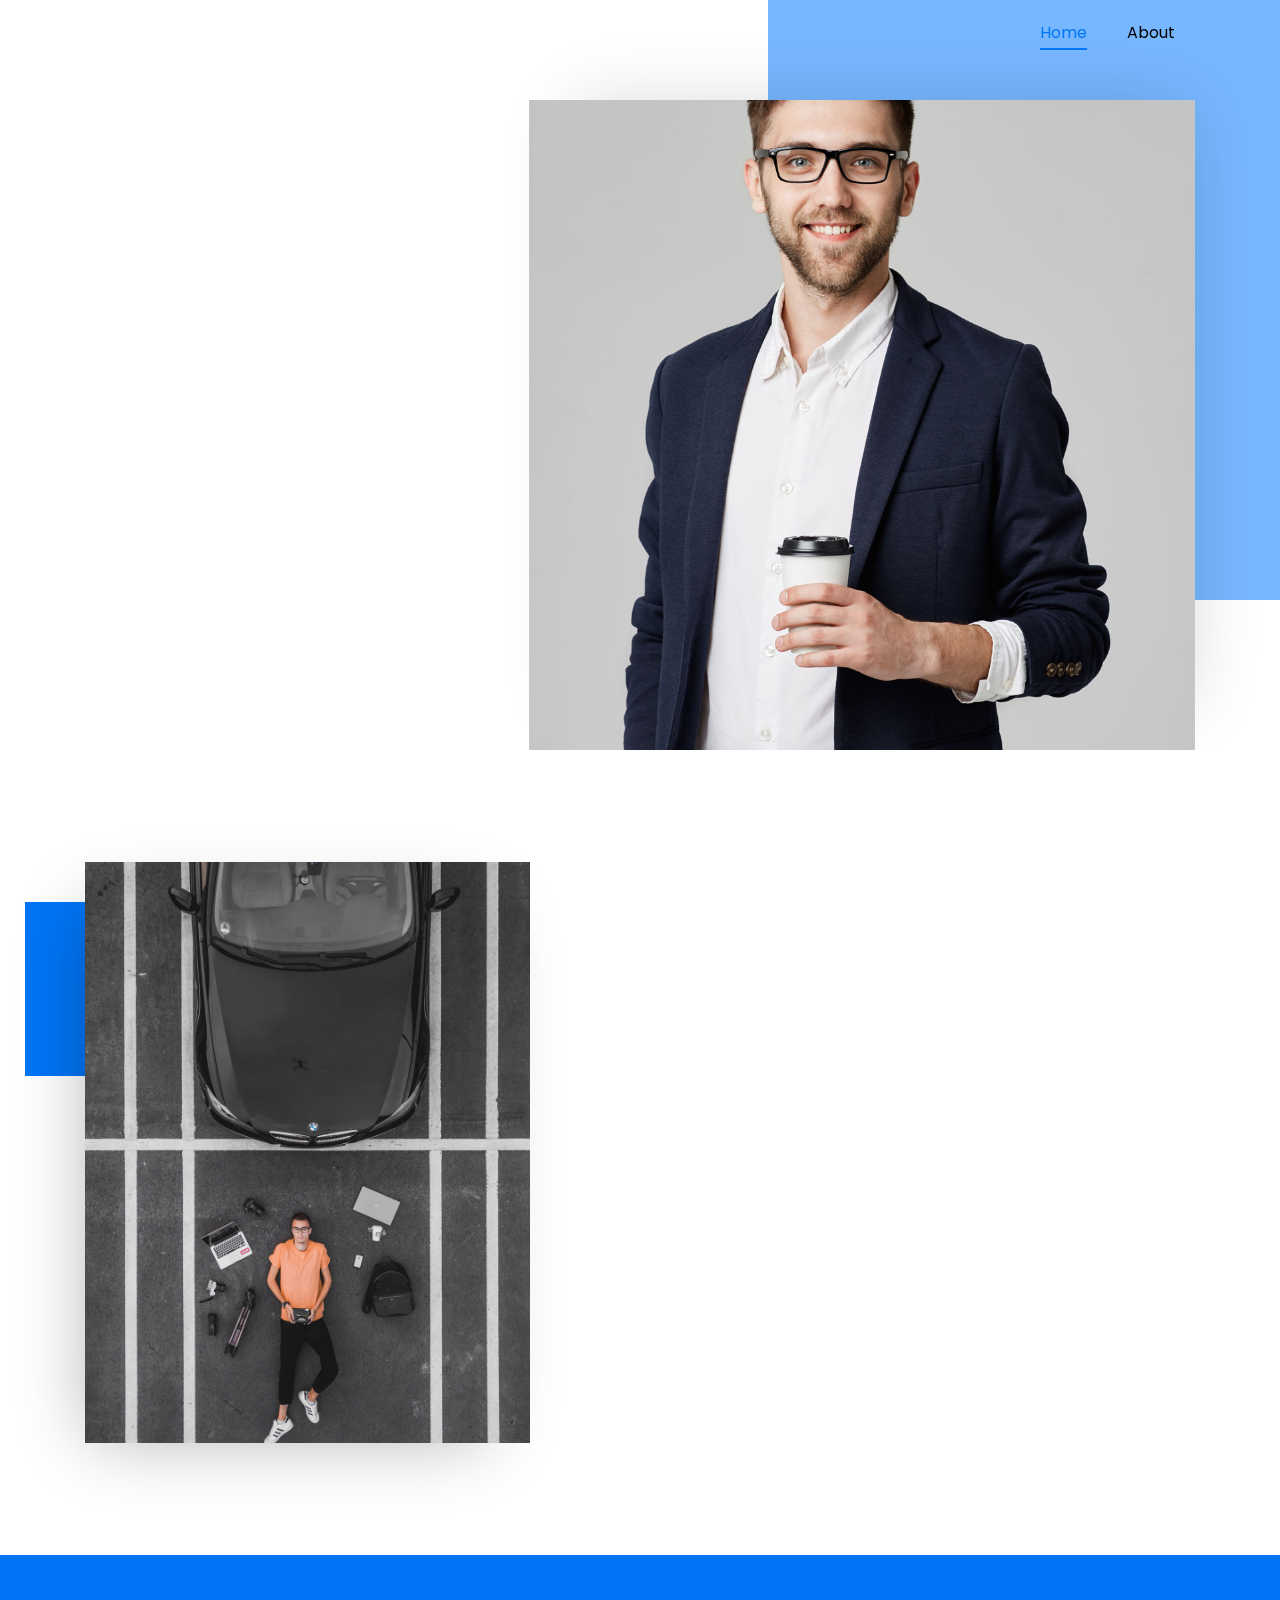
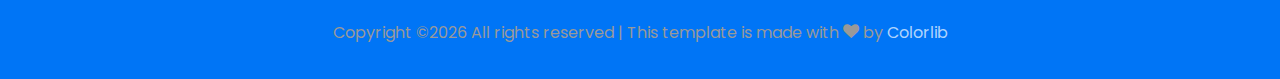
==== index.html @ 8f7bd5af "Portfolio Header and Intro" ====
<!-- <!DOCTYPE html> -->
<html lang="en">
  <head>
    <title>E-Portfolio</title>
    <meta charset="utf-8">
    <meta name="viewport" content="width=device-width, initial-scale=1, shrink-to-fit=no">
    
    <link href="https://fonts.googleapis.com/css?family=Poppins:100,200,300,400,500,600,700,800,900" rel="stylesheet">

    <link rel="stylesheet" href="css/open-iconic-bootstrap.min.css">
    <link rel="stylesheet" href="css/animate.css">
    
    <link rel="stylesheet" href="css/owl.carousel.min.css">
    <link rel="stylesheet" href="css/owl.theme.default.min.css">
    <link rel="stylesheet" href="css/magnific-popup.css">

    <link rel="stylesheet" href="css/aos.css">

    <link rel="stylesheet" href="css/ionicons.min.css">
    
    <link rel="stylesheet" href="css/flaticon.css">
    <link rel="stylesheet" href="css/icomoon.css">
    <link rel="stylesheet" href="css/style.css">
  </head>
  <body data-spy="scroll" data-target=".site-navbar-target" data-offset="300">
	  
	  
    <nav class="navbar navbar-expand-lg navbar-dark ftco_navbar bg-dark ftco-navbar-light site-navbar-target" id="ftco-navbar">
	    <div class="container">
	      <a class="navbar-brand" href="index.html"></a>
	      <button class="navbar-toggler js-fh5co-nav-toggle fh5co-nav-toggle" type="button" data-toggle="collapse" data-target="#ftco-nav" aria-controls="ftco-nav" aria-expanded="false" aria-label="Toggle navigation">
	        <span class="oi oi-menu"></span> Menu
	      </button>

	      <div class="collapse navbar-collapse" id="ftco-nav">
	        <ul class="navbar-nav nav ml-auto">
	          <li class="nav-item"><a href="#home-section" class="nav-link"><span>Home</span></a></li>
	          <li class="nav-item"><a href="#about-section" class="nav-link"><span>About</span></a></li>
	          <!-- <li class="nav-item"><a href="#skills-section" class="nav-link"><span>Skills</span></a></li>
						<li class="nav-item"><a href="#conference-section" class="nav-link"><span>Conferences</span></a></li>
						<li class="nav-item"><a href="#projects-section" class="nav-link"><span>Projects</span></a></li> -->
						
	          <!-- <li class="nav-item"><a href="#contact-section" class="nav-link"><span>Contact</span></a></li> -->
	        </ul>
	      </div>
	    </div>
	  </nav>
	  <section id="home-section" class="hero">
		  <div class="home-slider  owl-carousel">
	      <div class="slider-item ">
	      	<div class="overlay"></div>
	        <div class="container">
	          <div class="row d-md-flex no-gutters slider-text align-items-end justify-content-end" data-scrollax-parent="true"> 
							<div class="one-third order-md-last img" style="background-image:url(images/about.jpg);"> 
								
	          		<div class="overlay"></div>
	          	</div>
		          <div class="one-forth d-flex  align-items-center ftco-animate" data-scrollax=" properties: { translateY: '70%' }">

		          	<div class="text">
		          		<span class="subheading">Hi</span>
									<h1 class="mb-4 mt-3">I'm <span></span></h1>
									<h1 class="mb-4 mt-3"><span>Manvi</span></h1>
									
									<h2 class="mb-4">Undergraduate Researcher</h2>
									
									<h2 class="mb-4">Working at XXX University</h2>
									<!-- <p><a href="images/Resume.pdf"class="btn-custom"> Resume</a></p> -->
									
		            </div> 
		          </div>
	        	</div>
	        </div>
	      </div>

	    </div>
    </section> 

    <section class="ftco-about ftco-counter img ftco-section" id="about-section">
    	<div class="container">
    		<div class="row d-flex">
    			<div class="col-md-6 col-lg-5 d-flex">
    				<div class="img-about img d-flex align-items-stretch">
    					<div class="overlay"></div>
	    				<div class="img d-flex align-self-stretch align-items-center" style="background-image:url(images/about-1.jpg);">
	    				</div>
    				</div>
    			</div>
    			<div class="col-md-6 col-lg-7 pl-lg-5 py-5">
    				<div class="row justify-content-start pb-3">
		          <div class="col-md-12 heading-section ftco-animate">
		          	<!-- <span class="subheading"></span> -->
		            <h2 class="mb-4" style="font-size: 34px; text-transform: capitalize;">About Me</h2>
								<!-- <p>I am a final year student, currently pursuing my bachelors in Computer Science and Applied Mathematics at <a href = "https://www.iiitd.ac.in/">IIIT Delhi</a>.</p>
								<p>I am a part of the <a href= "http://weave.iiitd.edu.in/">Weave Lab</a>, under <a href = "http://amanparnami.com/">Dr. Aman Parnami</a> and <a href = "https://melangeresearch.com/">Melange Research Lab</a>, under <a href = "https://pushpendrasingh.org/">Dr. Pushpendra Singh</a>.</p>
								<p>I am extremely passionate about emerging technologies and fascinated by how easy computers make our lives - ranging from 
									education and sports to design and medical assistance. I strive to build interactive technologies to contribute to societal needs. </p>
								
								<p>My work primarily focuses on designing applications using the medium of Augmented and Virtual Reality for the societal good.</p> -->


									<p>I am a final year student, currently pursuing my B.Tech. at XXX University. I a part of XXX Labs, under the guidance of Dr. XXX. Currently, I am seeking research internship opportunities in the field of ML-AI.</p>
									
									<p>Over the past two years, I have been workung in the field of Data Sicnce and have done 
										various projects in the domain. I have a deep interest and am committed towards working in teh domain of Machine Learning and Computer Vision. 
										I like to work with technology and build products for others' welfare.
										
									</p>
									<p>I have published many research papers over the two years at A* conferences and have attended many conferences as well.
										I have worked on many projects, but my favourite one is that of designing a chat bot than can understand English and can respond acoording to the user's statement. 
									  </p>




								<!-- <p>I have been primarily working in the field of Virtual and Augmented Reality over the past two years and </p>
								<p>I have previously worked on developing an AR-based toolkit for smart electronic learning for children in a shared environment 
									and am currently working on a project in VR to tackle the problems of sexual harassment for women. I wish to expand my horizon to 
									new and diverse ideas that people are working on in the field of HCI, Augmented Reality and Virtual Reality.</p> -->
		          </div>
		        </div>
		        <!-- <div class="row">
		        	<div class="col-md-6">
		        		<div class="media block-6 services d-block ftco-animate">
		              <div class="icon"><span class="flaticon-analysis"></span></div>
		              <div class="media-body">
		                <h3 class="heading mb-3">Web Design</h3>
		                <p>A small river named Duden flows by their place and supplies.</p>
		              </div>
		            </div> 
		        	</div>
		        	<div class="col-md-6">
		        		<div class="media block-6 services d-block ftco-animate">
		              <div class="icon"><span class="flaticon-analysis"></span></div>
		              <div class="media-body">
		                <h3 class="heading mb-3">Web Application</h3>
		                <p>A small river named Duden flows by their place and supplies.</p>
		              </div>
		            </div> 
		        	</div>
		        </div> -->
	          <!-- <div class="counter-wrap ftco-animate d-flex mt-md-3">
              <div class="text p-4 pr-5 bg-primary"> -->
              	<!-- <p class="mb-0"> -->
	                <!-- <span class="number" data-number="200">0</span>
	                <span>Finished Projects</span> -->
                <!-- </p> -->
              <!-- </div>
	          </div> -->
	        </div>
        </div>
    	</div>
    </section>
		
		<!-- <section class="ftco-section bg-light" id="skills-section">
			<div class="container">
				<div class="row justify-content-center pb-5">
          <div class="col-md-12 heading-section text-center ftco-animate">
						<span class="subheading">Skills</span>
						<div class="row">
								<div class="col-md-6 animate-box"><h2>Interests </h2></div>
								<div class="col-md-6 animate-box"><h2>Languages</h2></div>
						</div>

						<div class="row">
								<div class="col-md-6 animate-box">
										<div class="progress-wrap ftco-animate">
											<h3>Human Computer Interaction</h3>
										</div>
									</div>
									<div class="col-md-6 animate-box">
										<div class="progress-wrap ftco-animate">
											<h3>Python</h3>
										</div>
									</div>
						</div>

						<div class="row">
								<div class="col-md-6 animate-box">
										<div class="progress-wrap ftco-animate">
											<h3>Virtual Reality</h3>
										</div>
									</div>
									<div class="col-md-6 animate-box">
										<div class="progress-wrap ftco-animate">
											<h3>Java</h3>
										</div>
									</div>
						</div>

						<div class="row">
							<div class="col-md-6 animate-box">
									<div class="progress-wrap ftco-animate">
										<h3>Augmented Reality</h3>
									</div>
								</div>
								<div class="col-md-6 animate-box">
									<div class="progress-wrap ftco-animate">
										<h3>C++/C#</h3>
										</div>
								</div>
						</div>

						<div class="row">
							<div class="col-md-6 animate-box">
									<div class="progress-wrap ftco-animate">
										<h3>Machine Learning</h3>
									</div>
								</div>
								<div class="col-md-6 animate-box">
									<div class="progress-wrap ftco-animate">
										<h3>HTML/CSS</h3>
										
									</div>
								</div>
						</div>
          </div>
				</div>
				
			</div>
		</section> -->



<!-- 
    <section class="ftco-section ftco-project" id="conference-section">
				<div class="container">
					
					<div class="row justify-content-center py-5 mt-5">
							<div class="col-md-12 heading-section text-center ftco-animate">
								
								<h2 class="mb-4">Conferences</h2><span class="subheading">Some of my recent experiences</span>
							
							</div>
						</div>
					<div class="row">
						
						
						<div class="col-md-6">
							<div class="project img ftco-animate d-flex justify-content-center align-items-center" style="background-image: url(images/ghc.jpg);">
								<div class="overlay"></div>
								<div class="text text-center p-4">
									<h3><a href="ghc.html">Grace Hopper Celebration 2019, Orlando</a></h3>
									
								</div>
							</div>
						</div>
					
						<div class="col-md-6">
							<div class="project img ftco-animate d-flex justify-content-center align-items-center" style="background-image: url(images/ghci.jpg);">
								<div class="overlay"></div>
								<div class="text text-center p-4">
									<h3><a href="ghci.html">Grace Hopper Celebration India 2019, Bangalore</a></h3>
									
								</div>
							</div>
						</div>
					</div>
				</div>
			</section>
	
 -->




<!-- 

    <section class="ftco-section ftco-project" id="projects-section">
    	<div class="container">
    		<div class="row justify-content-center pb-5">
          <div class="col-md-12 heading-section text-center ftco-animate">
          	
            <h2 class="mb-4">My Projects</h2>
            
          </div>
        </div>
    		<div class="row">
    			
    			<div class="col-md-12">
    				<div class="row">
    					<div class="col-md-12">
		    				<div class="project img ftco-animate d-flex justify-content-center align-items-center" style="background-image: url(images/project-1.jpg);">
		    					<div class="overlay"></div>
			    				<div class="text text-center p-4">
			    					<h3><a href="dio.html">Design and Evaluation of DIO Construction Toolkit for Co-making
												Shared Constructions </a></h3>
			    					
			    				</div>
		    				</div>
	    				</div>
	    	
    				</div>
    			</div>
    		
    		</div>
    	</div>
    </section> -->


    <footer class="ftco-footer ftco-section">
      <div class="container">
        <div class="row mb-5">
						<!-- <div class="col-md">
								<div class="ftco-footer-widget mb-4">
									<ul class="ftco-footer-social list-unstyled float-md-left float-lft mt-5">
										<li class="ftco-animate"><a href="https://www.linkedin.com/in/manvi-goel-3485b8142/"><span class="icon-linkedin"></span></a></li>
										<li class="ftco-animate"><a href="https://twitter.com/manvigoel97"><span class="icon-twitter"></span></a></li>
										<li class="ftco-animate"><a href="https://www.facebook.com/manvi.goel.121"><span class="icon-facebook"></span></a></li>
										<li class="ftco-animate"><a href="https://www.instagram.com/manvigoell/"><span class="icon-instagram"></span></a></li>
										<li class="ftco-animate"><a href="mailto:manvi16244@iiitd.ac.in"><span class="icon icon-envelope"></span></a></li>
									</ul>
								</div>
							</div> -->
        </div>
						<div class="col-md"> 
								<div class="ftco-footer-widget ce">
										<p><center><!-- Link back to Colorlib can't be removed. Template is licensed under CC BY 3.0. -->
											Copyright &copy;<script>document.write(new Date().getFullYear());</script> All rights reserved | This template is made with <i class="icon-heart color-danger" aria-hidden="true"></i> by <a href="https://colorlib.com" target="_blank">Colorlib</a>
											<!-- Link back to Colorlib can't be removed. Template is licensed under CC BY 3.0. --></center></p>
									
								</div>
						</div>
			
				<!-- </div> -->
        
      </div>
    </footer>
    
  

  <!-- loader -->
  <div id="ftco-loader" class="show fullscreen"><svg class="circular" width="48px" height="48px"><circle class="path-bg" cx="24" cy="24" r="22" fill="none" stroke-width="4" stroke="#eeeeee"/><circle class="path" cx="24" cy="24" r="22" fill="none" stroke-width="4" stroke-miterlimit="10" stroke="#F96D00"/></svg></div>


  <script src="js/jquery.min.js"></script>
  <script src="js/jquery-migrate-3.0.1.min.js"></script>
  <script src="js/popper.min.js"></script>
  <script src="js/bootstrap.min.js"></script>
  <script src="js/jquery.easing.1.3.js"></script>
  <script src="js/jquery.waypoints.min.js"></script>
  <script src="js/jquery.stellar.min.js"></script>
  <script src="js/owl.carousel.min.js"></script>
  <script src="js/jquery.magnific-popup.min.js"></script>
  <script src="js/aos.js"></script>
  <script src="js/jquery.animateNumber.min.js"></script>
  <script src="js/scrollax.min.js"></script>
  
  <script src="js/main.js"></script>
    
  </body>
</html>
---- css/flaticon.css ----
/*
  	Flaticon icon font: Flaticon
  	Creation date: 04/01/2019 13:45
  	*/


@font-face {
  font-family: "Flaticon";
  src: url("../fonts/flaticon/font/Flaticon.eot");
  src: url("../fonts/flaticon/font/Flaticon.eot?#iefix") format("embedded-opentype"),
       url("../fonts/flaticon/font/Flaticon.woff") format("woff"),
       url("../fonts/flaticon/font/Flaticon.ttf") format("truetype"),
       url("../fonts/flaticon/font/Flaticon.svg#Flaticon") format("svg");
  font-weight: normal;
  font-style: normal;
}

@media screen and (-webkit-min-device-pixel-ratio:0) {
  @font-face {
    font-family: "Flaticon";
    src: url("../fonts/flaticon/font/Flaticon.svg#Flaticon") format("svg");
  }
}

[class^="flaticon-"]:before, [class*=" flaticon-"]:before,
[class^="flaticon-"]:after, [class*=" flaticon-"]:after {   
  font-family: Flaticon;
  font-style: normal;
  font-weight: normal;
  font-variant: normal;
  text-transform: none;
  line-height: 1;

  /* Better Font Rendering =========== */
  -webkit-font-smoothing: antialiased;
  -moz-osx-font-smoothing: grayscale;
}

.flaticon-ideas:before { content: "\f100"; }
.flaticon-flasks:before { content: "\f101"; }
.flaticon-analysis:before { content: "\f102"; }
.flaticon-ux-design:before { content: "\f103"; }
.flaticon-web-design:before { content: "\f104"; }
.flaticon-idea:before { content: "\f105"; }
.flaticon-innovation:before { content: "\f106"; }
---- css/icomoon.css ----
@font-face {
  font-family: 'icomoon';
  src:  url('../fonts/icomoon/icomoon.eot?6tt51o');
  src:  url('../fonts/icomoon/icomoon.eot?6tt51o#iefix') format('embedded-opentype'),
    url('../fonts/icomoon/icomoon.ttf?6tt51o') format('truetype'),
    url('../fonts/icomoon/icomoon.woff?6tt51o') format('woff'),
    url('../fonts/icomoon/icomoon.svg?6tt51o#icomoon') format('svg');
  font-weight: normal;
  font-style: normal;
}

[class^="icon-"], [class*=" icon-"] {
  /* use !important to prevent issues with browser extensions that change fonts */
  font-family: 'icomoon' !important;
  speak: none;
  font-style: normal;
  font-weight: normal;
  font-variant: normal;
  text-transform: none;
  line-height: 1;

  /* Better Font Rendering =========== */
  -webkit-font-smoothing: antialiased;
  -moz-osx-font-smoothing: grayscale;
}

.icon-asterisk:before {
  content: "\f069";
}
.icon-plus:before {
  content: "\f067";
}
.icon-question:before {
  content: "\f128";
}
.icon-minus:before {
  content: "\f068";
}
.icon-glass:before {
  content: "\f000";
}
.icon-music:before {
  content: "\f001";
}
.icon-search:before {
  content: "\f002";
}
.icon-envelope-o:before {
  content: "\f003";
}
.icon-heart:before {
  content: "\f004";
}
.icon-star:before {
  content: "\f005";
}
.icon-star-o:before {
  content: "\f006";
}
.icon-user:before {
  content: "\f007";
}
.icon-film:before {
  content: "\f008";
}
.icon-th-large:before {
  content: "\f009";
}
.icon-th:before {
  content: "\f00a";
}
.icon-th-list:before {
  content: "\f00b";
}
.icon-check:before {
  content: "\f00c";
}
.icon-close:before {
  content: "\f00d";
}
.icon-remove:before {
  content: "\f00d";
}
.icon-times:before {
  content: "\f00d";
}
.icon-search-plus:before {
  content: "\f00e";
}
.icon-search-minus:before {
  content: "\f010";
}
.icon-power-off:before {
  content: "\f011";
}
.icon-signal:before {
  content: "\f012";
}
.icon-cog:before {
  content: "\f013";
}
.icon-gear:before {
  content: "\f013";
}
.icon-trash-o:before {
  content: "\f014";
}
.icon-home:before {
  content: "\f015";
}
.icon-file-o:before {
  content: "\f016";
}
.icon-clock-o:before {
  content: "\f017";
}
.icon-road:before {
  content: "\f018";
}
.icon-download:before {
  content: "\f019";
}
.icon-arrow-circle-o-down:before {
  content: "\f01a";
}
.icon-arrow-circle-o-up:before {
  content: "\f01b";
}
.icon-inbox:before {
  content: "\f01c";
}
.icon-play-circle-o:before {
  content: "\f01d";
}
.icon-repeat:before {
  content: "\f01e";
}
.icon-rotate-right:before {
  content: "\f01e";
}
.icon-refresh:before {
  content: "\f021";
}
.icon-list-alt:before {
  content: "\f022";
}
.icon-lock:before {
  content: "\f023";
}
.icon-flag:before {
  content: "\f024";
}
.icon-headphones:before {
  content: "\f025";
}
.icon-volume-off:before {
  content: "\f026";
}
.icon-volume-down:before {
  content: "\f027";
}
.icon-volume-up:before {
  content: "\f028";
}
.icon-qrcode:before {
  content: "\f029";
}
.icon-barcode:before {
  content: "\f02a";
}
.icon-tag:before {
  content: "\f02b";
}
.icon-tags:before {
  content: "\f02c";
}
.icon-book:before {
  content: "\f02d";
}
.icon-bookmark:before {
  content: "\f02e";
}
.icon-print:before {
  content: "\f02f";
}
.icon-camera:before {
  content: "\f030";
}
.icon-font:before {
  content: "\f031";
}
.icon-bold:before {
  content: "\f032";
}
.icon-italic:before {
  content: "\f033";
}
.icon-text-height:before {
  content: "\f034";
}
.icon-text-width:before {
  content: "\f035";
}
.icon-align-left:before {
  content: "\f036";
}
.icon-align-center:before {
  content: "\f037";
}
.icon-align-right:before {
  content: "\f038";
}
.icon-align-justify:before {
  content: "\f039";
}
.icon-list:before {
  content: "\f03a";
}
.icon-dedent:before {
  content: "\f03b";
}
.icon-outdent:before {
  content: "\f03b";
}
.icon-indent:before {
  content: "\f03c";
}
.icon-video-camera:before {
  content: "\f03d";
}
.icon-image:before {
  content: "\f03e";
}
.icon-photo:before {
  content: "\f03e";
}
.icon-picture-o:before {
  content: "\f03e";
}
.icon-pencil:before {
  content: "\f040";
}
.icon-map-marker:before {
  content: "\f041";
}
.icon-adjust:before {
  content: "\f042";
}
.icon-tint:before {
  content: "\f043";
}
.icon-edit:before {
  content: "\f044";
}
.icon-pencil-square-o:before {
  content: "\f044";
}
.icon-share-square-o:before {
  content: "\f045";
}
.icon-check-square-o:before {
  content: "\f046";
}
.icon-arrows:before {
  content: "\f047";
}
.icon-step-backward:before {
  content: "\f048";
}
.icon-fast-backward:before {
  content: "\f049";
}
.icon-backward:before {
  content: "\f04a";
}
.icon-play:before {
  content: "\f04b";
}
.icon-pause:before {
  content: "\f04c";
}
.icon-stop:before {
  content: "\f04d";
}
.icon-forward:before {
  content: "\f04e";
}
.icon-fast-forward:before {
  content: "\f050";
}
.icon-step-forward:before {
  content: "\f051";
}
.icon-eject:before {
  content: "\f052";
}
.icon-chevron-left:before {
  content: "\f053";
}
.icon-chevron-right:before {
  content: "\f054";
}
.icon-plus-circle:before {
  content: "\f055";
}
.icon-minus-circle:before {
  content: "\f056";
}
.icon-times-circle:before {
  content: "\f057";
}
.icon-check-circle:before {
  content: "\f058";
}
.icon-question-circle:before {
  content: "\f059";
}
.icon-info-circle:before {
  content: "\f05a";
}
.icon-crosshairs:before {
  content: "\f05b";
}
.icon-times-circle-o:before {
  content: "\f05c";
}
.icon-check-circle-o:before {
  content: "\f05d";
}
.icon-ban:before {
  content: "\f05e";
}
.icon-arrow-left:before {
  content: "\f060";
}
.icon-arrow-right:before {
  content: "\f061";
}
.icon-arrow-up:before {
  content: "\f062";
}
.icon-arrow-down:before {
  content: "\f063";
}
.icon-mail-forward:before {
  content: "\f064";
}
.icon-share:before {
  content: "\f064";
}
.icon-expand:before {
  content: "\f065";
}
.icon-compress:before {
  content: "\f066";
}
.icon-exclamation-circle:before {
  content: "\f06a";
}
.icon-gift:before {
  content: "\f06b";
}
.icon-leaf:before {
  content: "\f06c";
}
.icon-fire:before {
  content: "\f06d";
}
.icon-eye:before {
  content: "\f06e";
}
.icon-eye-slash:before {
  content: "\f070";
}
.icon-exclamation-triangle:before {
  content: "\f071";
}
.icon-warning:before {
  content: "\f071";
}
.icon-plane:before {
  content: "\f072";
}
.icon-calendar:before {
  content: "\f073";
}
.icon-random:before {
  content: "\f074";
}
.icon-comment:before {
  content: "\f075";
}
.icon-magnet:before {
  content: "\f076";
}
.icon-chevron-up:before {
  content: "\f077";
}
.icon-chevron-down:before {
  content: "\f078";
}
.icon-retweet:before {
  content: "\f079";
}
.icon-shopping-cart:before {
  content: "\f07a";
}
.icon-folder:before {
  content: "\f07b";
}
.icon-folder-open:before {
  content: "\f07c";
}
.icon-arrows-v:before {
  content: "\f07d";
}
.icon-arrows-h:before {
  content: "\f07e";
}
.icon-bar-chart:before {
  content: "\f080";
}
.icon-bar-chart-o:before {
  content: "\f080";
}
.icon-twitter-square:before {
  content: "\f081";
}
.icon-facebook-square:before {
  content: "\f082";
}
.icon-camera-retro:before {
  content: "\f083";
}
.icon-key:before {
  content: "\f084";
}
.icon-cogs:before {
  content: "\f085";
}
.icon-gears:before {
  content: "\f085";
}
.icon-comments:before {
  content: "\f086";
}
.icon-thumbs-o-up:before {
  content: "\f087";
}
.icon-thumbs-o-down:before {
  content: "\f088";
}
.icon-star-half:before {
  content: "\f089";
}
.icon-heart-o:before {
  content: "\f08a";
}
.icon-sign-out:before {
  content: "\f08b";
}
.icon-linkedin-square:before {
  content: "\f08c";
}
.icon-thumb-tack:before {
  content: "\f08d";
}
.icon-external-link:before {
  content: "\f08e";
}
.icon-sign-in:before {
  content: "\f090";
}
.icon-trophy:before {
  content: "\f091";
}
.icon-github-square:before {
  content: "\f092";
}
.icon-upload:before {
  content: "\f093";
}
.icon-lemon-o:before {
  content: "\f094";
}
.icon-phone:before {
  content: "\f095";
}
.icon-square-o:before {
  content: "\f096";
}
.icon-bookmark-o:before {
  content: "\f097";
}
.icon-phone-square:before {
  content: "\f098";
}
.icon-twitter:before {
  content: "\f099";
}
.icon-facebook:before {
  content: "\f09a";
}
.icon-facebook-f:before {
  content: "\f09a";
}
.icon-github:before {
  content: "\f09b";
}
.icon-unlock:before {
  content: "\f09c";
}
.icon-credit-card:before {
  content: "\f09d";
}
.icon-feed:before {
  content: "\f09e";
}
.icon-rss:before {
  content: "\f09e";
}
.icon-hdd-o:before {
  content: "\f0a0";
}
.icon-bullhorn:before {
  content: "\f0a1";
}
.icon-bell-o:before {
  content: "\f0a2";
}
.icon-certificate:before {
  content: "\f0a3";
}
.icon-hand-o-right:before {
  content: "\f0a4";
}
.icon-hand-o-left:before {
  content: "\f0a5";
}
.icon-hand-o-up:before {
  content: "\f0a6";
}
.icon-hand-o-down:before {
  content: "\f0a7";
}
.icon-arrow-circle-left:before {
  content: "\f0a8";
}
.icon-arrow-circle-right:before {
  content: "\f0a9";
}
.icon-arrow-circle-up:before {
  content: "\f0aa";
}
.icon-arrow-circle-down:before {
  content: "\f0ab";
}
.icon-globe:before {
  content: "\f0ac";
}
.icon-wrench:before {
  content: "\f0ad";
}
.icon-tasks:before {
  content: "\f0ae";
}
.icon-filter:before {
  content: "\f0b0";
}
.icon-briefcase:before {
  content: "\f0b1";
}
.icon-arrows-alt:before {
  content: "\f0b2";
}
.icon-group:before {
  content: "\f0c0";
}
.icon-users:before {
  content: "\f0c0";
}
.icon-chain:before {
  content: "\f0c1";
}
.icon-link:before {
  content: "\f0c1";
}
.icon-cloud:before {
  content: "\f0c2";
}
.icon-flask:before {
  content: "\f0c3";
}
.icon-cut:before {
  content: "\f0c4";
}
.icon-scissors:before {
  content: "\f0c4";
}
.icon-copy:before {
  content: "\f0c5";
}
.icon-files-o:before {
  content: "\f0c5";
}
.icon-paperclip:before {
  content: "\f0c6";
}
.icon-floppy-o:before {
  content: "\f0c7";
}
.icon-save:before {
  content: "\f0c7";
}
.icon-square:before {
  content: "\f0c8";
}
.icon-bars:before {
  content: "\f0c9";
}
.icon-navicon:before {
  content: "\f0c9";
}
.icon-reorder:before {
  content: "\f0c9";
}
.icon-list-ul:before {
  content: "\f0ca";
}
.icon-list-ol:before {
  content: "\f0cb";
}
.icon-strikethrough:before {
  content: "\f0cc";
}
.icon-underline:before {
  content: "\f0cd";
}
.icon-table:before {
  content: "\f0ce";
}
.icon-magic:before {
  content: "\f0d0";
}
.icon-truck:before {
  content: "\f0d1";
}
.icon-pinterest:before {
  content: "\f0d2";
}
.icon-pinterest-square:before {
  content: "\f0d3";
}
.icon-google-plus-square:before {
  content: "\f0d4";
}
.icon-google-plus:before {
  content: "\f0d5";
}
.icon-money:before {
  content: "\f0d6";
}
.icon-caret-down:before {
  content: "\f0d7";
}
.icon-caret-up:before {
  content: "\f0d8";
}
.icon-caret-left:before {
  content: "\f0d9";
}
.icon-caret-right:before {
  content: "\f0da";
}
.icon-columns:before {
  content: "\f0db";
}
.icon-sort:before {
  content: "\f0dc";
}
.icon-unsorted:before {
  content: "\f0dc";
}
.icon-sort-desc:before {
  content: "\f0dd";
}
.icon-sort-down:before {
  content: "\f0dd";
}
.icon-sort-asc:before {
  content: "\f0de";
}
.icon-sort-up:before {
  content: "\f0de";
}
.icon-envelope:before {
  content: "\f0e0";
}
.icon-linkedin:before {
  content: "\f0e1";
}
.icon-rotate-left:before {
  content: "\f0e2";
}
.icon-undo:before {
  content: "\f0e2";
}
.icon-gavel:before {
  content: "\f0e3";
}
.icon-legal:before {
  content: "\f0e3";
}
.icon-dashboard:before {
  content: "\f0e4";
}
.icon-tachometer:before {
  content: "\f0e4";
}
.icon-comment-o:before {
  content: "\f0e5";
}
.icon-comments-o:before {
  content: "\f0e6";
}
.icon-bolt:before {
  content: "\f0e7";
}
.icon-flash:before {
  content: "\f0e7";
}
.icon-sitemap:before {
  content: "\f0e8";
}
.icon-umbrella:before {
  content: "\f0e9";
}
.icon-clipboard:before {
  content: "\f0ea";
}
.icon-paste:before {
  content: "\f0ea";
}
.icon-lightbulb-o:before {
  content: "\f0eb";
}
.icon-exchange:before {
  content: "\f0ec";
}
.icon-cloud-download:before {
  content: "\f0ed";
}
.icon-cloud-upload:before {
  content: "\f0ee";
}
.icon-user-md:before {
  content: "\f0f0";
}
.icon-stethoscope:before {
  content: "\f0f1";
}
.icon-suitcase:before {
  content: "\f0f2";
}
.icon-bell:before {
  content: "\f0f3";
}
.icon-coffee:before {
  content: "\f0f4";
}
.icon-cutlery:before {
  content: "\f0f5";
}
.icon-file-text-o:before {
  content: "\f0f6";
}
.icon-building-o:before {
  content: "\f0f7";
}
.icon-hospital-o:before {
  content: "\f0f8";
}
.icon-ambulance:before {
  content: "\f0f9";
}
.icon-medkit:before {
  content: "\f0fa";
}
.icon-fighter-jet:before {
  content: "\f0fb";
}
.icon-beer:before {
  content: "\f0fc";
}
.icon-h-square:before {
  content: "\f0fd";
}
.icon-plus-square:before {
  content: "\f0fe";
}
.icon-angle-double-left:before {
  content: "\f100";
}
.icon-angle-double-right:before {
  content: "\f101";
}
.icon-angle-double-up:before {
  content: "\f102";
}
.icon-angle-double-down:before {
  content: "\f103";
}
.icon-angle-left:before {
  content: "\f104";
}
.icon-angle-right:before {
  content: "\f105";
}
.icon-angle-up:before {
  content: "\f106";
}
.icon-angle-down:before {
  content: "\f107";
}
.icon-desktop:before {
  content: "\f108";
}
.icon-laptop:before {
  content: "\f109";
}
.icon-tablet:before {
  content: "\f10a";
}
.icon-mobile:before {
  content: "\f10b";
}
.icon-mobile-phone:before {
  content: "\f10b";
}
.icon-circle-o:before {
  content: "\f10c";
}
.icon-quote-left:before {
  content: "\f10d";
}
.icon-quote-right:before {
  content: "\f10e";
}
.icon-spinner:before {
  content: "\f110";
}
.icon-circle:before {
  content: "\f111";
}
.icon-mail-reply:before {
  content: "\f112";
}
.icon-reply:before {
  content: "\f112";
}
.icon-github-alt:before {
  content: "\f113";
}
.icon-folder-o:before {
  content: "\f114";
}
.icon-folder-open-o:before {
  content: "\f115";
}
.icon-smile-o:before {
  content: "\f118";
}
.icon-frown-o:before {
  content: "\f119";
}
.icon-meh-o:before {
  content: "\f11a";
}
.icon-gamepad:before {
  content: "\f11b";
}
.icon-keyboard-o:before {
  content: "\f11c";
}
.icon-flag-o:before {
  content: "\f11d";
}
.icon-flag-checkered:before {
  content: "\f11e";
}
.icon-terminal:before {
  content: "\f120";
}
.icon-code:before {
  content: "\f121";
}
.icon-mail-reply-all:before {
  content: "\f122";
}
.icon-reply-all:before {
  content: "\f122";
}
.icon-star-half-empty:before {
  content: "\f123";
}
.icon-star-half-full:before {
  content: "\f123";
}
.icon-star-half-o:before {
  content: "\f123";
}
.icon-location-arrow:before {
  content: "\f124";
}
.icon-crop:before {
  content: "\f125";
}
.icon-code-fork:before {
  content: "\f126";
}
.icon-chain-broken:before {
  content: "\f127";
}
.icon-unlink:before {
  content: "\f127";
}
.icon-info:before {
  content: "\f129";
}
.icon-exclamation:before {
  content: "\f12a";
}
.icon-superscript:before {
  content: "\f12b";
}
.icon-subscript:before {
  content: "\f12c";
}
.icon-eraser:before {
  content: "\f12d";
}
.icon-puzzle-piece:before {
  content: "\f12e";
}
.icon-microphone:before {
  content: "\f130";
}
.icon-microphone-slash:before {
  content: "\f131";
}
.icon-shield:before {
  content: "\f132";
}
.icon-calendar-o:before {
  content: "\f133";
}
.icon-fire-extinguisher:before {
  content: "\f134";
}
.icon-rocket:before {
  content: "\f135";
}
.icon-maxcdn:before {
  content: "\f136";
}
.icon-chevron-circle-left:before {
  content: "\f137";
}
.icon-chevron-circle-right:before {
  content: "\f138";
}
.icon-chevron-circle-up:before {
  content: "\f139";
}
.icon-chevron-circle-down:before {
  content: "\f13a";
}
.icon-html5:before {
  content: "\f13b";
}
.icon-css3:before {
  content: "\f13c";
}
.icon-anchor:before {
  content: "\f13d";
}
.icon-unlock-alt:before {
  content: "\f13e";
}
.icon-bullseye:before {
  content: "\f140";
}
.icon-ellipsis-h:before {
  content: "\f141";
}
.icon-ellipsis-v:before {
  content: "\f142";
}
.icon-rss-square:before {
  content: "\f143";
}
.icon-play-circle:before {
  content: "\f144";
}
.icon-ticket:before {
  content: "\f145";
}
.icon-minus-square:before {
  content: "\f146";
}
.icon-minus-square-o:before {
  content: "\f147";
}
.icon-level-up:before {
  content: "\f148";
}
.icon-level-down:before {
  content: "\f149";
}
.icon-check-square:before {
  content: "\f14a";
}
.icon-pencil-square:before {
  content: "\f14b";
}
.icon-external-link-square:before {
  content: "\f14c";
}
.icon-share-square:before {
  content: "\f14d";
}
.icon-compass:before {
  content: "\f14e";
}
.icon-caret-square-o-down:before {
  content: "\f150";
}
.icon-toggle-down:before {
  content: "\f150";
}
.icon-caret-square-o-up:before {
  content: "\f151";
}
.icon-toggle-up:before {
  content: "\f151";
}
.icon-caret-square-o-right:before {
  content: "\f152";
}
.icon-toggle-right:before {
  content: "\f152";
}
.icon-eur:before {
  content: "\f153";
}
.icon-euro:before {
  content: "\f153";
}
.icon-gbp:before {
  content: "\f154";
}
.icon-dollar:before {
  content: "\f155";
}
.icon-usd:before {
  content: "\f155";
}
.icon-inr:before {
  content: "\f156";
}
.icon-rupee:before {
  content: "\f156";
}
.icon-cny:before {
  content: "\f157";
}
.icon-jpy:before {
  content: "\f157";
}
.icon-rmb:before {
  content: "\f157";
}
.icon-yen:before {
  content: "\f157";
}
.icon-rouble:before {
  content: "\f158";
}
.icon-rub:before {
  content: "\f158";
}
.icon-ruble:before {
  content: "\f158";
}
.icon-krw:before {
  content: "\f159";
}
.icon-won:before {
  content: "\f159";
}
.icon-bitcoin:before {
  content: "\f15a";
}
.icon-btc:before {
  content: "\f15a";
}
.icon-file:before {
  content: "\f15b";
}
.icon-file-text:before {
  content: "\f15c";
}
.icon-sort-alpha-asc:before {
  content: "\f15d";
}
.icon-sort-alpha-desc:before {
  content: "\f15e";
}
.icon-sort-amount-asc:before {
  content: "\f160";
}
.icon-sort-amount-desc:before {
  content: "\f161";
}
.icon-sort-numeric-asc:before {
  content: "\f162";
}
.icon-sort-numeric-desc:before {
  content: "\f163";
}
.icon-thumbs-up:before {
  content: "\f164";
}
.icon-thumbs-down:before {
  content: "\f165";
}
.icon-youtube-square:before {
  content: "\f166";
}
.icon-youtube:before {
  content: "\f167";
}
.icon-xing:before {
  content: "\f168";
}
.icon-xing-square:before {
  content: "\f169";
}
.icon-youtube-play:before {
  content: "\f16a";
}
.icon-dropbox:before {
  content: "\f16b";
}
.icon-stack-overflow:before {
  content: "\f16c";
}
.icon-instagram:before {
  content: "\f16d";
}
.icon-flickr:before {
  content: "\f16e";
}
.icon-adn:before {
  content: "\f170";
}
.icon-bitbucket:before {
  content: "\f171";
}
.icon-bitbucket-square:before {
  content: "\f172";
}
.icon-tumblr:before {
  content: "\f173";
}
.icon-tumblr-square:before {
  content: "\f174";
}
.icon-long-arrow-down:before {
  content: "\f175";
}
.icon-long-arrow-up:before {
  content: "\f176";
}
.icon-long-arrow-left:before {
  content: "\f177";
}
.icon-long-arrow-right:before {
  content: "\f178";
}
.icon-apple:before {
  content: "\f179";
}
.icon-windows:before {
  content: "\f17a";
}
.icon-android:before {
  content: "\f17b";
}
.icon-linux:before {
  content: "\f17c";
}
.icon-dribbble:before {
  content: "\f17d";
}
.icon-skype:before {
  content: "\f17e";
}
.icon-foursquare:before {
  content: "\f180";
}
.icon-trello:before {
  content: "\f181";
}
.icon-female:before {
  content: "\f182";
}
.icon-male:before {
  content: "\f183";
}
.icon-gittip:before {
  content: "\f184";
}
.icon-gratipay:before {
  content: "\f184";
}
.icon-sun-o:before {
  content: "\f185";
}
.icon-moon-o:before {
  content: "\f186";
}
.icon-archive:before {
  content: "\f187";
}
.icon-bug:before {
  content: "\f188";
}
.icon-vk:before {
  content: "\f189";
}
.icon-weibo:before {
  content: "\f18a";
}
.icon-renren:before {
  content: "\f18b";
}
.icon-pagelines:before {
  content: "\f18c";
}
.icon-stack-exchange:before {
  content: "\f18d";
}
.icon-arrow-circle-o-right:before {
  content: "\f18e";
}
.icon-arrow-circle-o-left:before {
  content: "\f190";
}
.icon-caret-square-o-left:before {
  content: "\f191";
}
.icon-toggle-left:before {
  content: "\f191";
}
.icon-dot-circle-o:before {
  content: "\f192";
}
.icon-wheelchair:before {
  content: "\f193";
}
.icon-vimeo-square:before {
  content: "\f194";
}
.icon-try:before {
  content: "\f195";
}
.icon-turkish-lira:before {
  content: "\f195";
}
.icon-plus-square-o:before {
  content: "\f196";
}
.icon-space-shuttle:before {
  content: "\f197";
}
.icon-slack:before {
  content: "\f198";
}
.icon-envelope-square:before {
  content: "\f199";
}
.icon-wordpress:before {
  content: "\f19a";
}
.icon-openid:before {
  content: "\f19b";
}
.icon-bank:before {
  content: "\f19c";
}
.icon-institution:before {
  content: "\f19c";
}
.icon-university:before {
  content: "\f19c";
}
.icon-graduation-cap:before {
  content: "\f19d";
}
.icon-mortar-board:before {
  content: "\f19d";
}
.icon-yahoo:before {
  content: "\f19e";
}
.icon-google:before {
  content: "\f1a0";
}
.icon-reddit:before {
  content: "\f1a1";
}
.icon-reddit-square:before {
  content: "\f1a2";
}
.icon-stumbleupon-circle:before {
  content: "\f1a3";
}
.icon-stumbleupon:before {
  content: "\f1a4";
}
.icon-delicious:before {
  content: "\f1a5";
}
.icon-digg:before {
  content: "\f1a6";
}
.icon-pied-piper-pp:before {
  content: "\f1a7";
}
.icon-pied-piper-alt:before {
  content: "\f1a8";
}
.icon-drupal:before {
  content: "\f1a9";
}
.icon-joomla:before {
  content: "\f1aa";
}
.icon-language:before {
  content: "\f1ab";
}
.icon-fax:before {
  content: "\f1ac";
}
.icon-building:before {
  content: "\f1ad";
}
.icon-child:before {
  content: "\f1ae";
}
.icon-paw:before {
  content: "\f1b0";
}
.icon-spoon:before {
  content: "\f1b1";
}
.icon-cube:before {
  content: "\f1b2";
}
.icon-cubes:before {
  content: "\f1b3";
}
.icon-behance:before {
  content: "\f1b4";
}
.icon-behance-square:before {
  content: "\f1b5";
}
.icon-steam:before {
  content: "\f1b6";
}
.icon-steam-square:before {
  content: "\f1b7";
}
.icon-recycle:before {
  content: "\f1b8";
}
.icon-automobile:before {
  content: "\f1b9";
}
.icon-car:before {
  content: "\f1b9";
}
.icon-cab:before {
  content: "\f1ba";
}
.icon-taxi:before {
  content: "\f1ba";
}
.icon-tree:before {
  content: "\f1bb";
}
.icon-spotify:before {
  content: "\f1bc";
}
.icon-deviantart:before {
  content: "\f1bd";
}
.icon-soundcloud:before {
  content: "\f1be";
}
.icon-database:before {
  content: "\f1c0";
}
.icon-file-pdf-o:before {
  content: "\f1c1";
}
.icon-file-word-o:before {
  content: "\f1c2";
}
.icon-file-excel-o:before {
  content: "\f1c3";
}
.icon-file-powerpoint-o:before {
  content: "\f1c4";
}
.icon-file-image-o:before {
  content: "\f1c5";
}
.icon-file-photo-o:before {
  content: "\f1c5";
}
.icon-file-picture-o:before {
  content: "\f1c5";
}
.icon-file-archive-o:before {
  content: "\f1c6";
}
.icon-file-zip-o:before {
  content: "\f1c6";
}
.icon-file-audio-o:before {
  content: "\f1c7";
}
.icon-file-sound-o:before {
  content: "\f1c7";
}
.icon-file-movie-o:before {
  content: "\f1c8";
}
.icon-file-video-o:before {
  content: "\f1c8";
}
.icon-file-code-o:before {
  content: "\f1c9";
}
.icon-vine:before {
  content: "\f1ca";
}
.icon-codepen:before {
  content: "\f1cb";
}
.icon-jsfiddle:before {
  content: "\f1cc";
}
.icon-life-bouy:before {
  content: "\f1cd";
}
.icon-life-buoy:before {
  content: "\f1cd";
}
.icon-life-ring:before {
  content: "\f1cd";
}
.icon-life-saver:before {
  content: "\f1cd";
}
.icon-support:before {
  content: "\f1cd";
}
.icon-circle-o-notch:before {
  content: "\f1ce";
}
.icon-ra:before {
  content: "\f1d0";
}
.icon-rebel:before {
  content: "\f1d0";
}
.icon-resistance:before {
  content: "\f1d0";
}
.icon-empire:before {
  content: "\f1d1";
}
.icon-ge:before {
  content: "\f1d1";
}
.icon-git-square:before {
  content: "\f1d2";
}
.icon-git:before {
  content: "\f1d3";
}
.icon-hacker-news:before {
  content: "\f1d4";
}
.icon-y-combinator-square:before {
  content: "\f1d4";
}
.icon-yc-square:before {
  content: "\f1d4";
}
.icon-tencent-weibo:before {
  content: "\f1d5";
}
.icon-qq:before {
  content: "\f1d6";
}
.icon-wechat:before {
  content: "\f1d7";
}
.icon-weixin:before {
  content: "\f1d7";
}
.icon-paper-plane:before {
  content: "\f1d8";
}
.icon-send:before {
  content: "\f1d8";
}
.icon-paper-plane-o:before {
  content: "\f1d9";
}
.icon-send-o:before {
  content: "\f1d9";
}
.icon-history:before {
  content: "\f1da";
}
.icon-circle-thin:before {
  content: "\f1db";
}
.icon-header:before {
  content: "\f1dc";
}
.icon-paragraph:before {
  content: "\f1dd";
}
.icon-sliders:before {
  content: "\f1de";
}
.icon-share-alt:before {
  content: "\f1e0";
}
.icon-share-alt-square:before {
  content: "\f1e1";
}
.icon-bomb:before {
  content: "\f1e2";
}
.icon-futbol-o:before {
  content: "\f1e3";
}
.icon-soccer-ball-o:before {
  content: "\f1e3";
}
.icon-tty:before {
  content: "\f1e4";
}
.icon-binoculars:before {
  content: "\f1e5";
}
.icon-plug:before {
  content: "\f1e6";
}
.icon-slideshare:before {
  content: "\f1e7";
}
.icon-twitch:before {
  content: "\f1e8";
}
.icon-yelp:before {
  content: "\f1e9";
}
.icon-newspaper-o:before {
  content: "\f1ea";
}
.icon-wifi:before {
  content: "\f1eb";
}
.icon-calculator:before {
  content: "\f1ec";
}
.icon-paypal:before {
  content: "\f1ed";
}
.icon-google-wallet:before {
  content: "\f1ee";
}
.icon-cc-visa:before {
  content: "\f1f0";
}
.icon-cc-mastercard:before {
  content: "\f1f1";
}
.icon-cc-discover:before {
  content: "\f1f2";
}
.icon-cc-amex:before {
  content: "\f1f3";
}
.icon-cc-paypal:before {
  content: "\f1f4";
}
.icon-cc-stripe:before {
  content: "\f1f5";
}
.icon-bell-slash:before {
  content: "\f1f6";
}
.icon-bell-slash-o:before {
  content: "\f1f7";
}
.icon-trash:before {
  content: "\f1f8";
}
.icon-copyright:before {
  content: "\f1f9";
}
.icon-at:before {
  content: "\f1fa";
}
.icon-eyedropper:before {
  content: "\f1fb";
}
.icon-paint-brush:before {
  content: "\f1fc";
}
.icon-birthday-cake:before {
  content: "\f1fd";
}
.icon-area-chart:before {
  content: "\f1fe";
}
.icon-pie-chart:before {
  content: "\f200";
}
.icon-line-chart:before {
  content: "\f201";
}
.icon-lastfm:before {
  content: "\f202";
}
.icon-lastfm-square:before {
  content: "\f203";
}
.icon-toggle-off:before {
  content: "\f204";
}
.icon-toggle-on:before {
  content: "\f205";
}
.icon-bicycle:before {
  content: "\f206";
}
.icon-bus:before {
  content: "\f207";
}
.icon-ioxhost:before {
  content: "\f208";
}
.icon-angellist:before {
  content: "\f209";
}
.icon-cc:before {
  content: "\f20a";
}
.icon-ils:before {
  content: "\f20b";
}
.icon-shekel:before {
  content: "\f20b";
}
.icon-sheqel:before {
  content: "\f20b";
}
.icon-meanpath:before {
  content: "\f20c";
}
.icon-buysellads:before {
  content: "\f20d";
}
.icon-connectdevelop:before {
  content: "\f20e";
}
.icon-dashcube:before {
  content: "\f210";
}
.icon-forumbee:before {
  content: "\f211";
}
.icon-leanpub:before {
  content: "\f212";
}
.icon-sellsy:before {
  content: "\f213";
}
.icon-shirtsinbulk:before {
  content: "\f214";
}
.icon-simplybuilt:before {
  content: "\f215";
}
.icon-skyatlas:before {
  content: "\f216";
}
.icon-cart-plus:before {
  content: "\f217";
}
.icon-cart-arrow-down:before {
  content: "\f218";
}
.icon-diamond:before {
  content: "\f219";
}
.icon-ship:before {
  content: "\f21a";
}
.icon-user-secret:before {
  content: "\f21b";
}
.icon-motorcycle:before {
  content: "\f21c";
}
.icon-street-view:before {
  content: "\f21d";
}
.icon-heartbeat:before {
  content: "\f21e";
}
.icon-venus:before {
  content: "\f221";
}
.icon-mars:before {
  content: "\f222";
}
.icon-mercury:before {
  content: "\f223";
}
.icon-intersex:before {
  content: "\f224";
}
.icon-transgender:before {
  content: "\f224";
}
.icon-transgender-alt:before {
  content: "\f225";
}
.icon-venus-double:before {
  content: "\f226";
}
.icon-mars-double:before {
  content: "\f227";
}
.icon-venus-mars:before {
  content: "\f228";
}
.icon-mars-stroke:before {
  content: "\f229";
}
.icon-mars-stroke-v:before {
  content: "\f22a";
}
.icon-mars-stroke-h:before {
  content: "\f22b";
}
.icon-neuter:before {
  content: "\f22c";
}
.icon-genderless:before {
  content: "\f22d";
}
.icon-facebook-official:before {
  content: "\f230";
}
.icon-pinterest-p:before {
  content: "\f231";
}
.icon-whatsapp:before {
  content: "\f232";
}
.icon-server:before {
  content: "\f233";
}
.icon-user-plus:before {
  content: "\f234";
}
.icon-user-times:before {
  content: "\f235";
}
.icon-bed:before {
  content: "\f236";
}
.icon-hotel:before {
  content: "\f236";
}
.icon-viacoin:before {
  content: "\f237";
}
.icon-train:before {
  content: "\f238";
}
.icon-subway:before {
  content: "\f239";
}
.icon-medium:before {
  content: "\f23a";
}
.icon-y-combinator:before {
  content: "\f23b";
}
.icon-yc:before {
  content: "\f23b";
}
.icon-optin-monster:before {
  content: "\f23c";
}
.icon-opencart:before {
  content: "\f23d";
}
.icon-expeditedssl:before {
  content: "\f23e";
}
.icon-battery:before {
  content: "\f240";
}
.icon-battery-4:before {
  content: "\f240";
}
.icon-battery-full:before {
  content: "\f240";
}
.icon-battery-3:before {
  content: "\f241";
}
.icon-battery-three-quarters:before {
  content: "\f241";
}
.icon-battery-2:before {
  content: "\f242";
}
.icon-battery-half:before {
  content: "\f242";
}
.icon-battery-1:before {
  content: "\f243";
}
.icon-battery-quarter:before {
  content: "\f243";
}
.icon-battery-0:before {
  content: "\f244";
}
.icon-battery-empty:before {
  content: "\f244";
}
.icon-mouse-pointer:before {
  content: "\f245";
}
.icon-i-cursor:before {
  content: "\f246";
}
.icon-object-group:before {
  content: "\f247";
}
.icon-object-ungroup:before {
  content: "\f248";
}
.icon-sticky-note:before {
  content: "\f249";
}
.icon-sticky-note-o:before {
  content: "\f24a";
}
.icon-cc-jcb:before {
  content: "\f24b";
}
.icon-cc-diners-club:before {
  content: "\f24c";
}
.icon-clone:before {
  content: "\f24d";
}
.icon-balance-scale:before {
  content: "\f24e";
}
.icon-hourglass-o:before {
  content: "\f250";
}
.icon-hourglass-1:before {
  content: "\f251";
}
.icon-hourglass-start:before {
  content: "\f251";
}
.icon-hourglass-2:before {
  content: "\f252";
}
.icon-hourglass-half:before {
  content: "\f252";
}
.icon-hourglass-3:before {
  content: "\f253";
}
.icon-hourglass-end:before {
  content: "\f253";
}
.icon-hourglass:before {
  content: "\f254";
}
.icon-hand-grab-o:before {
  content: "\f255";
}
.icon-hand-rock-o:before {
  content: "\f255";
}
.icon-hand-paper-o:before {
  content: "\f256";
}
.icon-hand-stop-o:before {
  content: "\f256";
}
.icon-hand-scissors-o:before {
  content: "\f257";
}
.icon-hand-lizard-o:before {
  content: "\f258";
}
.icon-hand-spock-o:before {
  content: "\f259";
}
.icon-hand-pointer-o:before {
  content: "\f25a";
}
.icon-hand-peace-o:before {
  content: "\f25b";
}
.icon-trademark:before {
  content: "\f25c";
}
.icon-registered:before {
  content: "\f25d";
}
.icon-creative-commons:before {
  content: "\f25e";
}
.icon-gg:before {
  content: "\f260";
}
.icon-gg-circle:before {
  content: "\f261";
}
.icon-tripadvisor:before {
  content: "\f262";
}
.icon-odnoklassniki:before {
  content: "\f263";
}
.icon-odnoklassniki-square:before {
  content: "\f264";
}
.icon-get-pocket:before {
  content: "\f265";
}
.icon-wikipedia-w:before {
  content: "\f266";
}
.icon-safari:before {
  content: "\f267";
}
.icon-chrome:before {
  content: "\f268";
}
.icon-firefox:before {
  content: "\f269";
}
.icon-opera:before {
  content: "\f26a";
}
.icon-internet-explorer:before {
  content: "\f26b";
}
.icon-television:before {
  content: "\f26c";
}
.icon-tv:before {
  content: "\f26c";
}
.icon-contao:before {
  content: "\f26d";
}
.icon-500px:before {
  content: "\f26e";
}
.icon-amazon:before {
  content: "\f270";
}
.icon-calendar-plus-o:before {
  content: "\f271";
}
.icon-calendar-minus-o:before {
  content: "\f272";
}
.icon-calendar-times-o:before {
  content: "\f273";
}
.icon-calendar-check-o:before {
  content: "\f274";
}
.icon-industry:before {
  content: "\f275";
}
.icon-map-pin:before {
  content: "\f276";
}
.icon-map-signs:before {
  content: "\f277";
}
.icon-map-o:before {
  content: "\f278";
}
.icon-map:before {
  content: "\f279";
}
.icon-commenting:before {
  content: "\f27a";
}
.icon-commenting-o:before {
  content: "\f27b";
}
.icon-houzz:before {
  content: "\f27c";
}
.icon-vimeo:before {
  content: "\f27d";
}
.icon-black-tie:before {
  content: "\f27e";
}
.icon-fonticons:before {
  content: "\f280";
}
.icon-reddit-alien:before {
  content: "\f281";
}
.icon-edge:before {
  content: "\f282";
}
.icon-credit-card-alt:before {
  content: "\f283";
}
.icon-codiepie:before {
  content: "\f284";
}
.icon-modx:before {
  content: "\f285";
}
.icon-fort-awesome:before {
  content: "\f286";
}
.icon-usb:before {
  content: "\f287";
}
.icon-product-hunt:before {
  content: "\f288";
}
.icon-mixcloud:before {
  content: "\f289";
}
.icon-scribd:before {
  content: "\f28a";
}
.icon-pause-circle:before {
  content: "\f28b";
}
.icon-pause-circle-o:before {
  content: "\f28c";
}
.icon-stop-circle:before {
  content: "\f28d";
}
.icon-stop-circle-o:before {
  content: "\f28e";
}
.icon-shopping-bag:before {
  content: "\f290";
}
.icon-shopping-basket:before {
  content: "\f291";
}
.icon-hashtag:before {
  content: "\f292";
}
.icon-bluetooth:before {
  content: "\f293";
}
.icon-bluetooth-b:before {
  content: "\f294";
}
.icon-percent:before {
  content: "\f295";
}
.icon-gitlab:before {
  content: "\f296";
}
.icon-wpbeginner:before {
  content: "\f297";
}
.icon-wpforms:before {
  content: "\f298";
}
.icon-envira:before {
  content: "\f299";
}
.icon-universal-access:before {
  content: "\f29a";
}
.icon-wheelchair-alt:before {
  content: "\f29b";
}
.icon-question-circle-o:before {
  content: "\f29c";
}
.icon-blind:before {
  content: "\f29d";
}
.icon-audio-description:before {
  content: "\f29e";
}
.icon-volume-control-phone:before {
  content: "\f2a0";
}
.icon-braille:before {
  content: "\f2a1";
}
.icon-assistive-listening-systems:before {
  content: "\f2a2";
}
.icon-american-sign-language-interpreting:before {
  content: "\f2a3";
}
.icon-asl-interpreting:before {
  content: "\f2a3";
}
.icon-deaf:before {
  content: "\f2a4";
}
.icon-deafness:before {
  content: "\f2a4";
}
.icon-hard-of-hearing:before {
  content: "\f2a4";
}
.icon-glide:before {
  content: "\f2a5";
}
.icon-glide-g:before {
  content: "\f2a6";
}
.icon-sign-language:before {
  content: "\f2a7";
}
.icon-signing:before {
  content: "\f2a7";
}
.icon-low-vision:before {
  content: "\f2a8";
}
.icon-viadeo:before {
  content: "\f2a9";
}
.icon-viadeo-square:before {
  content: "\f2aa";
}
.icon-snapchat:before {
  content: "\f2ab";
}
.icon-snapchat-ghost:before {
  content: "\f2ac";
}
.icon-snapchat-square:before {
  content: "\f2ad";
}
.icon-pied-piper:before {
  content: "\f2ae";
}
.icon-first-order:before {
  content: "\f2b0";
}
.icon-yoast:before {
  content: "\f2b1";
}
.icon-themeisle:before {
  content: "\f2b2";
}
.icon-google-plus-circle:before {
  content: "\f2b3";
}
.icon-google-plus-official:before {
  content: "\f2b3";
}
.icon-fa:before {
  content: "\f2b4";
}
.icon-font-awesome:before {
  content: "\f2b4";
}
.icon-handshake-o:before {
  content: "\f2b5";
}
.icon-envelope-open:before {
  content: "\f2b6";
}
.icon-envelope-open-o:before {
  content: "\f2b7";
}
.icon-linode:before {
  content: "\f2b8";
}
.icon-address-book:before {
  content: "\f2b9";
}
.icon-address-book-o:before {
  content: "\f2ba";
}
.icon-address-card:before {
  content: "\f2bb";
}
.icon-vcard:before {
  content: "\f2bb";
}
.icon-address-card-o:before {
  content: "\f2bc";
}
.icon-vcard-o:before {
  content: "\f2bc";
}
.icon-user-circle:before {
  content: "\f2bd";
}
.icon-user-circle-o:before {
  content: "\f2be";
}
.icon-user-o:before {
  content: "\f2c0";
}
.icon-id-badge:before {
  content: "\f2c1";
}
.icon-drivers-license:before {
  content: "\f2c2";
}
.icon-id-card:before {
  content: "\f2c2";
}
.icon-drivers-license-o:before {
  content: "\f2c3";
}
.icon-id-card-o:before {
  content: "\f2c3";
}
.icon-quora:before {
  content: "\f2c4";
}
.icon-free-code-camp:before {
  content: "\f2c5";
}
.icon-telegram:before {
  content: "\f2c6";
}
.icon-thermometer:before {
  content: "\f2c7";
}
.icon-thermometer-4:before {
  content: "\f2c7";
}
.icon-thermometer-full:before {
  content: "\f2c7";
}
.icon-thermometer-3:before {
  content: "\f2c8";
}
.icon-thermometer-three-quarters:before {
  content: "\f2c8";
}
.icon-thermometer-2:before {
  content: "\f2c9";
}
.icon-thermometer-half:before {
  content: "\f2c9";
}
.icon-thermometer-1:before {
  content: "\f2ca";
}
.icon-thermometer-quarter:before {
  content: "\f2ca";
}
.icon-thermometer-0:before {
  content: "\f2cb";
}
.icon-thermometer-empty:before {
  content: "\f2cb";
}
.icon-shower:before {
  content: "\f2cc";
}
.icon-bath:before {
  content: "\f2cd";
}
.icon-bathtub:before {
  content: "\f2cd";
}
.icon-s15:before {
  content: "\f2cd";
}
.icon-podcast:before {
  content: "\f2ce";
}
.icon-window-maximize:before {
  content: "\f2d0";
}
.icon-window-minimize:before {
  content: "\f2d1";
}
.icon-window-restore:before {
  content: "\f2d2";
}
.icon-times-rectangle:before {
  content: "\f2d3";
}
.icon-window-close:before {
  content: "\f2d3";
}
.icon-times-rectangle-o:before {
  content: "\f2d4";
}
.icon-window-close-o:before {
  content: "\f2d4";
}
.icon-bandcamp:before {
  content: "\f2d5";
}
.icon-grav:before {
  content: "\f2d6";
}
.icon-etsy:before {
  content: "\f2d7";
}
.icon-imdb:before {
  content: "\f2d8";
}
.icon-ravelry:before {
  content: "\f2d9";
}
.icon-eercast:before {
  content: "\f2da";
}
.icon-microchip:before {
  content: "\f2db";
}
.icon-snowflake-o:before {
  content: "\f2dc";
}
.icon-superpowers:before {
  content: "\f2dd";
}
.icon-wpexplorer:before {
  content: "\f2de";
}
.icon-meetup:before {
  content: "\f2e0";
}
.icon-3d_rotation:before {
  content: "\e84d";
}
.icon-ac_unit:before {
  content: "\eb3b";
}
.icon-alarm:before {
  content: "\e855";
}
.icon-access_alarms:before {
  content: "\e191";
}
.icon-schedule:before {
  content: "\e8b5";
}
.icon-accessibility:before {
  content: "\e84e";
}
.icon-accessible:before {
  content: "\e914";
}
.icon-account_balance:before {
  content: "\e84f";
}
.icon-account_balance_wallet:before {
  content: "\e850";
}
.icon-account_box:before {
  content: "\e851";
}
.icon-account_circle:before {
  content: "\e853";
}
.icon-adb:before {
  content: "\e60e";
}
.icon-add:before {
  content: "\e145";
}
.icon-add_a_photo:before {
  content: "\e439";
}
.icon-alarm_add:before {
  content: "\e856";
}
.icon-add_alert:before {
  content: "\e003";
}
.icon-add_box:before {
  content: "\e146";
}
.icon-add_circle:before {
  content: "\e147";
}
.icon-control_point:before {
  content: "\e3ba";
}
.icon-add_location:before {
  content: "\e567";
}
.icon-add_shopping_cart:before {
  content: "\e854";
}
.icon-queue:before {
  content: "\e03c";
}
.icon-add_to_queue:before {
  content: "\e05c";
}
.icon-adjust2:before {
  content: "\e39e";
}
.icon-airline_seat_flat:before {
  content: "\e630";
}
.icon-airline_seat_flat_angled:before {
  content: "\e631";
}
.icon-airline_seat_individual_suite:before {
  content: "\e632";
}
.icon-airline_seat_legroom_extra:before {
  content: "\e633";
}
.icon-airline_seat_legroom_normal:before {
  content: "\e634";
}
.icon-airline_seat_legroom_reduced:before {
  content: "\e635";
}
.icon-airline_seat_recline_extra:before {
  content: "\e636";
}
.icon-airline_seat_recline_normal:before {
  content: "\e637";
}
.icon-flight:before {
  content: "\e539";
}
.icon-airplanemode_inactive:before {
  content: "\e194";
}
.icon-airplay:before {
  content: "\e055";
}
.icon-airport_shuttle:before {
  content: "\eb3c";
}
.icon-alarm_off:before {
  content: "\e857";
}
.icon-alarm_on:before {
  content: "\e858";
}
.icon-album:before {
  content: "\e019";
}
.icon-all_inclusive:before {
  content: "\eb3d";
}
.icon-all_out:before {
  content: "\e90b";
}
.icon-android2:before {
  content: "\e859";
}
.icon-announcement:before {
  content: "\e85a";
}
.icon-apps:before {
  content: "\e5c3";
}
.icon-archive2:before {
  content: "\e149";
}
.icon-arrow_back:before {
  content: "\e5c4";
}
.icon-arrow_downward:before {
  content: "\e5db";
}
.icon-arrow_drop_down:before {
  content: "\e5c5";
}
.icon-arrow_drop_down_circle:before {
  content: "\e5c6";
}
.icon-arrow_drop_up:before {
  content: "\e5c7";
}
.icon-arrow_forward:before {
  content: "\e5c8";
}
.icon-arrow_upward:before {
  content: "\e5d8";
}
.icon-art_track:before {
  content: "\e060";
}
.icon-aspect_ratio:before {
  content: "\e85b";
}
.icon-poll:before {
  content: "\e801";
}
.icon-assignment:before {
  content: "\e85d";
}
.icon-assignment_ind:before {
  content: "\e85e";
}
.icon-assignment_late:before {
  content: "\e85f";
}
.icon-assignment_return:before {
  content: "\e860";
}
.icon-assignment_returned:before {
  content: "\e861";
}
.icon-assignment_turned_in:before {
  content: "\e862";
}
.icon-assistant:before {
  content: "\e39f";
}
.icon-flag2:before {
  content: "\e153";
}
.icon-attach_file:before {
  content: "\e226";
}
.icon-attach_money:before {
  content: "\e227";
}
.icon-attachment:before {
  content: "\e2bc";
}
.icon-audiotrack:before {
  content: "\e3a1";
}
.icon-autorenew:before {
  content: "\e863";
}
.icon-av_timer:before {
  content: "\e01b";
}
.icon-backspace:before {
  content: "\e14a";
}
.icon-cloud_upload:before {
  content: "\e2c3";
}
.icon-battery_alert:before {
  content: "\e19c";
}
.icon-battery_charging_full:before {
  content: "\e1a3";
}
.icon-battery_std:before {
  content: "\e1a5";
}
.icon-battery_unknown:before {
  content: "\e1a6";
}
.icon-beach_access:before {
  content: "\eb3e";
}
.icon-beenhere:before {
  content: "\e52d";
}
.icon-block:before {
  content: "\e14b";
}
.icon-bluetooth2:before {
  content: "\e1a7";
}
.icon-bluetooth_searching:before {
  content: "\e1aa";
}
.icon-bluetooth_connected:before {
  content: "\e1a8";
}
.icon-bluetooth_disabled:before {
  content: "\e1a9";
}
.icon-blur_circular:before {
  content: "\e3a2";
}
.icon-blur_linear:before {
  content: "\e3a3";
}
.icon-blur_off:before {
  content: "\e3a4";
}
.icon-blur_on:before {
  content: "\e3a5";
}
.icon-class:before {
  content: "\e86e";
}
.icon-turned_in:before {
  content: "\e8e6";
}
.icon-turned_in_not:before {
  content: "\e8e7";
}
.icon-border_all:before {
  content: "\e228";
}
.icon-border_bottom:before {
  content: "\e229";
}
.icon-border_clear:before {
  content: "\e22a";
}
.icon-border_color:before {
  content: "\e22b";
}
.icon-border_horizontal:before {
  content: "\e22c";
}
.icon-border_inner:before {
  content: "\e22d";
}
.icon-border_left:before {
  content: "\e22e";
}
.icon-border_outer:before {
  content: "\e22f";
}
.icon-border_right:before {
  content: "\e230";
}
.icon-border_style:before {
  content: "\e231";
}
.icon-border_top:before {
  content: "\e232";
}
.icon-border_vertical:before {
  content: "\e233";
}
.icon-branding_watermark:before {
  content: "\e06b";
}
.icon-brightness_1:before {
  content: "\e3a6";
}
.icon-brightness_2:before {
  content: "\e3a7";
}
.icon-brightness_3:before {
  content: "\e3a8";
}
.icon-brightness_4:before {
  content: "\e3a9";
}
.icon-brightness_low:before {
  content: "\e1ad";
}
.icon-brightness_medium:before {
  content: "\e1ae";
}
.icon-brightness_high:before {
  content: "\e1ac";
}
.icon-brightness_auto:before {
  content: "\e1ab";
}
.icon-broken_image:before {
  content: "\e3ad";
}
.icon-brush:before {
  content: "\e3ae";
}
.icon-bubble_chart:before {
  content: "\e6dd";
}
.icon-bug_report:before {
  content: "\e868";
}
.icon-build:before {
  content: "\e869";
}
.icon-burst_mode:before {
  content: "\e43c";
}
.icon-domain:before {
  content: "\e7ee";
}
.icon-business_center:before {
  content: "\eb3f";
}
.icon-cached:before {
  content: "\e86a";
}
.icon-cake:before {
  content: "\e7e9";
}
.icon-phone2:before {
  content: "\e0cd";
}
.icon-call_end:before {
  content: "\e0b1";
}
.icon-call_made:before {
  content: "\e0b2";
}
.icon-merge_type:before {
  content: "\e252";
}
.icon-call_missed:before {
  content: "\e0b4";
}
.icon-call_missed_outgoing:before {
  content: "\e0e4";
}
.icon-call_received:before {
  content: "\e0b5";
}
.icon-call_split:before {
  content: "\e0b6";
}
.icon-call_to_action:before {
  content: "\e06c";
}
.icon-camera2:before {
  content: "\e3af";
}
.icon-photo_camera:before {
  content: "\e412";
}
.icon-camera_enhance:before {
  content: "\e8fc";
}
.icon-camera_front:before {
  content: "\e3b1";
}
.icon-camera_rear:before {
  content: "\e3b2";
}
.icon-camera_roll:before {
  content: "\e3b3";
}
.icon-cancel:before {
  content: "\e5c9";
}
.icon-redeem:before {
  content: "\e8b1";
}
.icon-card_membership:before {
  content: "\e8f7";
}
.icon-card_travel:before {
  content: "\e8f8";
}
.icon-casino:before {
  content: "\eb40";
}
.icon-cast:before {
  content: "\e307";
}
.icon-cast_connected:before {
  content: "\e308";
}
.icon-center_focus_strong:before {
  content: "\e3b4";
}
.icon-center_focus_weak:before {
  content: "\e3b5";
}
.icon-change_history:before {
  content: "\e86b";
}
.icon-chat:before {
  content: "\e0b7";
}
.icon-chat_bubble:before {
  content: "\e0ca";
}
.icon-chat_bubble_outline:before {
  content: "\e0cb";
}
.icon-check2:before {
  content: "\e5ca";
}
.icon-check_box:before {
  content: "\e834";
}
.icon-check_box_outline_blank:before {
  content: "\e835";
}
.icon-check_circle:before {
  content: "\e86c";
}
.icon-navigate_before:before {
  content: "\e408";
}
.icon-navigate_next:before {
  content: "\e409";
}
.icon-child_care:before {
  content: "\eb41";
}
.icon-child_friendly:before {
  content: "\eb42";
}
.icon-chrome_reader_mode:before {
  content: "\e86d";
}
.icon-close2:before {
  content: "\e5cd";
}
.icon-clear_all:before {
  content: "\e0b8";
}
.icon-closed_caption:before {
  content: "\e01c";
}
.icon-wb_cloudy:before {
  content: "\e42d";
}
.icon-cloud_circle:before {
  content: "\e2be";
}
.icon-cloud_done:before {
  content: "\e2bf";
}
.icon-cloud_download:before {
  content: "\e2c0";
}
.icon-cloud_off:before {
  content: "\e2c1";
}
.icon-cloud_queue:before {
  content: "\e2c2";
}
.icon-code2:before {
  content: "\e86f";
}
.icon-photo_library:before {
  content: "\e413";
}
.icon-collections_bookmark:before {
  content: "\e431";
}
.icon-palette:before {
  content: "\e40a";
}
.icon-colorize:before {
  content: "\e3b8";
}
.icon-comment2:before {
  content: "\e0b9";
}
.icon-compare:before {
  content: "\e3b9";
}
.icon-compare_arrows:before {
  content: "\e915";
}
.icon-laptop2:before {
  content: "\e31e";
}
.icon-confirmation_number:before {
  content: "\e638";
}
.icon-contact_mail:before {
  content: "\e0d0";
}
.icon-contact_phone:before {
  content: "\e0cf";
}
.icon-contacts:before {
  content: "\e0ba";
}
.icon-content_copy:before {
  content: "\e14d";
}
.icon-content_cut:before {
  content: "\e14e";
}
.icon-content_paste:before {
  content: "\e14f";
}
.icon-control_point_duplicate:before {
  content: "\e3bb";
}
.icon-copyright2:before {
  content: "\e90c";
}
.icon-mode_edit:before {
  content: "\e254";
}
.icon-create_new_folder:before {
  content: "\e2cc";
}
.icon-payment:before {
  content: "\e8a1";
}
.icon-crop2:before {
  content: "\e3be";
}
.icon-crop_16_9:before {
  content: "\e3bc";
}
.icon-crop_3_2:before {
  content: "\e3bd";
}
.icon-crop_landscape:before {
  content: "\e3c3";
}
.icon-crop_7_5:before {
  content: "\e3c0";
}
.icon-crop_din:before {
  content: "\e3c1";
}
.icon-crop_free:before {
  content: "\e3c2";
}
.icon-crop_original:before {
  content: "\e3c4";
}
.icon-crop_portrait:before {
  content: "\e3c5";
}
.icon-crop_rotate:before {
  content: "\e437";
}
.icon-crop_square:before {
  content: "\e3c6";
}
.icon-dashboard2:before {
  content: "\e871";
}
.icon-data_usage:before {
  content: "\e1af";
}
.icon-date_range:before {
  content: "\e916";
}
.icon-dehaze:before {
  content: "\e3c7";
}
.icon-delete:before {
  content: "\e872";
}
.icon-delete_forever:before {
  content: "\e92b";
}
.icon-delete_sweep:before {
  content: "\e16c";
}
.icon-description:before {
  content: "\e873";
}
.icon-desktop_mac:before {
  content: "\e30b";
}
.icon-desktop_windows:before {
  content: "\e30c";
}
.icon-details:before {
  content: "\e3c8";
}
.icon-developer_board:before {
  content: "\e30d";
}
.icon-developer_mode:before {
  content: "\e1b0";
}
.icon-device_hub:before {
  content: "\e335";
}
.icon-phonelink:before {
  content: "\e326";
}
.icon-devices_other:before {
  content: "\e337";
}
.icon-dialer_sip:before {
  content: "\e0bb";
}
.icon-dialpad:before {
  content: "\e0bc";
}
.icon-directions:before {
  content: "\e52e";
}
.icon-directions_bike:before {
  content: "\e52f";
}
.icon-directions_boat:before {
  content: "\e532";
}
.icon-directions_bus:before {
  content: "\e530";
}
.icon-directions_car:before {
  content: "\e531";
}
.icon-directions_railway:before {
  content: "\e534";
}
.icon-directions_run:before {
  content: "\e566";
}
.icon-directions_transit:before {
  content: "\e535";
}
.icon-directions_walk:before {
  content: "\e536";
}
.icon-disc_full:before {
  content: "\e610";
}
.icon-dns:before {
  content: "\e875";
}
.icon-not_interested:before {
  content: "\e033";
}
.icon-do_not_disturb_alt:before {
  content: "\e611";
}
.icon-do_not_disturb_off:before {
  content: "\e643";
}
.icon-remove_circle:before {
  content: "\e15c";
}
.icon-dock:before {
  content: "\e30e";
}
.icon-done:before {
  content: "\e876";
}
.icon-done_all:before {
  content: "\e877";
}
.icon-donut_large:before {
  content: "\e917";
}
.icon-donut_small:before {
  content: "\e918";
}
.icon-drafts:before {
  content: "\e151";
}
.icon-drag_handle:before {
  content: "\e25d";
}
.icon-time_to_leave:before {
  content: "\e62c";
}
.icon-dvr:before {
  content: "\e1b2";
}
.icon-edit_location:before {
  content: "\e568";
}
.icon-eject2:before {
  content: "\e8fb";
}
.icon-markunread:before {
  content: "\e159";
}
.icon-enhanced_encryption:before {
  content: "\e63f";
}
.icon-equalizer:before {
  content: "\e01d";
}
.icon-error:before {
  content: "\e000";
}
.icon-error_outline:before {
  content: "\e001";
}
.icon-euro_symbol:before {
  content: "\e926";
}
.icon-ev_station:before {
  content: "\e56d";
}
.icon-insert_invitation:before {
  content: "\e24f";
}
.icon-event_available:before {
  content: "\e614";
}
.icon-event_busy:before {
  content: "\e615";
}
.icon-event_note:before {
  content: "\e616";
}
.icon-event_seat:before {
  content: "\e903";
}
.icon-exit_to_app:before {
  content: "\e879";
}
.icon-expand_less:before {
  content: "\e5ce";
}
.icon-expand_more:before {
  content: "\e5cf";
}
.icon-explicit:before {
  content: "\e01e";
}
.icon-explore:before {
  content: "\e87a";
}
.icon-exposure:before {
  content: "\e3ca";
}
.icon-exposure_neg_1:before {
  content: "\e3cb";
}
.icon-exposure_neg_2:before {
  content: "\e3cc";
}
.icon-exposure_plus_1:before {
  content: "\e3cd";
}
.icon-exposure_plus_2:before {
  content: "\e3ce";
}
.icon-exposure_zero:before {
  content: "\e3cf";
}
.icon-extension:before {
  content: "\e87b";
}
.icon-face:before {
  content: "\e87c";
}
.icon-fast_forward:before {
  content: "\e01f";
}
.icon-fast_rewind:before {
  content: "\e020";
}
.icon-favorite:before {
  content: "\e87d";
}
.icon-favorite_border:before {
  content: "\e87e";
}
.icon-featured_play_list:before {
  content: "\e06d";
}
.icon-featured_video:before {
  content: "\e06e";
}
.icon-sms_failed:before {
  content: "\e626";
}
.icon-fiber_dvr:before {
  content: "\e05d";
}
.icon-fiber_manual_record:before {
  content: "\e061";
}
.icon-fiber_new:before {
  content: "\e05e";
}
.icon-fiber_pin:before {
  content: "\e06a";
}
.icon-fiber_smart_record:before {
  content: "\e062";
}
.icon-get_app:before {
  content: "\e884";
}
.icon-file_upload:before {
  content: "\e2c6";
}
.icon-filter2:before {
  content: "\e3d3";
}
.icon-filter_1:before {
  content: "\e3d0";
}
.icon-filter_2:before {
  content: "\e3d1";
}
.icon-filter_3:before {
  content: "\e3d2";
}
.icon-filter_4:before {
  content: "\e3d4";
}
.icon-filter_5:before {
  content: "\e3d5";
}
.icon-filter_6:before {
  content: "\e3d6";
}
.icon-filter_7:before {
  content: "\e3d7";
}
.icon-filter_8:before {
  content: "\e3d8";
}
.icon-filter_9:before {
  content: "\e3d9";
}
.icon-filter_9_plus:before {
  content: "\e3da";
}
.icon-filter_b_and_w:before {
  content: "\e3db";
}
.icon-filter_center_focus:before {
  content: "\e3dc";
}
.icon-filter_drama:before {
  content: "\e3dd";
}
.icon-filter_frames:before {
  content: "\e3de";
}
.icon-terrain:before {
  content: "\e564";
}
.icon-filter_list:before {
  content: "\e152";
}
.icon-filter_none:before {
  content: "\e3e0";
}
.icon-filter_tilt_shift:before {
  content: "\e3e2";
}
.icon-filter_vintage:before {
  content: "\e3e3";
}
.icon-find_in_page:before {
  content: "\e880";
}
.icon-find_replace:before {
  content: "\e881";
}
.icon-fingerprint:before {
  content: "\e90d";
}
.icon-first_page:before {
  content: "\e5dc";
}
.icon-fitness_center:before {
  content: "\eb43";
}
.icon-flare:before {
  content: "\e3e4";
}
.icon-flash_auto:before {
  content: "\e3e5";
}
.icon-flash_off:before {
  content: "\e3e6";
}
.icon-flash_on:before {
  content: "\e3e7";
}
.icon-flight_land:before {
  content: "\e904";
}
.icon-flight_takeoff:before {
  content: "\e905";
}
.icon-flip:before {
  content: "\e3e8";
}
.icon-flip_to_back:before {
  content: "\e882";
}
.icon-flip_to_front:before {
  content: "\e883";
}
.icon-folder2:before {
  content: "\e2c7";
}
.icon-folder_open:before {
  content: "\e2c8";
}
.icon-folder_shared:before {
  content: "\e2c9";
}
.icon-folder_special:before {
  content: "\e617";
}
.icon-font_download:before {
  content: "\e167";
}
.icon-format_align_center:before {
  content: "\e234";
}
.icon-format_align_justify:before {
  content: "\e235";
}
.icon-format_align_left:before {
  content: "\e236";
}
.icon-format_align_right:before {
  content: "\e237";
}
.icon-format_bold:before {
  content: "\e238";
}
.icon-format_clear:before {
  content: "\e239";
}
.icon-format_color_fill:before {
  content: "\e23a";
}
.icon-format_color_reset:before {
  content: "\e23b";
}
.icon-format_color_text:before {
  content: "\e23c";
}
.icon-format_indent_decrease:before {
  content: "\e23d";
}
.icon-format_indent_increase:before {
  content: "\e23e";
}
.icon-format_italic:before {
  content: "\e23f";
}
.icon-format_line_spacing:before {
  content: "\e240";
}
.icon-format_list_bulleted:before {
  content: "\e241";
}
.icon-format_list_numbered:before {
  content: "\e242";
}
.icon-format_paint:before {
  content: "\e243";
}
.icon-format_quote:before {
  content: "\e244";
}
.icon-format_shapes:before {
  content: "\e25e";
}
.icon-format_size:before {
  content: "\e245";
}
.icon-format_strikethrough:before {
  content: "\e246";
}
.icon-format_textdirection_l_to_r:before {
  content: "\e247";
}
.icon-format_textdirection_r_to_l:before {
  content: "\e248";
}
.icon-format_underlined:before {
  content: "\e249";
}
.icon-question_answer:before {
  content: "\e8af";
}
.icon-forward2:before {
  content: "\e154";
}
.icon-forward_10:before {
  content: "\e056";
}
.icon-forward_30:before {
  content: "\e057";
}
.icon-forward_5:before {
  content: "\e058";
}
.icon-free_breakfast:before {
  content: "\eb44";
}
.icon-fullscreen:before {
  content: "\e5d0";
}
.icon-fullscreen_exit:before {
  content: "\e5d1";
}
.icon-functions:before {
  content: "\e24a";
}
.icon-g_translate:before {
  content: "\e927";
}
.icon-games:before {
  content: "\e021";
}
.icon-gavel2:before {
  content: "\e90e";
}
.icon-gesture:before {
  content: "\e155";
}
.icon-gif:before {
  content: "\e908";
}
.icon-goat:before {
  content: "\e900";
}
.icon-golf_course:before {
  content: "\eb45";
}
.icon-my_location:before {
  content: "\e55c";
}
.icon-location_searching:before {
  content: "\e1b7";
}
.icon-location_disabled:before {
  content: "\e1b6";
}
.icon-star2:before {
  content: "\e838";
}
.icon-gradient:before {
  content: "\e3e9";
}
.icon-grain:before {
  content: "\e3ea";
}
.icon-graphic_eq:before {
  content: "\e1b8";
}
.icon-grid_off:before {
  content: "\e3eb";
}
.icon-grid_on:before {
  content: "\e3ec";
}
.icon-people:before {
  content: "\e7fb";
}
.icon-group_add:before {
  content: "\e7f0";
}
.icon-group_work:before {
  content: "\e886";
}
.icon-hd:before {
  content: "\e052";
}
.icon-hdr_off:before {
  content: "\e3ed";
}
.icon-hdr_on:before {
  content: "\e3ee";
}
.icon-hdr_strong:before {
  content: "\e3f1";
}
.icon-hdr_weak:before {
  content: "\e3f2";
}
.icon-headset:before {
  content: "\e310";
}
.icon-headset_mic:before {
  content: "\e311";
}
.icon-healing:before {
  content: "\e3f3";
}
.icon-hearing:before {
  content: "\e023";
}
.icon-help:before {
  content: "\e887";
}
.icon-help_outline:before {
  content: "\e8fd";
}
.icon-high_quality:before {
  content: "\e024";
}
.icon-highlight:before {
  content: "\e25f";
}
.icon-highlight_off:before {
  content: "\e888";
}
.icon-restore:before {
  content: "\e8b3";
}
.icon-home2:before {
  content: "\e88a";
}
.icon-hot_tub:before {
  content: "\eb46";
}
.icon-local_hotel:before {
  content: "\e549";
}
.icon-hourglass_empty:before {
  content: "\e88b";
}
.icon-hourglass_full:before {
  content: "\e88c";
}
.icon-http:before {
  content: "\e902";
}
.icon-lock2:before {
  content: "\e897";
}
.icon-photo2:before {
  content: "\e410";
}
.icon-image_aspect_ratio:before {
  content: "\e3f5";
}
.icon-import_contacts:before {
  content: "\e0e0";
}
.icon-import_export:before {
  content: "\e0c3";
}
.icon-important_devices:before {
  content: "\e912";
}
.icon-inbox2:before {
  content: "\e156";
}
.icon-indeterminate_check_box:before {
  content: "\e909";
}
.icon-info2:before {
  content: "\e88e";
}
.icon-info_outline:before {
  content: "\e88f";
}
.icon-input:before {
  content: "\e890";
}
.icon-insert_comment:before {
  content: "\e24c";
}
.icon-insert_drive_file:before {
  content: "\e24d";
}
.icon-tag_faces:before {
  content: "\e420";
}
.icon-link2:before {
  content: "\e157";
}
.icon-invert_colors:before {
  content: "\e891";
}
.icon-invert_colors_off:before {
  content: "\e0c4";
}
.icon-iso:before {
  content: "\e3f6";
}
.icon-keyboard:before {
  content: "\e312";
}
.icon-keyboard_arrow_down:before {
  content: "\e313";
}
.icon-keyboard_arrow_left:before {
  content: "\e314";
}
.icon-keyboard_arrow_right:before {
  content: "\e315";
}
.icon-keyboard_arrow_up:before {
  content: "\e316";
}
.icon-keyboard_backspace:before {
  content: "\e317";
}
.icon-keyboard_capslock:before {
  content: "\e318";
}
.icon-keyboard_hide:before {
  content: "\e31a";
}
.icon-keyboard_return:before {
  content: "\e31b";
}
.icon-keyboard_tab:before {
  content: "\e31c";
}
.icon-keyboard_voice:before {
  content: "\e31d";
}
.icon-kitchen:before {
  content: "\eb47";
}
.icon-label:before {
  content: "\e892";
}
.icon-label_outline:before {
  content: "\e893";
}
.icon-language2:before {
  content: "\e894";
}
.icon-laptop_chromebook:before {
  content: "\e31f";
}
.icon-laptop_mac:before {
  content: "\e320";
}
.icon-laptop_windows:before {
  content: "\e321";
}
.icon-last_page:before {
  content: "\e5dd";
}
.icon-open_in_new:before {
  content: "\e89e";
}
.icon-layers:before {
  content: "\e53b";
}
.icon-layers_clear:before {
  content: "\e53c";
}
.icon-leak_add:before {
  content: "\e3f8";
}
.icon-leak_remove:before {
  content: "\e3f9";
}
.icon-lens:before {
  content: "\e3fa";
}
.icon-library_books:before {
  content: "\e02f";
}
.icon-library_music:before {
  content: "\e030";
}
.icon-lightbulb_outline:before {
  content: "\e90f";
}
.icon-line_style:before {
  content: "\e919";
}
.icon-line_weight:before {
  content: "\e91a";
}
.icon-linear_scale:before {
  content: "\e260";
}
.icon-linked_camera:before {
  content: "\e438";
}
.icon-list2:before {
  content: "\e896";
}
.icon-live_help:before {
  content: "\e0c6";
}
.icon-live_tv:before {
  content: "\e639";
}
.icon-local_play:before {
  content: "\e553";
}
.icon-local_airport:before {
  content: "\e53d";
}
.icon-local_atm:before {
  content: "\e53e";
}
.icon-local_bar:before {
  content: "\e540";
}
.icon-local_cafe:before {
  content: "\e541";
}
.icon-local_car_wash:before {
  content: "\e542";
}
.icon-local_convenience_store:before {
  content: "\e543";
}
.icon-restaurant_menu:before {
  content: "\e561";
}
.icon-local_drink:before {
  content: "\e544";
}
.icon-local_florist:before {
  content: "\e545";
}
.icon-local_gas_station:before {
  content: "\e546";
}
.icon-shopping_cart:before {
  content: "\e8cc";
}
.icon-local_hospital:before {
  content: "\e548";
}
.icon-local_laundry_service:before {
  content: "\e54a";
}
.icon-local_library:before {
  content: "\e54b";
}
.icon-local_mall:before {
  content: "\e54c";
}
.icon-theaters:before {
  content: "\e8da";
}
.icon-local_offer:before {
  content: "\e54e";
}
.icon-local_parking:before {
  content: "\e54f";
}
.icon-local_pharmacy:before {
  content: "\e550";
}
.icon-local_pizza:before {
  content: "\e552";
}
.icon-print2:before {
  content: "\e8ad";
}
.icon-local_shipping:before {
  content: "\e558";
}
.icon-local_taxi:before {
  content: "\e559";
}
.icon-location_city:before {
  content: "\e7f1";
}
.icon-location_off:before {
  content: "\e0c7";
}
.icon-room:before {
  content: "\e8b4";
}
.icon-lock_open:before {
  content: "\e898";
}
.icon-lock_outline:before {
  content: "\e899";
}
.icon-looks:before {
  content: "\e3fc";
}
.icon-looks_3:before {
  content: "\e3fb";
}
.icon-looks_4:before {
  content: "\e3fd";
}
.icon-looks_5:before {
  content: "\e3fe";
}
.icon-looks_6:before {
  content: "\e3ff";
}
.icon-looks_one:before {
  content: "\e400";
}
.icon-looks_two:before {
  content: "\e401";
}
.icon-sync:before {
  content: "\e627";
}
.icon-loupe:before {
  content: "\e402";
}
.icon-low_priority:before {
  content: "\e16d";
}
.icon-loyalty:before {
  content: "\e89a";
}
.icon-mail_outline:before {
  content: "\e0e1";
}
.icon-map2:before {
  content: "\e55b";
}
.icon-markunread_mailbox:before {
  content: "\e89b";
}
.icon-memory:before {
  content: "\e322";
}
.icon-menu:before {
  content: "\e5d2";
}
.icon-message:before {
  content: "\e0c9";
}
.icon-mic:before {
  content: "\e029";
}
.icon-mic_none:before {
  content: "\e02a";
}
.icon-mic_off:before {
  content: "\e02b";
}
.icon-mms:before {
  content: "\e618";
}
.icon-mode_comment:before {
  content: "\e253";
}
.icon-monetization_on:before {
  content: "\e263";
}
.icon-money_off:before {
  content: "\e25c";
}
.icon-monochrome_photos:before {
  content: "\e403";
}
.icon-mood_bad:before {
  content: "\e7f3";
}
.icon-more:before {
  content: "\e619";
}
.icon-more_horiz:before {
  content: "\e5d3";
}
.icon-more_vert:before {
  content: "\e5d4";
}
.icon-motorcycle2:before {
  content: "\e91b";
}
.icon-mouse:before {
  content: "\e323";
}
.icon-move_to_inbox:before {
  content: "\e168";
}
.icon-movie_creation:before {
  content: "\e404";
}
.icon-movie_filter:before {
  content: "\e43a";
}
.icon-multiline_chart:before {
  content: "\e6df";
}
.icon-music_note:before {
  content: "\e405";
}
.icon-music_video:before {
  content: "\e063";
}
.icon-nature:before {
  content: "\e406";
}
.icon-nature_people:before {
  content: "\e407";
}
.icon-navigation:before {
  content: "\e55d";
}
.icon-near_me:before {
  content: "\e569";
}
.icon-network_cell:before {
  content: "\e1b9";
}
.icon-network_check:before {
  content: "\e640";
}
.icon-network_locked:before {
  content: "\e61a";
}
.icon-network_wifi:before {
  content: "\e1ba";
}
.icon-new_releases:before {
  content: "\e031";
}
.icon-next_week:before {
  content: "\e16a";
}
.icon-nfc:before {
  content: "\e1bb";
}
.icon-no_encryption:before {
  content: "\e641";
}
.icon-signal_cellular_no_sim:before {
  content: "\e1ce";
}
.icon-note:before {
  content: "\e06f";
}
.icon-note_add:before {
  content: "\e89c";
}
.icon-notifications:before {
  content: "\e7f4";
}
.icon-notifications_active:before {
  content: "\e7f7";
}
.icon-notifications_none:before {
  content: "\e7f5";
}
.icon-notifications_off:before {
  content: "\e7f6";
}
.icon-notifications_paused:before {
  content: "\e7f8";
}
.icon-offline_pin:before {
  content: "\e90a";
}
.icon-ondemand_video:before {
  content: "\e63a";
}
.icon-opacity:before {
  content: "\e91c";
}
.icon-open_in_browser:before {
  content: "\e89d";
}
.icon-open_with:before {
  content: "\e89f";
}
.icon-pages:before {
  content: "\e7f9";
}
.icon-pageview:before {
  content: "\e8a0";
}
.icon-pan_tool:before {
  content: "\e925";
}
.icon-panorama:before {
  content: "\e40b";
}
.icon-radio_button_unchecked:before {
  content: "\e836";
}
.icon-panorama_horizontal:before {
  content: "\e40d";
}
.icon-panorama_vertical:before {
  content: "\e40e";
}
.icon-panorama_wide_angle:before {
  content: "\e40f";
}
.icon-party_mode:before {
  content: "\e7fa";
}
.icon-pause2:before {
  content: "\e034";
}
.icon-pause_circle_filled:before {
  content: "\e035";
}
.icon-pause_circle_outline:before {
  content: "\e036";
}
.icon-people_outline:before {
  content: "\e7fc";
}
.icon-perm_camera_mic:before {
  content: "\e8a2";
}
.icon-perm_contact_calendar:before {
  content: "\e8a3";
}
.icon-perm_data_setting:before {
  content: "\e8a4";
}
.icon-perm_device_information:before {
  content: "\e8a5";
}
.icon-person_outline:before {
  content: "\e7ff";
}
.icon-perm_media:before {
  content: "\e8a7";
}
.icon-perm_phone_msg:before {
  content: "\e8a8";
}
.icon-perm_scan_wifi:before {
  content: "\e8a9";
}
.icon-person:before {
  content: "\e7fd";
}
.icon-person_add:before {
  content: "\e7fe";
}
.icon-person_pin:before {
  content: "\e55a";
}
.icon-person_pin_circle:before {
  content: "\e56a";
}
.icon-personal_video:before {
  content: "\e63b";
}
.icon-pets:before {
  content: "\e91d";
}
.icon-phone_android:before {
  content: "\e324";
}
.icon-phone_bluetooth_speaker:before {
  content: "\e61b";
}
.icon-phone_forwarded:before {
  content: "\e61c";
}
.icon-phone_in_talk:before {
  content: "\e61d";
}
.icon-phone_iphone:before {
  content: "\e325";
}
.icon-phone_locked:before {
  content: "\e61e";
}
.icon-phone_missed:before {
  content: "\e61f";
}
.icon-phone_paused:before {
  content: "\e620";
}
.icon-phonelink_erase:before {
  content: "\e0db";
}
.icon-phonelink_lock:before {
  content: "\e0dc";
}
.icon-phonelink_off:before {
  content: "\e327";
}
.icon-phonelink_ring:before {
  content: "\e0dd";
}
.icon-phonelink_setup:before {
  content: "\e0de";
}
.icon-photo_album:before {
  content: "\e411";
}
.icon-photo_filter:before {
  content: "\e43b";
}
.icon-photo_size_select_actual:before {
  content: "\e432";
}
.icon-photo_size_select_large:before {
  content: "\e433";
}
.icon-photo_size_select_small:before {
  content: "\e434";
}
.icon-picture_as_pdf:before {
  content: "\e415";
}
.icon-picture_in_picture:before {
  content: "\e8aa";
}
.icon-picture_in_picture_alt:before {
  content: "\e911";
}
.icon-pie_chart:before {
  content: "\e6c4";
}
.icon-pie_chart_outlined:before {
  content: "\e6c5";
}
.icon-pin_drop:before {
  content: "\e55e";
}
.icon-play_arrow:before {
  content: "\e037";
}
.icon-play_circle_filled:before {
  content: "\e038";
}
.icon-play_circle_outline:before {
  content: "\e039";
}
.icon-play_for_work:before {
  content: "\e906";
}
.icon-playlist_add:before {
  content: "\e03b";
}
.icon-playlist_add_check:before {
  content: "\e065";
}
.icon-playlist_play:before {
  content: "\e05f";
}
.icon-plus_one:before {
  content: "\e800";
}
.icon-polymer:before {
  content: "\e8ab";
}
.icon-pool:before {
  content: "\eb48";
}
.icon-portable_wifi_off:before {
  content: "\e0ce";
}
.icon-portrait:before {
  content: "\e416";
}
.icon-power:before {
  content: "\e63c";
}
.icon-power_input:before {
  content: "\e336";
}
.icon-power_settings_new:before {
  content: "\e8ac";
}
.icon-pregnant_woman:before {
  content: "\e91e";
}
.icon-present_to_all:before {
  content: "\e0df";
}
.icon-priority_high:before {
  content: "\e645";
}
.icon-public:before {
  content: "\e80b";
}
.icon-publish:before {
  content: "\e255";
}
.icon-queue_music:before {
  content: "\e03d";
}
.icon-queue_play_next:before {
  content: "\e066";
}
.icon-radio:before {
  content: "\e03e";
}
.icon-radio_button_checked:before {
  content: "\e837";
}
.icon-rate_review:before {
  content: "\e560";
}
.icon-receipt:before {
  content: "\e8b0";
}
.icon-recent_actors:before {
  content: "\e03f";
}
.icon-record_voice_over:before {
  content: "\e91f";
}
.icon-redo:before {
  content: "\e15a";
}
.icon-refresh2:before {
  content: "\e5d5";
}
.icon-remove2:before {
  content: "\e15b";
}
.icon-remove_circle_outline:before {
  content: "\e15d";
}
.icon-remove_from_queue:before {
  content: "\e067";
}
.icon-visibility:before {
  content: "\e8f4";
}
.icon-remove_shopping_cart:before {
  content: "\e928";
}
.icon-reorder2:before {
  content: "\e8fe";
}
.icon-repeat2:before {
  content: "\e040";
}
.icon-repeat_one:before {
  content: "\e041";
}
.icon-replay:before {
  content: "\e042";
}
.icon-replay_10:before {
  content: "\e059";
}
.icon-replay_30:before {
  content: "\e05a";
}
.icon-replay_5:before {
  content: "\e05b";
}
.icon-reply2:before {
  content: "\e15e";
}
.icon-reply_all:before {
  content: "\e15f";
}
.icon-report:before {
  content: "\e160";
}
.icon-warning2:before {
  content: "\e002";
}
.icon-restaurant:before {
  content: "\e56c";
}
.icon-restore_page:before {
  content: "\e929";
}
.icon-ring_volume:before {
  content: "\e0d1";
}
.icon-room_service:before {
  content: "\eb49";
}
.icon-rotate_90_degrees_ccw:before {
  content: "\e418";
}
.icon-rotate_left:before {
  content: "\e419";
}
.icon-rotate_right:before {
  content: "\e41a";
}
.icon-rounded_corner:before {
  content: "\e920";
}
.icon-router:before {
  content: "\e328";
}
.icon-rowing:before {
  content: "\e921";
}
.icon-rss_feed:before {
  content: "\e0e5";
}
.icon-rv_hookup:before {
  content: "\e642";
}
.icon-satellite:before {
  content: "\e562";
}
.icon-save2:before {
  content: "\e161";
}
.icon-scanner:before {
  content: "\e329";
}
.icon-school:before {
  content: "\e80c";
}
.icon-screen_lock_landscape:before {
  content: "\e1be";
}
.icon-screen_lock_portrait:before {
  content: "\e1bf";
}
.icon-screen_lock_rotation:before {
  content: "\e1c0";
}
.icon-screen_rotation:before {
  content: "\e1c1";
}
.icon-screen_share:before {
  content: "\e0e2";
}
.icon-sd_storage:before {
  content: "\e1c2";
}
.icon-search2:before {
  content: "\e8b6";
}
.icon-security:before {
  content: "\e32a";
}
.icon-select_all:before {
  content: "\e162";
}
.icon-send2:before {
  content: "\e163";
}
.icon-sentiment_dissatisfied:before {
  content: "\e811";
}
.icon-sentiment_neutral:before {
  content: "\e812";
}
.icon-sentiment_satisfied:before {
  content: "\e813";
}
.icon-sentiment_very_dissatisfied:before {
  content: "\e814";
}
.icon-sentiment_very_satisfied:before {
  content: "\e815";
}
.icon-settings:before {
  content: "\e8b8";
}
.icon-settings_applications:before {
  content: "\e8b9";
}
.icon-settings_backup_restore:before {
  content: "\e8ba";
}
.icon-settings_bluetooth:before {
  content: "\e8bb";
}
.icon-settings_brightness:before {
  content: "\e8bd";
}
.icon-settings_cell:before {
  content: "\e8bc";
}
.icon-settings_ethernet:before {
  content: "\e8be";
}
.icon-settings_input_antenna:before {
  content: "\e8bf";
}
.icon-settings_input_composite:before {
  content: "\e8c1";
}
.icon-settings_input_hdmi:before {
  content: "\e8c2";
}
.icon-settings_input_svideo:before {
  content: "\e8c3";
}
.icon-settings_overscan:before {
  content: "\e8c4";
}
.icon-settings_phone:before {
  content: "\e8c5";
}
.icon-settings_power:before {
  content: "\e8c6";
}
.icon-settings_remote:before {
  content: "\e8c7";
}
.icon-settings_system_daydream:before {
  content: "\e1c3";
}
.icon-settings_voice:before {
  content: "\e8c8";
}
.icon-share2:before {
  content: "\e80d";
}
.icon-shop:before {
  content: "\e8c9";
}
.icon-shop_two:before {
  content: "\e8ca";
}
.icon-shopping_basket:before {
  content: "\e8cb";
}
.icon-short_text:before {
  content: "\e261";
}
.icon-show_chart:before {
  content: "\e6e1";
}
.icon-shuffle:before {
  content: "\e043";
}
.icon-signal_cellular_4_bar:before {
  content: "\e1c8";
}
.icon-signal_cellular_connected_no_internet_4_bar:before {
  content: "\e1cd";
}
.icon-signal_cellular_null:before {
  content: "\e1cf";
}
.icon-signal_cellular_off:before {
  content: "\e1d0";
}
.icon-signal_wifi_4_bar:before {
  content: "\e1d8";
}
.icon-signal_wifi_4_bar_lock:before {
  content: "\e1d9";
}
.icon-signal_wifi_off:before {
  content: "\e1da";
}
.icon-sim_card:before {
  content: "\e32b";
}
.icon-sim_card_alert:before {
  content: "\e624";
}
.icon-skip_next:before {
  content: "\e044";
}
.icon-skip_previous:before {
  content: "\e045";
}
.icon-slideshow:before {
  content: "\e41b";
}
.icon-slow_motion_video:before {
  content: "\e068";
}
.icon-stay_primary_portrait:before {
  content: "\e0d6";
}
.icon-smoke_free:before {
  content: "\eb4a";
}
.icon-smoking_rooms:before {
  content: "\eb4b";
}
.icon-textsms:before {
  content: "\e0d8";
}
.icon-snooze:before {
  content: "\e046";
}
.icon-sort2:before {
  content: "\e164";
}
.icon-sort_by_alpha:before {
  content: "\e053";
}
.icon-spa:before {
  content: "\eb4c";
}
.icon-space_bar:before {
  content: "\e256";
}
.icon-speaker:before {
  content: "\e32d";
}
.icon-speaker_group:before {
  content: "\e32e";
}
.icon-speaker_notes:before {
  content: "\e8cd";
}
.icon-speaker_notes_off:before {
  content: "\e92a";
}
.icon-speaker_phone:before {
  content: "\e0d2";
}
.icon-spellcheck:before {
  content: "\e8ce";
}
.icon-star_border:before {
  content: "\e83a";
}
.icon-star_half:before {
  content: "\e839";
}
.icon-stars:before {
  content: "\e8d0";
}
.icon-stay_primary_landscape:before {
  content: "\e0d5";
}
.icon-stop2:before {
  content: "\e047";
}
.icon-stop_screen_share:before {
  content: "\e0e3";
}
.icon-storage:before {
  content: "\e1db";
}
.icon-store_mall_directory:before {
  content: "\e563";
}
.icon-straighten:before {
  content: "\e41c";
}
.icon-streetview:before {
  content: "\e56e";
}
.icon-strikethrough_s:before {
  content: "\e257";
}
.icon-style:before {
  content: "\e41d";
}
.icon-subdirectory_arrow_left:before {
  content: "\e5d9";
}
.icon-subdirectory_arrow_right:before {
  content: "\e5da";
}
.icon-subject:before {
  content: "\e8d2";
}
.icon-subscriptions:before {
  content: "\e064";
}
.icon-subtitles:before {
  content: "\e048";
}
.icon-subway2:before {
  content: "\e56f";
}
.icon-supervisor_account:before {
  content: "\e8d3";
}
.icon-surround_sound:before {
  content: "\e049";
}
.icon-swap_calls:before {
  content: "\e0d7";
}
.icon-swap_horiz:before {
  content: "\e8d4";
}
.icon-swap_vert:before {
  content: "\e8d5";
}
.icon-swap_vertical_circle:before {
  content: "\e8d6";
}
.icon-switch_camera:before {
  content: "\e41e";
}
.icon-switch_video:before {
  content: "\e41f";
}
.icon-sync_disabled:before {
  content: "\e628";
}
.icon-sync_problem:before {
  content: "\e629";
}
.icon-system_update:before {
  content: "\e62a";
}
.icon-system_update_alt:before {
  content: "\e8d7";
}
.icon-tab:before {
  content: "\e8d8";
}
.icon-tab_unselected:before {
  content: "\e8d9";
}
.icon-tablet2:before {
  content: "\e32f";
}
.icon-tablet_android:before {
  content: "\e330";
}
.icon-tablet_mac:before {
  content: "\e331";
}
.icon-tap_and_play:before {
  content: "\e62b";
}
.icon-text_fields:before {
  content: "\e262";
}
.icon-text_format:before {
  content: "\e165";
}
.icon-texture:before {
  content: "\e421";
}
.icon-thumb_down:before {
  content: "\e8db";
}
.icon-thumb_up:before {
  content: "\e8dc";
}
.icon-thumbs_up_down:before {
  content: "\e8dd";
}
.icon-timelapse:before {
  content: "\e422";
}
.icon-timeline:before {
  content: "\e922";
}
.icon-timer:before {
  content: "\e425";
}
.icon-timer_10:before {
  content: "\e423";
}
.icon-timer_3:before {
  content: "\e424";
}
.icon-timer_off:before {
  content: "\e426";
}
.icon-title:before {
  content: "\e264";
}
.icon-toc:before {
  content: "\e8de";
}
.icon-today:before {
  content: "\e8df";
}
.icon-toll:before {
  content: "\e8e0";
}
.icon-tonality:before {
  content: "\e427";
}
.icon-touch_app:before {
  content: "\e913";
}
.icon-toys:before {
  content: "\e332";
}
.icon-track_changes:before {
  content: "\e8e1";
}
.icon-traffic:before {
  content: "\e565";
}
.icon-train2:before {
  content: "\e570";
}
.icon-tram:before {
  content: "\e571";
}
.icon-transfer_within_a_station:before {
  content: "\e572";
}
.icon-transform:before {
  content: "\e428";
}
.icon-translate:before {
  content: "\e8e2";
}
.icon-trending_down:before {
  content: "\e8e3";
}
.icon-trending_flat:before {
  content: "\e8e4";
}
.icon-trending_up:before {
  content: "\e8e5";
}
.icon-tune:before {
  content: "\e429";
}
.icon-tv2:before {
  content: "\e333";
}
.icon-unarchive:before {
  content: "\e169";
}
.icon-undo2:before {
  content: "\e166";
}
.icon-unfold_less:before {
  content: "\e5d6";
}
.icon-unfold_more:before {
  content: "\e5d7";
}
.icon-update:before {
  content: "\e923";
}
.icon-usb2:before {
  content: "\e1e0";
}
.icon-verified_user:before {
  content: "\e8e8";
}
.icon-vertical_align_bottom:before {
  content: "\e258";
}
.icon-vertical_align_center:before {
  content: "\e259";
}
.icon-vertical_align_top:before {
  content: "\e25a";
}
.icon-vibration:before {
  content: "\e62d";
}
.icon-video_call:before {
  content: "\e070";
}
.icon-video_label:before {
  content: "\e071";
}
.icon-video_library:before {
  content: "\e04a";
}
.icon-videocam:before {
  content: "\e04b";
}
.icon-videocam_off:before {
  content: "\e04c";
}
.icon-videogame_asset:before {
  content: "\e338";
}
.icon-view_agenda:before {
  content: "\e8e9";
}
.icon-view_array:before {
  content: "\e8ea";
}
.icon-view_carousel:before {
  content: "\e8eb";
}
.icon-view_column:before {
  content: "\e8ec";
}
.icon-view_comfy:before {
  content: "\e42a";
}
.icon-view_compact:before {
  content: "\e42b";
}
.icon-view_day:before {
  content: "\e8ed";
}
.icon-view_headline:before {
  content: "\e8ee";
}
.icon-view_list:before {
  content: "\e8ef";
}
.icon-view_module:before {
  content: "\e8f0";
}
.icon-view_quilt:before {
  content: "\e8f1";
}
.icon-view_stream:before {
  content: "\e8f2";
}
.icon-view_week:before {
  content: "\e8f3";
}
.icon-vignette:before {
  content: "\e435";
}
.icon-visibility_off:before {
  content: "\e8f5";
}
.icon-voice_chat:before {
  content: "\e62e";
}
.icon-voicemail:before {
  content: "\e0d9";
}
.icon-volume_down:before {
  content: "\e04d";
}
.icon-volume_mute:before {
  content: "\e04e";
}
.icon-volume_off:before {
  content: "\e04f";
}
.icon-volume_up:before {
  content: "\e050";
}
.icon-vpn_key:before {
  content: "\e0da";
}
.icon-vpn_lock:before {
  content: "\e62f";
}
.icon-wallpaper:before {
  content: "\e1bc";
}
.icon-watch:before {
  content: "\e334";
}
.icon-watch_later:before {
  content: "\e924";
}
.icon-wb_auto:before {
  content: "\e42c";
}
.icon-wb_incandescent:before {
  content: "\e42e";
}
.icon-wb_iridescent:before {
  content: "\e436";
}
.icon-wb_sunny:before {
  content: "\e430";
}
.icon-wc:before {
  content: "\e63d";
}
.icon-web:before {
  content: "\e051";
}
.icon-web_asset:before {
  content: "\e069";
}
.icon-weekend:before {
  content: "\e16b";
}
.icon-whatshot:before {
  content: "\e80e";
}
.icon-widgets:before {
  content: "\e1bd";
}
.icon-wifi2:before {
  content: "\e63e";
}
.icon-wifi_lock:before {
  content: "\e1e1";
}
.icon-wifi_tethering:before {
  content: "\e1e2";
}
.icon-work:before {
  content: "\e8f9";
}
.icon-wrap_text:before {
  content: "\e25b";
}
.icon-youtube_searched_for:before {
  content: "\e8fa";
}
.icon-zoom_in:before {
  content: "\e8ff";
}
.icon-zoom_out:before {
  content: "\e901";
}
.icon-zoom_out_map:before {
  content: "\e56b";
}
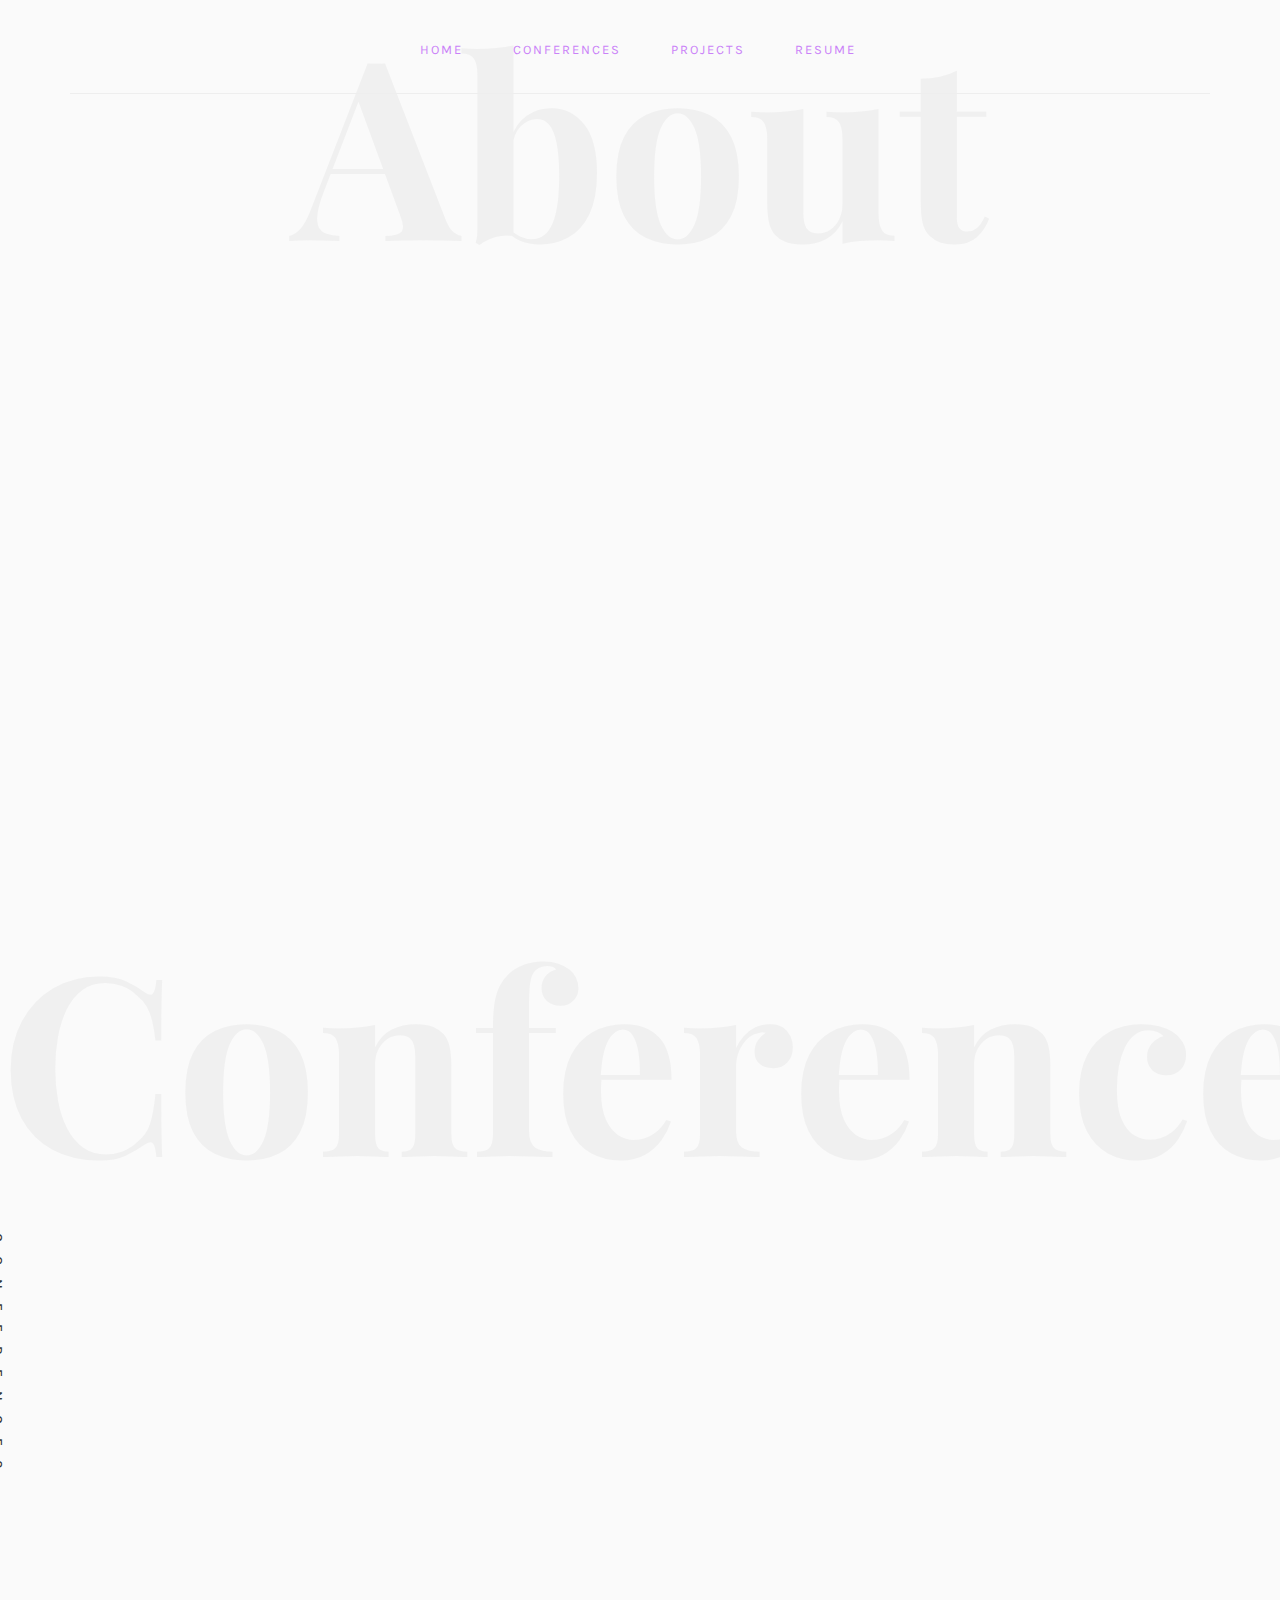
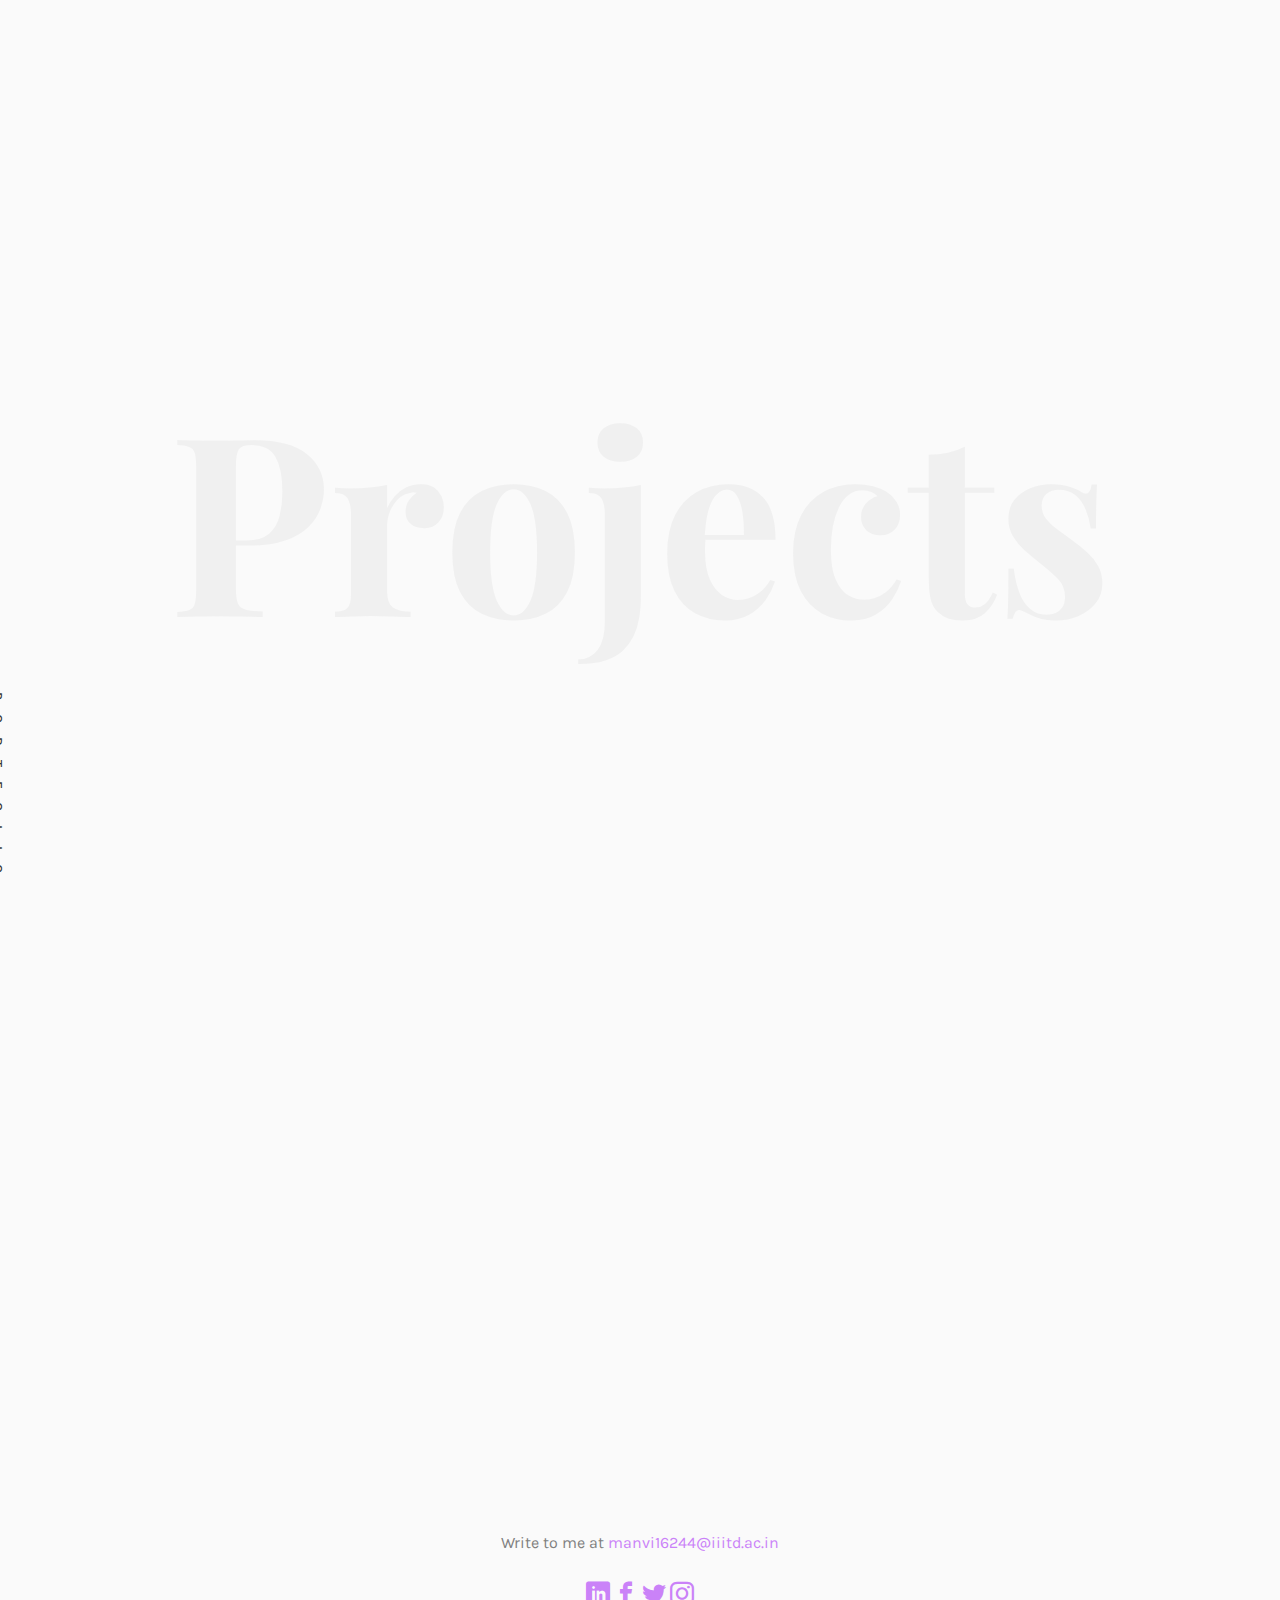
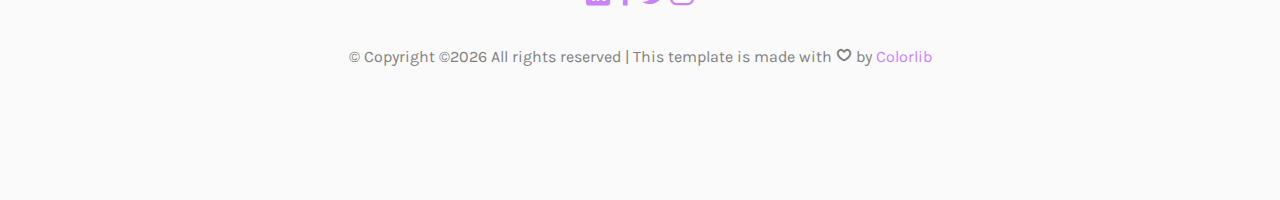
==== commit f2a1a7f1: "Website new" ====
--- a/index.html
+++ b/index.html
@@ -1,352 +1,287 @@
-<!-- <!DOCTYPE html> -->
-<html lang="en">
-  <head>
-    <title>E-Portfolio</title>
-    <meta charset="utf-8">
-    <meta name="viewport" content="width=device-width, initial-scale=1, shrink-to-fit=no">
-    
-    <link href="https://fonts.googleapis.com/css?family=Poppins:100,200,300,400,500,600,700,800,900" rel="stylesheet">
-
-    <link rel="stylesheet" href="css/open-iconic-bootstrap.min.css">
-    <link rel="stylesheet" href="css/animate.css">
-    
-    <link rel="stylesheet" href="css/owl.carousel.min.css">
-    <link rel="stylesheet" href="css/owl.theme.default.min.css">
-    <link rel="stylesheet" href="css/magnific-popup.css">
-
-    <link rel="stylesheet" href="css/aos.css">
-
-    <link rel="stylesheet" href="css/ionicons.min.css">
-    
-    <link rel="stylesheet" href="css/flaticon.css">
-    <link rel="stylesheet" href="css/icomoon.css">
-    <link rel="stylesheet" href="css/style.css">
-  </head>
-  <body data-spy="scroll" data-target=".site-navbar-target" data-offset="300">
-	  
-	  
-    <nav class="navbar navbar-expand-lg navbar-dark ftco_navbar bg-dark ftco-navbar-light site-navbar-target" id="ftco-navbar">
-	    <div class="container">
-	      <a class="navbar-brand" href="index.html"></a>
-	      <button class="navbar-toggler js-fh5co-nav-toggle fh5co-nav-toggle" type="button" data-toggle="collapse" data-target="#ftco-nav" aria-controls="ftco-nav" aria-expanded="false" aria-label="Toggle navigation">
-	        <span class="oi oi-menu"></span> Menu
-	      </button>
-
-	      <div class="collapse navbar-collapse" id="ftco-nav">
-	        <ul class="navbar-nav nav ml-auto">
-	          <li class="nav-item"><a href="#home-section" class="nav-link"><span>Home</span></a></li>
-	          <li class="nav-item"><a href="#about-section" class="nav-link"><span>About</span></a></li>
-	          <!-- <li class="nav-item"><a href="#skills-section" class="nav-link"><span>Skills</span></a></li>
-						<li class="nav-item"><a href="#conference-section" class="nav-link"><span>Conferences</span></a></li>
-						<li class="nav-item"><a href="#projects-section" class="nav-link"><span>Projects</span></a></li> -->
-						
-	          <!-- <li class="nav-item"><a href="#contact-section" class="nav-link"><span>Contact</span></a></li> -->
-	        </ul>
-	      </div>
-	    </div>
-	  </nav>
-	  <section id="home-section" class="hero">
-		  <div class="home-slider  owl-carousel">
-	      <div class="slider-item ">
-	      	<div class="overlay"></div>
-	        <div class="container">
-	          <div class="row d-md-flex no-gutters slider-text align-items-end justify-content-end" data-scrollax-parent="true"> 
-							<div class="one-third order-md-last img" style="background-image:url(images/about.jpg);"> 
-								
-	          		<div class="overlay"></div>
-	          	</div>
-		          <div class="one-forth d-flex  align-items-center ftco-animate" data-scrollax=" properties: { translateY: '70%' }">
-
-		          	<div class="text">
-		          		<span class="subheading">Hi</span>
-									<h1 class="mb-4 mt-3">I'm <span></span></h1>
-									<h1 class="mb-4 mt-3"><span>Manvi</span></h1>
+<!DOCTYPE HTML>
+<html>
+	<head>
+	<meta charset="utf-8">
+	<meta http-equiv="X-UA-Compatible" content="IE=edge">
+	<title>Manvi Goel</title>
+	<meta name="viewport" content="width=device-width, initial-scale=1">
+	<meta name="description" content="" />
+	<meta name="keywords" content="" />
+	<meta name="author" content="" />
+
+  <!-- Facebook and Twitter integration -->
+	<meta property="og:title" content=""/>
+	<meta property="og:image" content=""/>
+	<meta property="og:url" content=""/>
+	<meta property="og:site_name" content=""/>
+	<meta property="og:description" content=""/>
+	<meta name="twitter:title" content="" />
+	<meta name="twitter:image" content="" />
+	<meta name="twitter:url" content="" />
+	<meta name="twitter:card" content="" />
+
+	<!-- Place favicon.ico and apple-touch-icon.png in the root directory -->
+	<link rel="shortcut icon" href="favicon.ico">
+
+	<link href="https://fonts.googleapis.com/css?family=Karla:400,700" rel="stylesheet">
+	<link href="https://fonts.googleapis.com/css?family=Playfair+Display:400,400i,700" rel="stylesheet">
+	
+	<!-- Animate.css -->
+	<link rel="stylesheet" href="css/animate.css">
+	<!-- Icomoon Icon Fonts-->
+	<link rel="stylesheet" href="css/icomoon.css">
+	<!-- Bootstrap  -->
+	<link rel="stylesheet" href="css/bootstrap.css">
+	<!-- Owl Carousel -->
+	<!-- <link rel="stylesheet" href="css/owl.carousel.min.css"> -->
+	<!-- <link rel="stylesheet" href="css/owl.theme.default.min.css"> -->
+	<!-- Magnific Popup -->
+	<link rel="stylesheet" href="css/magnific-popup.css">
+
+	<link rel="stylesheet" href="css/style.css">
+
+
+	<!-- Modernizr JS -->
+	<script src="js/modernizr-2.6.2.min.js"></script>
+	<!-- FOR IE9 below -->
+	<!--[if lt IE 9]>
+	<script src="js/respond.min.js"></script>
+	<![endif]-->
+
+	</head>
+	<body>
+
+
+
+
+
+
+
+	<div id="home">
+		<header>
+			<div class="container">
+				<div class="row text-center">
+					<div class="col-md-12">
+						<div class="fixed">
+							
+							<a href="#home" class="btn">Home</a>
+							<a href="#conferences"class="btn">Conferences</a>
+							<a href="#projects"class="btn">Projects</a>
+							<a href="Resume.pdf"class="btn">Resume</a>
+							
+							<hr>
+						</div>
+							
+							</div>
+				</div>
+			</div>
+		</header>
+		<div id="about">
+			<div class="container">
+				<div class="row text-center">
+					<h2 class="bold">About</h2>
+				</div>
+				<div class="row">
+					<div class="col-md-5 animate-box">
+						<br>
+						<br>
+							<br>
+								<img class="img-responsive about-img" src="images/avatar.jpg" alt="html5 bootstrap template by colorlib.com">
+							<!-- </div> -->
+						
+					</div>
+					<div class="col-md-6 col-md-push-1 animate-box">
+						<div class="about-desc">
+							
+								<div class="item">
+									<h2><span>Manvi Goel</span></h2>
+								</div>
+								
+							
+							<div class="desc">
+								<div class="rotate">
+									<h2 class="heading">About</h2>
+								</div>
+								<p>I am a final year student, currently pursuing my bachelors in Computer Science and Applied Mathematics at <a href = "https://www.iiitd.ac.in/">IIIT Delhi</a>.</p>
+								
+								<p>I am passionate about emerging technologies and fascinated by how easy computers make our lives - ranging from 
+									education and sports to design and medical assistance. My work primarily focuses on designing applications using the medium of Augmented and Virtual Reality for the societal good.
+									I wish to expand my horizon to new and diverse ideas that people are working on. </p>
+								
+								
+								<p>I am a part of the <a href= "http://weave.iiitd.edu.in/">Weave Lab</a>, under <a href = "http://amanparnami.com/">Dr. Aman Parnami</a> and <a href = "https://melangeresearch.com/">Melange Research Lab</a>, under <a href = "https://pushpendrasingh.org/">Dr. Pushpendra Singh</a>.</p>
+								
+									<!-- <p> I love talking to people and believe in spreading smiles :)</p> -->
+
+								
+								<p><a href="Resume.pdf" class="btn btn-primary btn-outline">Resume</a></p>
+							</div>
+						</div>
+					</div>
+				</div>
+			</div>
+		</div>
+	
+		<div id="conferences">
+			<div class="container">
+				<div class="row text-center">
+					<h2 class="bold">Conferences</h2>
+				</div>
+				<div class="row">
+					<div class="col-md-12 col-md-offset-0 text-center animate-box intro-heading">
+
+						<h2>Some of my recent experiences</h2>
+					</div>
+				</div>
+				<div class="row">
+					<div class="col-md-12">
+						<div class="rotate">
+							<h2 class="heading">Conferences</h2>
+						</div>
+					</div>
+				</div>
+				<div class="projects-entry animate-box">
+					
+						<div class="item">
+							<div class="col-md-6">
+								<div class="article">
+									<a href="ghc.html" class="conferences-img">
+										<img class="img-responsive" src="images/ghc.jpg" alt="">
+										<div class="overlay"></div>
+										<div class="link">
+											<span class="read">Read more</h2>
+										</div>
+									</a>
+									<div class="desc">
+										
+										<h4><center><a href="https://ghc.anitab.org/">Grace Hopper Celebration 2019, Orlando</a></h4></center>
+										<p><center>1-4 Oct, 2019</p></center>
+									</div>
+								</div>
+							</div>
+						</div>
+						<div class="col-md-6">
+							<div class="article">
+								<a href="ghci.html" class="conferences-img">
+									<img class="img-responsive" src="images/ghci.png" alt="" height = 50px>
+									<div class="overlay"></div>
+									<div class="link">
+										<span class="read">Read more</h2>
+									</div>
+								</a>
+								<div class="desc">
 									
-									<h2 class="mb-4">Undergraduate Researcher</h2>
+									<h4><center><a href="https://ghcindia.anitab.org/">Grace Hopper Celebration India 2019, Bangalore</a></h4></center>
+									<p><center>6-8 Nov, 2019</p></center>
+								</div>
+							</div>
+						</div>
+						
+					
+				</div>
+			</div>
+		</div>
+
+
+		<div id="projects">
+			<div class="container">
+				<div class="row text-center">
+					<h2 class="bold">Projects</h2>
+				</div>
+				<div class="row">
+					<div class="col-md-12 col-md-offset-0 text-center animate-box intro-heading">
+						<h2>Projects</h2>
+					</div>
+				</div>
+				<div class="row">
+					<div class="col-md-12">
+						<div class="rotate">
+							<h2 class="heading">Portfolio</h2>
+						</div>
+					</div>
+				</div>
+				<div class="row">
+					<div class="col-md-12">
+						<div class="projects-entry animate-box">
+							<a href="dio.html" class="projects-img" style="background-image: url(images/project-1.jpg);" height = 100px>
+								
+							</a>
+							<div class="col-md-4 col-md-offset-4">
+								<div class="desc">
+									<p>Design and Evaluation of DIO Construction Toolkit for Co-making
+										Shared Constructions</p>
+									<p class="read"><a href="dio.html">View details</a></p>
+								</div>
+							</div>
+						</div>
+					</div>
+				
+					
+				</div>
+			</div>
+		</div>
+
+		
+
+		<footer>
+			<div id="footer">
+				<div class="container">
+					<div class="row">
+						
+							<div class="row">
+								<div class="col-md-12 text-center">
 									
-									<h2 class="mb-4">Working at XXX University</h2>
-									<!-- <p><a href="images/Resume.pdf"class="btn-custom"> Resume</a></p> -->
 									
-		            </div> 
-		          </div>
-	        	</div>
-	        </div>
-	      </div>
-
-	    </div>
-    </section> 
-
-    <section class="ftco-about ftco-counter img ftco-section" id="about-section">
-    	<div class="container">
-    		<div class="row d-flex">
-    			<div class="col-md-6 col-lg-5 d-flex">
-    				<div class="img-about img d-flex align-items-stretch">
-    					<div class="overlay"></div>
-	    				<div class="img d-flex align-self-stretch align-items-center" style="background-image:url(images/about-1.jpg);">
-	    				</div>
-    				</div>
-    			</div>
-    			<div class="col-md-6 col-lg-7 pl-lg-5 py-5">
-    				<div class="row justify-content-start pb-3">
-		          <div class="col-md-12 heading-section ftco-animate">
-		          	<!-- <span class="subheading"></span> -->
-		            <h2 class="mb-4" style="font-size: 34px; text-transform: capitalize;">About Me</h2>
-								<!-- <p>I am a final year student, currently pursuing my bachelors in Computer Science and Applied Mathematics at <a href = "https://www.iiitd.ac.in/">IIIT Delhi</a>.</p>
-								<p>I am a part of the <a href= "http://weave.iiitd.edu.in/">Weave Lab</a>, under <a href = "http://amanparnami.com/">Dr. Aman Parnami</a> and <a href = "https://melangeresearch.com/">Melange Research Lab</a>, under <a href = "https://pushpendrasingh.org/">Dr. Pushpendra Singh</a>.</p>
-								<p>I am extremely passionate about emerging technologies and fascinated by how easy computers make our lives - ranging from 
-									education and sports to design and medical assistance. I strive to build interactive technologies to contribute to societal needs. </p>
-								
-								<p>My work primarily focuses on designing applications using the medium of Augmented and Virtual Reality for the societal good.</p> -->
-
-
-									<p>I am a final year student, currently pursuing my B.Tech. at XXX University. I a part of XXX Labs, under the guidance of Dr. XXX. Currently, I am seeking research internship opportunities in the field of ML-AI.</p>
-									
-									<p>Over the past two years, I have been workung in the field of Data Sicnce and have done 
-										various projects in the domain. I have a deep interest and am committed towards working in teh domain of Machine Learning and Computer Vision. 
-										I like to work with technology and build products for others' welfare.
+									<p>Write to me at <a href="#">manvi16244@iiitd.ac.in</a></p>
+									<p class="social-icons">
+											<a href="https://www.linkedin.com/in/manvi-goel-3485b8142/"><i class="icon-linkedin"></i></a>
+										<a href="https://www.facebook.com/manvi.goel.121"><i class="icon-facebook"></i></a>
+										<a href="https://twitter.com/manvigoel97"><i class="icon-twitter"></i></a>
+										<a href="https://www.instagram.com/manvigoell/"><i class="icon-instagram"></i></a>
+										
+										<!-- <a href="mailto:manvi16244@iiitd.ac.in"><i class="icon-envelope"></i></a> -->
+										<br><br>
 										
 									</p>
-									<p>I have published many research papers over the two years at A* conferences and have attended many conferences as well.
-										I have worked on many projects, but my favourite one is that of designing a chat bot than can understand English and can respond acoording to the user's statement. 
-									  </p>
-
-
-
-
-								<!-- <p>I have been primarily working in the field of Virtual and Augmented Reality over the past two years and </p>
-								<p>I have previously worked on developing an AR-based toolkit for smart electronic learning for children in a shared environment 
-									and am currently working on a project in VR to tackle the problems of sexual harassment for women. I wish to expand my horizon to 
-									new and diverse ideas that people are working on in the field of HCI, Augmented Reality and Virtual Reality.</p> -->
-		          </div>
-		        </div>
-		        <!-- <div class="row">
-		        	<div class="col-md-6">
-		        		<div class="media block-6 services d-block ftco-animate">
-		              <div class="icon"><span class="flaticon-analysis"></span></div>
-		              <div class="media-body">
-		                <h3 class="heading mb-3">Web Design</h3>
-		                <p>A small river named Duden flows by their place and supplies.</p>
-		              </div>
-		            </div> 
-		        	</div>
-		        	<div class="col-md-6">
-		        		<div class="media block-6 services d-block ftco-animate">
-		              <div class="icon"><span class="flaticon-analysis"></span></div>
-		              <div class="media-body">
-		                <h3 class="heading mb-3">Web Application</h3>
-		                <p>A small river named Duden flows by their place and supplies.</p>
-		              </div>
-		            </div> 
-		        	</div>
-		        </div> -->
-	          <!-- <div class="counter-wrap ftco-animate d-flex mt-md-3">
-              <div class="text p-4 pr-5 bg-primary"> -->
-              	<!-- <p class="mb-0"> -->
-	                <!-- <span class="number" data-number="200">0</span>
-	                <span>Finished Projects</span> -->
-                <!-- </p> -->
-              <!-- </div>
-	          </div> -->
-	        </div>
-        </div>
-    	</div>
-    </section>
-		
-		<!-- <section class="ftco-section bg-light" id="skills-section">
-			<div class="container">
-				<div class="row justify-content-center pb-5">
-          <div class="col-md-12 heading-section text-center ftco-animate">
-						<span class="subheading">Skills</span>
-						<div class="row">
-								<div class="col-md-6 animate-box"><h2>Interests </h2></div>
-								<div class="col-md-6 animate-box"><h2>Languages</h2></div>
-						</div>
-
-						<div class="row">
-								<div class="col-md-6 animate-box">
-										<div class="progress-wrap ftco-animate">
-											<h3>Human Computer Interaction</h3>
-										</div>
-									</div>
-									<div class="col-md-6 animate-box">
-										<div class="progress-wrap ftco-animate">
-											<h3>Python</h3>
-										</div>
-									</div>
-						</div>
-
-						<div class="row">
-								<div class="col-md-6 animate-box">
-										<div class="progress-wrap ftco-animate">
-											<h3>Virtual Reality</h3>
-										</div>
-									</div>
-									<div class="col-md-6 animate-box">
-										<div class="progress-wrap ftco-animate">
-											<h3>Java</h3>
-										</div>
-									</div>
-						</div>
-
-						<div class="row">
-							<div class="col-md-6 animate-box">
-									<div class="progress-wrap ftco-animate">
-										<h3>Augmented Reality</h3>
-									</div>
-								</div>
-								<div class="col-md-6 animate-box">
-									<div class="progress-wrap ftco-animate">
-										<h3>C++/C#</h3>
-										</div>
-								</div>
-						</div>
-
-						<div class="row">
-							<div class="col-md-6 animate-box">
-									<div class="progress-wrap ftco-animate">
-										<h3>Machine Learning</h3>
-									</div>
-								</div>
-								<div class="col-md-6 animate-box">
-									<div class="progress-wrap ftco-animate">
-										<h3>HTML/CSS</h3>
-										
-									</div>
-								</div>
-						</div>
-          </div>
-				</div>
-				
-			</div>
-		</section> -->
-
-
-
-<!-- 
-    <section class="ftco-section ftco-project" id="conference-section">
-				<div class="container">
-					
-					<div class="row justify-content-center py-5 mt-5">
-							<div class="col-md-12 heading-section text-center ftco-animate">
-								
-								<h2 class="mb-4">Conferences</h2><span class="subheading">Some of my recent experiences</span>
-							
-							</div>
-						</div>
+								</div>
+							</div>
+							
+						
+					</div>
+
 					<div class="row">
-						
-						
-						<div class="col-md-6">
-							<div class="project img ftco-animate d-flex justify-content-center align-items-center" style="background-image: url(images/ghc.jpg);">
-								<div class="overlay"></div>
-								<div class="text text-center p-4">
-									<h3><a href="ghc.html">Grace Hopper Celebration 2019, Orlando</a></h3>
-									
-								</div>
-							</div>
-						</div>
-					
-						<div class="col-md-6">
-							<div class="project img ftco-animate d-flex justify-content-center align-items-center" style="background-image: url(images/ghci.jpg);">
-								<div class="overlay"></div>
-								<div class="text text-center p-4">
-									<h3><a href="ghci.html">Grace Hopper Celebration India 2019, Bangalore</a></h3>
-									
-								</div>
-							</div>
-						</div>
-					</div>
-				</div>
-			</section>
+						<div class="col-md-12 text-center">
+							<p>
+									&copy; <!-- Link back to Colorlib can't be removed. Template is licensed under CC BY 3.0. -->
+			Copyright &copy;<script>document.write(new Date().getFullYear());</script> All rights reserved | This template is made with <i class="icon-heart4" aria-hidden="true"></i> by <a href="https://colorlib.com" target="_blank">Colorlib</a>
+			<!-- Link back to Colorlib can't be removed. Template is licensed under CC BY 3.0. -->
+								</p>
+							</div>
+					</div>
+					
+				</div>
+			</div>
+		</footer>
 	
- -->
-
-
-
-
-<!-- 
-
-    <section class="ftco-section ftco-project" id="projects-section">
-    	<div class="container">
-    		<div class="row justify-content-center pb-5">
-          <div class="col-md-12 heading-section text-center ftco-animate">
-          	
-            <h2 class="mb-4">My Projects</h2>
-            
-          </div>
-        </div>
-    		<div class="row">
-    			
-    			<div class="col-md-12">
-    				<div class="row">
-    					<div class="col-md-12">
-		    				<div class="project img ftco-animate d-flex justify-content-center align-items-center" style="background-image: url(images/project-1.jpg);">
-		    					<div class="overlay"></div>
-			    				<div class="text text-center p-4">
-			    					<h3><a href="dio.html">Design and Evaluation of DIO Construction Toolkit for Co-making
-												Shared Constructions </a></h3>
-			    					
-			    				</div>
-		    				</div>
-	    				</div>
-	    	
-    				</div>
-    			</div>
-    		
-    		</div>
-    	</div>
-    </section> -->
-
-
-    <footer class="ftco-footer ftco-section">
-      <div class="container">
-        <div class="row mb-5">
-						<!-- <div class="col-md">
-								<div class="ftco-footer-widget mb-4">
-									<ul class="ftco-footer-social list-unstyled float-md-left float-lft mt-5">
-										<li class="ftco-animate"><a href="https://www.linkedin.com/in/manvi-goel-3485b8142/"><span class="icon-linkedin"></span></a></li>
-										<li class="ftco-animate"><a href="https://twitter.com/manvigoel97"><span class="icon-twitter"></span></a></li>
-										<li class="ftco-animate"><a href="https://www.facebook.com/manvi.goel.121"><span class="icon-facebook"></span></a></li>
-										<li class="ftco-animate"><a href="https://www.instagram.com/manvigoell/"><span class="icon-instagram"></span></a></li>
-										<li class="ftco-animate"><a href="mailto:manvi16244@iiitd.ac.in"><span class="icon icon-envelope"></span></a></li>
-									</ul>
-								</div>
-							</div> -->
-        </div>
-						<div class="col-md"> 
-								<div class="ftco-footer-widget ce">
-										<p><center><!-- Link back to Colorlib can't be removed. Template is licensed under CC BY 3.0. -->
-											Copyright &copy;<script>document.write(new Date().getFullYear());</script> All rights reserved | This template is made with <i class="icon-heart color-danger" aria-hidden="true"></i> by <a href="https://colorlib.com" target="_blank">Colorlib</a>
-											<!-- Link back to Colorlib can't be removed. Template is licensed under CC BY 3.0. --></center></p>
-									
-								</div>
-						</div>
-			
-				<!-- </div> -->
-        
-      </div>
-    </footer>
-    
-  
-
-  <!-- loader -->
-  <div id="ftco-loader" class="show fullscreen"><svg class="circular" width="48px" height="48px"><circle class="path-bg" cx="24" cy="24" r="22" fill="none" stroke-width="4" stroke="#eeeeee"/><circle class="path" cx="24" cy="24" r="22" fill="none" stroke-width="4" stroke-miterlimit="10" stroke="#F96D00"/></svg></div>
-
-
-  <script src="js/jquery.min.js"></script>
-  <script src="js/jquery-migrate-3.0.1.min.js"></script>
-  <script src="js/popper.min.js"></script>
-  <script src="js/bootstrap.min.js"></script>
-  <script src="js/jquery.easing.1.3.js"></script>
-  <script src="js/jquery.waypoints.min.js"></script>
-  <script src="js/jquery.stellar.min.js"></script>
-  <script src="js/owl.carousel.min.js"></script>
-  <script src="js/jquery.magnific-popup.min.js"></script>
-  <script src="js/aos.js"></script>
-  <script src="js/jquery.animateNumber.min.js"></script>
-  <script src="js/scrollax.min.js"></script>
-  
-  <script src="js/main.js"></script>
-    
-  </body>
-</html>+	</div>
+
+	<!-- jQuery -->
+	<script src="js/jquery.min.js"></script>
+	<!-- jQuery Easing -->
+	<script src="js/jquery.easing.1.3.js"></script>
+	<!-- Bootstrap -->
+	<script src="js/bootstrap.min.js"></script>
+	<!-- Waypoints -->
+	<script src="js/jquery.waypoints.min.js"></script>
+	<!-- Owl Carousel -->
+	<!-- <script src="js/owl.carousel.min.js"></script> -->
+	<!-- Magnific Popup -->
+	<script src="js/jquery.magnific-popup.min.js"></script>
+	<script src="js/magnific-popup-options.js"></script>
+
+	<!-- Main JS (Do not remove) -->
+	<script src="js/main.js"></script>
+
+	</body>
+</html>
+
--- a/css/icomoon.css
+++ b/css/icomoon.css
@@ -1,10 +1,10 @@
 @font-face {
   font-family: 'icomoon';
-  src:  url('../fonts/icomoon/icomoon.eot?6tt51o');
-  src:  url('../fonts/icomoon/icomoon.eot?6tt51o#iefix') format('embedded-opentype'),
-    url('../fonts/icomoon/icomoon.ttf?6tt51o') format('truetype'),
-    url('../fonts/icomoon/icomoon.woff?6tt51o') format('woff'),
-    url('../fonts/icomoon/icomoon.svg?6tt51o#icomoon') format('svg');
+  src:  url('fonts/icomoon.eot?tmere9');
+  src:  url('fonts/icomoon.eot?tmere9#iefix') format('embedded-opentype'),
+    url('fonts/icomoon.ttf?tmere9') format('truetype'),
+    url('fonts/icomoon.woff?tmere9') format('woff'),
+    url('fonts/icomoon.svg?tmere9#icomoon') format('svg');
   font-weight: normal;
   font-style: normal;
 }
@@ -24,4896 +24,3813 @@
   -moz-osx-font-smoothing: grayscale;
 }
 
-.icon-asterisk:before {
-  content: "\f069";
+.icon-activity:before {
+  content: "\e900";
+}
+.icon-airplay:before {
+  content: "\e901";
+}
+.icon-alert-circle:before {
+  content: "\e902";
+}
+.icon-alert-octagon:before {
+  content: "\e903";
+}
+.icon-alert-triangle:before {
+  content: "\e904";
+}
+.icon-align-center:before {
+  content: "\e905";
+}
+.icon-align-justify:before {
+  content: "\e906";
+}
+.icon-align-left:before {
+  content: "\e907";
+}
+.icon-align-right:before {
+  content: "\e908";
+}
+.icon-anchor:before {
+  content: "\e909";
+}
+.icon-aperture:before {
+  content: "\e90a";
+}
+.icon-arrow-down3:before {
+  content: "\e90b";
+}
+.icon-arrow-down-circle:before {
+  content: "\e90c";
+}
+.icon-arrow-down-left3:before {
+  content: "\e90d";
+}
+.icon-arrow-down-right3:before {
+  content: "\e90e";
+}
+.icon-arrow-left3:before {
+  content: "\e90f";
+}
+.icon-arrow-left-circle:before {
+  content: "\e910";
+}
+.icon-arrow-right3:before {
+  content: "\e911";
+}
+.icon-arrow-right-circle:before {
+  content: "\e912";
+}
+.icon-arrow-up3:before {
+  content: "\e913";
+}
+.icon-arrow-up-circle:before {
+  content: "\e914";
+}
+.icon-arrow-up-left3:before {
+  content: "\e915";
+}
+.icon-arrow-up-right3:before {
+  content: "\e916";
+}
+.icon-at-sign:before {
+  content: "\e917";
+}
+.icon-award:before {
+  content: "\e918";
+}
+.icon-bar-chart:before {
+  content: "\e919";
+}
+.icon-bar-chart-2:before {
+  content: "\e91a";
+}
+.icon-battery:before {
+  content: "\e91b";
+}
+.icon-battery-charging:before {
+  content: "\e91c";
+}
+.icon-bell2:before {
+  content: "\e91d";
+}
+.icon-bell-off:before {
+  content: "\e91e";
+}
+.icon-bluetooth:before {
+  content: "\e91f";
+}
+.icon-bold2:before {
+  content: "\e920";
+}
+.icon-book2:before {
+  content: "\e921";
+}
+.icon-book-open:before {
+  content: "\e922";
+}
+.icon-bookmark2:before {
+  content: "\e923";
+}
+.icon-box:before {
+  content: "\e924";
+}
+.icon-briefcase2:before {
+  content: "\e925";
+}
+.icon-calendar2:before {
+  content: "\e926";
+}
+.icon-camera2:before {
+  content: "\e927";
+}
+.icon-camera-off:before {
+  content: "\e928";
+}
+.icon-cast:before {
+  content: "\e929";
+}
+.icon-check:before {
+  content: "\e92a";
+}
+.icon-check-circle:before {
+  content: "\e92b";
+}
+.icon-check-square:before {
+  content: "\e92c";
+}
+.icon-chevron-down:before {
+  content: "\e92d";
+}
+.icon-chevron-left:before {
+  content: "\e92e";
+}
+.icon-chevron-right:before {
+  content: "\e92f";
+}
+.icon-chevron-up:before {
+  content: "\e930";
+}
+.icon-chevrons-down:before {
+  content: "\e931";
+}
+.icon-chevrons-left:before {
+  content: "\e932";
+}
+.icon-chevrons-right:before {
+  content: "\e933";
+}
+.icon-chevrons-up:before {
+  content: "\e934";
+}
+.icon-chrome2:before {
+  content: "\e935";
+}
+.icon-circle:before {
+  content: "\e936";
+}
+.icon-clipboard2:before {
+  content: "\e937";
+}
+.icon-clock3:before {
+  content: "\e938";
+}
+.icon-cloud2:before {
+  content: "\e939";
+}
+.icon-cloud-drizzle:before {
+  content: "\e93a";
+}
+.icon-cloud-lightning:before {
+  content: "\e93b";
+}
+.icon-cloud-off:before {
+  content: "\e93c";
+}
+.icon-cloud-rain:before {
+  content: "\e93d";
+}
+.icon-cloud-snow:before {
+  content: "\e93e";
+}
+.icon-code:before {
+  content: "\e93f";
+}
+.icon-codepen2:before {
+  content: "\e940";
+}
+.icon-command2:before {
+  content: "\e941";
+}
+.icon-compass3:before {
+  content: "\e942";
+}
+.icon-copy2:before {
+  content: "\e943";
+}
+.icon-corner-down-left:before {
+  content: "\e944";
+}
+.icon-corner-down-right:before {
+  content: "\e945";
+}
+.icon-corner-left-down:before {
+  content: "\e946";
+}
+.icon-corner-left-up:before {
+  content: "\e947";
+}
+.icon-corner-right-down:before {
+  content: "\e948";
+}
+.icon-corner-right-up:before {
+  content: "\e949";
+}
+.icon-corner-up-left:before {
+  content: "\e94a";
+}
+.icon-corner-up-right:before {
+  content: "\e94b";
+}
+.icon-cpu:before {
+  content: "\e94c";
+}
+.icon-credit-card2:before {
+  content: "\e94d";
+}
+.icon-crop2:before {
+  content: "\e94e";
+}
+.icon-crosshair:before {
+  content: "\e94f";
+}
+.icon-database2:before {
+  content: "\e950";
+}
+.icon-delete:before {
+  content: "\e951";
+}
+.icon-disc:before {
+  content: "\e952";
+}
+.icon-dollar-sign:before {
+  content: "\e953";
+}
+.icon-download4:before {
+  content: "\e954";
+}
+.icon-download-cloud:before {
+  content: "\e955";
+}
+.icon-droplet2:before {
+  content: "\e956";
+}
+.icon-edit:before {
+  content: "\e957";
+}
+.icon-edit-2:before {
+  content: "\e958";
+}
+.icon-edit-3:before {
+  content: "\e959";
+}
+.icon-external-link:before {
+  content: "\e95a";
+}
+.icon-eye2:before {
+  content: "\e95b";
+}
+.icon-eye-off:before {
+  content: "\e95c";
+}
+.icon-facebook3:before {
+  content: "\e95d";
+}
+.icon-fast-forward:before {
+  content: "\e95e";
+}
+.icon-feather:before {
+  content: "\e95f";
+}
+.icon-file:before {
+  content: "\e960";
+}
+.icon-file-minus:before {
+  content: "\e961";
+}
+.icon-file-plus:before {
+  content: "\e962";
+}
+.icon-file-text3:before {
+  content: "\e963";
+}
+.icon-film2:before {
+  content: "\e964";
+}
+.icon-filter2:before {
+  content: "\e965";
+}
+.icon-flag2:before {
+  content: "\e966";
+}
+.icon-folder2:before {
+  content: "\e967";
+}
+.icon-folder-minus2:before {
+  content: "\e968";
+}
+.icon-folder-plus2:before {
+  content: "\e969";
+}
+.icon-git-branch:before {
+  content: "\e96a";
+}
+.icon-git-commit:before {
+  content: "\e96b";
+}
+.icon-git-merge:before {
+  content: "\e96c";
+}
+.icon-git-pull-request:before {
+  content: "\e96d";
+}
+.icon-github2:before {
+  content: "\e96e";
+}
+.icon-gitlab:before {
+  content: "\e96f";
+}
+.icon-globe:before {
+  content: "\e970";
+}
+.icon-grid:before {
+  content: "\e971";
+}
+.icon-hard-drive:before {
+  content: "\e972";
+}
+.icon-hash:before {
+  content: "\e973";
+}
+.icon-headphones2:before {
+  content: "\e974";
+}
+.icon-heart2:before {
+  content: "\e975";
+}
+.icon-help-circle:before {
+  content: "\e976";
+}
+.icon-home4:before {
+  content: "\e977";
+}
+.icon-image2:before {
+  content: "\e978";
+}
+.icon-inbox:before {
+  content: "\e979";
+}
+.icon-info2:before {
+  content: "\e97a";
+}
+.icon-instagram2:before {
+  content: "\e97b";
+}
+.icon-italic2:before {
+  content: "\e97c";
+}
+.icon-layers:before {
+  content: "\e97d";
+}
+.icon-layout:before {
+  content: "\e97e";
+}
+.icon-life-buoy:before {
+  content: "\e97f";
+}
+.icon-link2:before {
+  content: "\e980";
+}
+.icon-link-2:before {
+  content: "\e981";
+}
+.icon-linkedin3:before {
+  content: "\e982";
+}
+.icon-list3:before {
+  content: "\e983";
+}
+.icon-loader:before {
+  content: "\e984";
+}
+.icon-lock2:before {
+  content: "\e985";
+}
+.icon-log-in:before {
+  content: "\e986";
+}
+.icon-log-out:before {
+  content: "\e987";
+}
+.icon-mail5:before {
+  content: "\e988";
+}
+.icon-map3:before {
+  content: "\e989";
+}
+.icon-map-pin:before {
+  content: "\e98a";
+}
+.icon-maximize:before {
+  content: "\e98b";
+}
+.icon-maximize-2:before {
+  content: "\e98c";
+}
+.icon-menu5:before {
+  content: "\e98d";
+}
+.icon-message-circle:before {
+  content: "\e98e";
+}
+.icon-message-square:before {
+  content: "\e98f";
+}
+.icon-mic2:before {
+  content: "\e990";
+}
+.icon-mic-off:before {
+  content: "\e991";
+}
+.icon-minimize:before {
+  content: "\e992";
+}
+.icon-minimize-2:before {
+  content: "\e993";
+}
+.icon-minus2:before {
+  content: "\e994";
+}
+.icon-minus-circle:before {
+  content: "\e995";
+}
+.icon-minus-square:before {
+  content: "\e996";
+}
+.icon-monitor:before {
+  content: "\e997";
+}
+.icon-moon:before {
+  content: "\e998";
+}
+.icon-more-horizontal:before {
+  content: "\e999";
+}
+.icon-more-vertical:before {
+  content: "\e99a";
+}
+.icon-move:before {
+  content: "\e99b";
+}
+.icon-music2:before {
+  content: "\e99c";
+}
+.icon-navigation:before {
+  content: "\e99d";
+}
+.icon-navigation-2:before {
+  content: "\e99e";
+}
+.icon-octagon:before {
+  content: "\e99f";
+}
+.icon-package:before {
+  content: "\e9a0";
+}
+.icon-paperclip:before {
+  content: "\e9a1";
+}
+.icon-pause3:before {
+  content: "\e9a2";
+}
+.icon-pause-circle:before {
+  content: "\e9a3";
+}
+.icon-percent:before {
+  content: "\e9a4";
+}
+.icon-phone2:before {
+  content: "\e9a5";
+}
+.icon-phone-call:before {
+  content: "\e9a6";
+}
+.icon-phone-forwarded:before {
+  content: "\e9a7";
+}
+.icon-phone-incoming:before {
+  content: "\e9a8";
+}
+.icon-phone-missed:before {
+  content: "\e9a9";
+}
+.icon-phone-off:before {
+  content: "\e9aa";
+}
+.icon-phone-outgoing:before {
+  content: "\e9ab";
+}
+.icon-pie-chart2:before {
+  content: "\e9ac";
+}
+.icon-play4:before {
+  content: "\e9ad";
+}
+.icon-play-circle:before {
+  content: "\e9ae";
+}
+.icon-plus2:before {
+  content: "\e9af";
+}
+.icon-plus-circle:before {
+  content: "\e9b0";
+}
+.icon-plus-square:before {
+  content: "\e9b1";
+}
+.icon-pocket:before {
+  content: "\e9b2";
+}
+.icon-power2:before {
+  content: "\e9b3";
+}
+.icon-printer2:before {
+  content: "\e9b4";
+}
+.icon-radio:before {
+  content: "\e9b5";
+}
+.icon-refresh-ccw:before {
+  content: "\e9b6";
+}
+.icon-refresh-cw:before {
+  content: "\e9b7";
+}
+.icon-repeat:before {
+  content: "\e9b8";
+}
+.icon-rewind:before {
+  content: "\e9b9";
+}
+.icon-rotate-ccw:before {
+  content: "\e9ba";
+}
+.icon-rotate-cw:before {
+  content: "\e9bb";
+}
+.icon-rss3:before {
+  content: "\e9bc";
+}
+.icon-save:before {
+  content: "\e9bd";
+}
+.icon-scissors2:before {
+  content: "\e9be";
+}
+.icon-search2:before {
+  content: "\e9bf";
+}
+.icon-send:before {
+  content: "\e9c0";
+}
+.icon-server:before {
+  content: "\e9c1";
+}
+.icon-settings:before {
+  content: "\e9c2";
+}
+.icon-share3:before {
+  content: "\e9c3";
+}
+.icon-share-2:before {
+  content: "\e9c4";
+}
+.icon-shield2:before {
+  content: "\e9c5";
+}
+.icon-shield-off:before {
+  content: "\e9c6";
+}
+.icon-shopping-bag:before {
+  content: "\e9c7";
+}
+.icon-shopping-cart:before {
+  content: "\e9c8";
+}
+.icon-shuffle2:before {
+  content: "\e9c9";
+}
+.icon-sidebar:before {
+  content: "\e9ca";
+}
+.icon-skip-back:before {
+  content: "\e9cb";
+}
+.icon-skip-forward:before {
+  content: "\e9cc";
+}
+.icon-slack:before {
+  content: "\e9cd";
+}
+.icon-slash:before {
+  content: "\e9ce";
+}
+.icon-sliders:before {
+  content: "\e9cf";
+}
+.icon-smartphone:before {
+  content: "\e9d0";
+}
+.icon-speaker:before {
+  content: "\e9d1";
+}
+.icon-square:before {
+  content: "\e9d2";
+}
+.icon-star:before {
+  content: "\e9d3";
+}
+.icon-stop-circle:before {
+  content: "\e9d4";
+}
+.icon-sun2:before {
+  content: "\e9d5";
+}
+.icon-sunrise:before {
+  content: "\e9d6";
+}
+.icon-sunset:before {
+  content: "\e9d7";
+}
+.icon-tablet2:before {
+  content: "\e9d8";
+}
+.icon-tag:before {
+  content: "\e9d9";
+}
+.icon-target2:before {
+  content: "\e9da";
+}
+.icon-terminal2:before {
+  content: "\e9db";
+}
+.icon-thermometer:before {
+  content: "\e9dc";
+}
+.icon-thumbs-down:before {
+  content: "\e9dd";
+}
+.icon-thumbs-up:before {
+  content: "\e9de";
+}
+.icon-toggle-left:before {
+  content: "\e9df";
+}
+.icon-toggle-right:before {
+  content: "\e9e0";
+}
+.icon-trash:before {
+  content: "\e9e1";
+}
+.icon-trash-2:before {
+  content: "\e9e2";
+}
+.icon-trending-down:before {
+  content: "\e9e3";
+}
+.icon-trending-up:before {
+  content: "\e9e4";
+}
+.icon-triangle:before {
+  content: "\e9e5";
+}
+.icon-truck2:before {
+  content: "\e9e6";
+}
+.icon-tv2:before {
+  content: "\e9e7";
+}
+.icon-twitter2:before {
+  content: "\e9e8";
+}
+.icon-type:before {
+  content: "\e9e9";
+}
+.icon-umbrella:before {
+  content: "\e9ea";
+}
+.icon-underline2:before {
+  content: "\e9eb";
+}
+.icon-unlock:before {
+  content: "\e9ec";
+}
+.icon-upload4:before {
+  content: "\e9ed";
+}
+.icon-upload-cloud:before {
+  content: "\e9ee";
+}
+.icon-user2:before {
+  content: "\e9ef";
+}
+.icon-user-check2:before {
+  content: "\e9f0";
+}
+.icon-user-minus2:before {
+  content: "\e9f1";
+}
+.icon-user-plus2:before {
+  content: "\e9f2";
+}
+.icon-user-x:before {
+  content: "\e9f3";
+}
+.icon-users2:before {
+  content: "\e9f4";
+}
+.icon-video:before {
+  content: "\e9f5";
+}
+.icon-video-off:before {
+  content: "\e9f6";
+}
+.icon-voicemail:before {
+  content: "\e9f7";
+}
+.icon-volume:before {
+  content: "\e9f8";
+}
+.icon-volume-1:before {
+  content: "\e9f9";
+}
+.icon-volume-2:before {
+  content: "\e9fa";
+}
+.icon-volume-x:before {
+  content: "\e9fb";
+}
+.icon-watch:before {
+  content: "\e9fc";
+}
+.icon-wifi:before {
+  content: "\e9fd";
+}
+.icon-wifi-off:before {
+  content: "\e9fe";
+}
+.icon-wind:before {
+  content: "\e9ff";
+}
+.icon-x:before {
+  content: "\ea00";
+}
+.icon-x-circle:before {
+  content: "\ea01";
+}
+.icon-x-square:before {
+  content: "\ea02";
+}
+.icon-zap:before {
+  content: "\ea03";
+}
+.icon-zap-off:before {
+  content: "\ea04";
+}
+.icon-zoom-in2:before {
+  content: "\ea05";
+}
+.icon-zoom-out2:before {
+  content: "\ea06";
+}
+.icon-times:before {
+  content: "\ea07";
+}
+.icon-tick:before {
+  content: "\ea08";
+}
+.icon-plus3:before {
+  content: "\ea09";
+}
+.icon-minus3:before {
+  content: "\ea0a";
+}
+.icon-equals:before {
+  content: "\ea0b";
+}
+.icon-divide:before {
+  content: "\ea0c";
+}
+.icon-chevron-right2:before {
+  content: "\ea0d";
+}
+.icon-chevron-left2:before {
+  content: "\ea0e";
+}
+.icon-arrow-right-thick:before {
+  content: "\ea0f";
+}
+.icon-arrow-left-thick:before {
+  content: "\ea10";
+}
+.icon-th-small:before {
+  content: "\ea11";
+}
+.icon-th-menu:before {
+  content: "\ea12";
+}
+.icon-th-list:before {
+  content: "\ea13";
+}
+.icon-th-large:before {
+  content: "\ea14";
+}
+.icon-home5:before {
+  content: "\ea15";
+}
+.icon-arrow-forward:before {
+  content: "\ea16";
+}
+.icon-arrow-back:before {
+  content: "\ea17";
+}
+.icon-rss4:before {
+  content: "\ea18";
+}
+.icon-location3:before {
+  content: "\ea19";
+}
+.icon-link3:before {
+  content: "\ea1a";
+}
+.icon-image3:before {
+  content: "\ea1b";
+}
+.icon-arrow-up-thick:before {
+  content: "\ea1c";
+}
+.icon-arrow-down-thick:before {
+  content: "\ea1d";
+}
+.icon-starburst:before {
+  content: "\ea1e";
+}
+.icon-starburst-outline:before {
+  content: "\ea1f";
+}
+.icon-star2:before {
+  content: "\ea20";
+}
+.icon-flow-children:before {
+  content: "\ea21";
+}
+.icon-export:before {
+  content: "\ea22";
+}
+.icon-delete2:before {
+  content: "\ea23";
+}
+.icon-delete-outline:before {
+  content: "\ea24";
+}
+.icon-cloud-storage:before {
+  content: "\ea25";
+}
+.icon-wi-fi:before {
+  content: "\ea26";
+}
+.icon-heart3:before {
+  content: "\ea27";
+}
+.icon-flash:before {
+  content: "\ea28";
+}
+.icon-cancel:before {
+  content: "\ea29";
+}
+.icon-backspace:before {
+  content: "\ea2a";
+}
+.icon-attachment2:before {
+  content: "\ea2b";
+}
+.icon-arrow-move:before {
+  content: "\ea2c";
+}
+.icon-warning2:before {
+  content: "\ea2d";
+}
+.icon-user3:before {
+  content: "\ea2e";
+}
+.icon-radar:before {
+  content: "\ea2f";
+}
+.icon-lock-open:before {
+  content: "\ea30";
+}
+.icon-lock-closed:before {
+  content: "\ea31";
+}
+.icon-location-arrow:before {
+  content: "\ea32";
+}
+.icon-info3:before {
+  content: "\ea33";
+}
+.icon-user-delete:before {
+  content: "\ea34";
+}
+.icon-user-add:before {
+  content: "\ea35";
+}
+.icon-media-pause:before {
+  content: "\ea36";
+}
+.icon-group:before {
+  content: "\ea37";
+}
+.icon-chart-pie:before {
+  content: "\ea38";
+}
+.icon-chart-line:before {
+  content: "\ea39";
+}
+.icon-chart-bar:before {
+  content: "\ea3a";
+}
+.icon-chart-area:before {
+  content: "\ea3b";
+}
+.icon-video2:before {
+  content: "\ea3c";
+}
+.icon-point-of-interest:before {
+  content: "\ea3d";
+}
+.icon-infinity:before {
+  content: "\ea3e";
+}
+.icon-globe2:before {
+  content: "\ea3f";
+}
+.icon-eye3:before {
+  content: "\ea40";
+}
+.icon-cog2:before {
+  content: "\ea41";
+}
+.icon-camera3:before {
+  content: "\ea42";
+}
+.icon-upload5:before {
+  content: "\ea43";
+}
+.icon-scissors3:before {
+  content: "\ea44";
+}
+.icon-refresh:before {
+  content: "\ea45";
+}
+.icon-pin:before {
+  content: "\ea46";
+}
+.icon-key3:before {
+  content: "\ea47";
+}
+.icon-info-large:before {
+  content: "\ea48";
+}
+.icon-eject2:before {
+  content: "\ea49";
+}
+.icon-download5:before {
+  content: "\ea4a";
+}
+.icon-zoom:before {
+  content: "\ea4b";
+}
+.icon-zoom-out3:before {
+  content: "\ea4c";
+}
+.icon-zoom-in3:before {
+  content: "\ea4d";
+}
+.icon-sort-numerically:before {
+  content: "\ea4e";
+}
+.icon-sort-alphabetically:before {
+  content: "\ea4f";
+}
+.icon-input-checked:before {
+  content: "\ea50";
+}
+.icon-calender:before {
+  content: "\ea51";
+}
+.icon-world:before {
+  content: "\ea52";
+}
+.icon-notes:before {
+  content: "\ea53";
+}
+.icon-code2:before {
+  content: "\ea54";
+}
+.icon-arrow-sync:before {
+  content: "\ea55";
+}
+.icon-arrow-shuffle:before {
+  content: "\ea56";
+}
+.icon-arrow-repeat:before {
+  content: "\ea57";
+}
+.icon-arrow-minimise:before {
+  content: "\ea58";
+}
+.icon-arrow-maximise:before {
+  content: "\ea59";
+}
+.icon-arrow-loop:before {
+  content: "\ea5a";
+}
+.icon-anchor2:before {
+  content: "\ea5b";
+}
+.icon-spanner:before {
+  content: "\ea5c";
+}
+.icon-puzzle:before {
+  content: "\ea5d";
+}
+.icon-power3:before {
+  content: "\ea5e";
+}
+.icon-plane:before {
+  content: "\ea5f";
+}
+.icon-pi:before {
+  content: "\ea60";
+}
+.icon-phone3:before {
+  content: "\ea61";
+}
+.icon-microphone:before {
+  content: "\ea62";
+}
+.icon-media-rewind:before {
+  content: "\ea63";
+}
+.icon-flag3:before {
+  content: "\ea64";
+}
+.icon-adjust-brightness:before {
+  content: "\ea65";
+}
+.icon-waves:before {
+  content: "\ea66";
+}
+.icon-social-twitter:before {
+  content: "\ea67";
+}
+.icon-social-facebook:before {
+  content: "\ea68";
+}
+.icon-social-dribbble:before {
+  content: "\ea69";
+}
+.icon-media-stop:before {
+  content: "\ea6a";
+}
+.icon-media-record:before {
+  content: "\ea6b";
+}
+.icon-media-play:before {
+  content: "\ea6c";
+}
+.icon-media-fast-forward:before {
+  content: "\ea6d";
+}
+.icon-media-eject:before {
+  content: "\ea6e";
+}
+.icon-social-vimeo:before {
+  content: "\ea6f";
+}
+.icon-social-tumbler:before {
+  content: "\ea70";
+}
+.icon-social-skype:before {
+  content: "\ea71";
+}
+.icon-social-pinterest:before {
+  content: "\ea72";
+}
+.icon-social-linkedin:before {
+  content: "\ea73";
+}
+.icon-social-last-fm:before {
+  content: "\ea74";
+}
+.icon-social-github:before {
+  content: "\ea75";
+}
+.icon-social-flickr:before {
+  content: "\ea76";
+}
+.icon-at:before {
+  content: "\ea77";
+}
+.icon-times-outline:before {
+  content: "\ea78";
+}
+.icon-plus-outline:before {
+  content: "\ea79";
+}
+.icon-minus-outline:before {
+  content: "\ea7a";
+}
+.icon-tick-outline:before {
+  content: "\ea7b";
+}
+.icon-th-large-outline:before {
+  content: "\ea7c";
+}
+.icon-equals-outline:before {
+  content: "\ea7d";
+}
+.icon-divide-outline:before {
+  content: "\ea7e";
+}
+.icon-chevron-right-outline:before {
+  content: "\ea7f";
+}
+.icon-chevron-left-outline:before {
+  content: "\ea80";
+}
+.icon-arrow-right-outline:before {
+  content: "\ea81";
+}
+.icon-arrow-left-outline:before {
+  content: "\ea82";
+}
+.icon-th-small-outline:before {
+  content: "\ea83";
+}
+.icon-th-menu-outline:before {
+  content: "\ea84";
+}
+.icon-th-list-outline:before {
+  content: "\ea85";
+}
+.icon-news:before {
+  content: "\ea86";
+}
+.icon-home-outline:before {
+  content: "\ea87";
+}
+.icon-arrow-up-outline:before {
+  content: "\ea88";
+}
+.icon-arrow-forward-outline:before {
+  content: "\ea89";
+}
+.icon-arrow-down-outline:before {
+  content: "\ea8a";
+}
+.icon-arrow-back-outline:before {
+  content: "\ea8b";
+}
+.icon-trash2:before {
+  content: "\ea8c";
+}
+.icon-rss-outline:before {
+  content: "\ea8d";
+}
+.icon-message:before {
+  content: "\ea8e";
+}
+.icon-location-outline:before {
+  content: "\ea8f";
+}
+.icon-link-outline:before {
+  content: "\ea90";
+}
+.icon-image-outline:before {
+  content: "\ea91";
+}
+.icon-export-outline:before {
+  content: "\ea92";
+}
+.icon-cross2:before {
+  content: "\ea93";
+}
+.icon-wi-fi-outline:before {
+  content: "\ea94";
+}
+.icon-star-outline:before {
+  content: "\ea95";
+}
+.icon-media-pause-outline:before {
+  content: "\ea96";
+}
+.icon-mail6:before {
+  content: "\ea97";
+}
+.icon-heart-outline:before {
+  content: "\ea98";
+}
+.icon-flash-outline:before {
+  content: "\ea99";
+}
+.icon-cancel-outline:before {
+  content: "\ea9a";
+}
+.icon-beaker:before {
+  content: "\ea9b";
+}
+.icon-arrow-move-outline:before {
+  content: "\ea9c";
+}
+.icon-watch2:before {
+  content: "\ea9d";
+}
+.icon-warning-outline:before {
+  content: "\ea9e";
+}
+.icon-time:before {
+  content: "\ea9f";
+}
+.icon-radar-outline:before {
+  content: "\eaa0";
+}
+.icon-lock-open-outline:before {
+  content: "\eaa1";
+}
+.icon-location-arrow-outline:before {
+  content: "\eaa2";
+}
+.icon-info-outline:before {
+  content: "\eaa3";
+}
+.icon-backspace-outline:before {
+  content: "\eaa4";
+}
+.icon-attachment-outline:before {
+  content: "\eaa5";
+}
+.icon-user-outline:before {
+  content: "\eaa6";
+}
+.icon-user-delete-outline:before {
+  content: "\eaa7";
+}
+.icon-user-add-outline:before {
+  content: "\eaa8";
+}
+.icon-lock-closed-outline:before {
+  content: "\eaa9";
+}
+.icon-group-outline:before {
+  content: "\eaaa";
+}
+.icon-chart-pie-outline:before {
+  content: "\eaab";
+}
+.icon-chart-line-outline:before {
+  content: "\eaac";
+}
+.icon-chart-bar-outline:before {
+  content: "\eaad";
+}
+.icon-chart-area-outline:before {
+  content: "\eaae";
+}
+.icon-video-outline:before {
+  content: "\eaaf";
+}
+.icon-point-of-interest-outline:before {
+  content: "\eab0";
+}
+.icon-map4:before {
+  content: "\eab1";
+}
+.icon-key-outline:before {
+  content: "\eab2";
+}
+.icon-infinity-outline:before {
+  content: "\eab3";
+}
+.icon-globe-outline:before {
+  content: "\eab4";
+}
+.icon-eye-outline:before {
+  content: "\eab5";
+}
+.icon-cog-outline:before {
+  content: "\eab6";
+}
+.icon-camera-outline:before {
+  content: "\eab7";
+}
+.icon-upload-outline:before {
+  content: "\eab8";
+}
+.icon-support:before {
+  content: "\eab9";
+}
+.icon-scissors-outline:before {
+  content: "\eaba";
+}
+.icon-refresh-outline:before {
+  content: "\eabb";
+}
+.icon-info-large-outline:before {
+  content: "\eabc";
+}
+.icon-eject-outline:before {
+  content: "\eabd";
+}
+.icon-download-outline:before {
+  content: "\eabe";
+}
+.icon-battery-mid:before {
+  content: "\eabf";
+}
+.icon-battery-low:before {
+  content: "\eac0";
+}
+.icon-battery-high:before {
+  content: "\eac1";
+}
+.icon-zoom-outline:before {
+  content: "\eac2";
+}
+.icon-zoom-out-outline:before {
+  content: "\eac3";
+}
+.icon-zoom-in-outline:before {
+  content: "\eac4";
+}
+.icon-tag2:before {
+  content: "\eac5";
+}
+.icon-tabs-outline:before {
+  content: "\eac6";
+}
+.icon-pin-outline:before {
+  content: "\eac7";
+}
+.icon-message-typing:before {
+  content: "\eac8";
+}
+.icon-directions:before {
+  content: "\eac9";
+}
+.icon-battery-full:before {
+  content: "\eaca";
+}
+.icon-battery-charge:before {
+  content: "\eacb";
+}
+.icon-pipette:before {
+  content: "\eacc";
+}
+.icon-pencil3:before {
+  content: "\eacd";
+}
+.icon-folder3:before {
+  content: "\eace";
+}
+.icon-folder-delete:before {
+  content: "\eacf";
+}
+.icon-folder-add:before {
+  content: "\ead0";
+}
+.icon-edit2:before {
+  content: "\ead1";
+}
+.icon-document:before {
+  content: "\ead2";
+}
+.icon-document-delete:before {
+  content: "\ead3";
+}
+.icon-document-add:before {
+  content: "\ead4";
+}
+.icon-brush:before {
+  content: "\ead5";
+}
+.icon-thumbs-up2:before {
+  content: "\ead6";
+}
+.icon-thumbs-down2:before {
+  content: "\ead7";
+}
+.icon-pen2:before {
+  content: "\ead8";
+}
+.icon-sort-numerically-outline:before {
+  content: "\ead9";
+}
+.icon-sort-alphabetically-outline:before {
+  content: "\eada";
+}
+.icon-social-last-fm-circular:before {
+  content: "\eadb";
+}
+.icon-social-github-circular:before {
+  content: "\eadc";
+}
+.icon-compass4:before {
+  content: "\eadd";
+}
+.icon-bookmark3:before {
+  content: "\eade";
+}
+.icon-input-checked-outline:before {
+  content: "\eadf";
+}
+.icon-code-outline:before {
+  content: "\eae0";
+}
+.icon-calender-outline:before {
+  content: "\eae1";
+}
+.icon-business-card:before {
+  content: "\eae2";
+}
+.icon-arrow-up4:before {
+  content: "\eae3";
+}
+.icon-arrow-sync-outline:before {
+  content: "\eae4";
+}
+.icon-arrow-right4:before {
+  content: "\eae5";
+}
+.icon-arrow-repeat-outline:before {
+  content: "\eae6";
+}
+.icon-arrow-loop-outline:before {
+  content: "\eae7";
+}
+.icon-arrow-left4:before {
+  content: "\eae8";
+}
+.icon-flow-switch:before {
+  content: "\eae9";
+}
+.icon-flow-parallel:before {
+  content: "\eaea";
+}
+.icon-flow-merge:before {
+  content: "\eaeb";
+}
+.icon-document-text:before {
+  content: "\eaec";
+}
+.icon-clipboard3:before {
+  content: "\eaed";
+}
+.icon-calculator2:before {
+  content: "\eaee";
+}
+.icon-arrow-minimise-outline:before {
+  content: "\eaef";
+}
+.icon-arrow-maximise-outline:before {
+  content: "\eaf0";
+}
+.icon-arrow-down4:before {
+  content: "\eaf1";
+}
+.icon-gift2:before {
+  content: "\eaf2";
+}
+.icon-film3:before {
+  content: "\eaf3";
+}
+.icon-database3:before {
+  content: "\eaf4";
+}
+.icon-bell3:before {
+  content: "\eaf5";
+}
+.icon-anchor-outline:before {
+  content: "\eaf6";
+}
+.icon-adjust-contrast:before {
+  content: "\eaf7";
+}
+.icon-world-outline:before {
+  content: "\eaf8";
+}
+.icon-shopping-bag2:before {
+  content: "\eaf9";
+}
+.icon-power-outline:before {
+  content: "\eafa";
+}
+.icon-notes-outline:before {
+  content: "\eafb";
+}
+.icon-device-tablet:before {
+  content: "\eafc";
+}
+.icon-device-phone:before {
+  content: "\eafd";
+}
+.icon-device-laptop:before {
+  content: "\eafe";
+}
+.icon-device-desktop:before {
+  content: "\eaff";
+}
+.icon-briefcase3:before {
+  content: "\eb00";
+}
+.icon-stopwatch2:before {
+  content: "\eb01";
+}
+.icon-spanner-outline:before {
+  content: "\eb02";
+}
+.icon-puzzle-outline:before {
+  content: "\eb03";
+}
+.icon-printer3:before {
+  content: "\eb04";
+}
+.icon-pi-outline:before {
+  content: "\eb05";
+}
+.icon-lightbulb:before {
+  content: "\eb06";
+}
+.icon-flag-outline:before {
+  content: "\eb07";
+}
+.icon-contacts:before {
+  content: "\eb08";
+}
+.icon-archive:before {
+  content: "\eb09";
+}
+.icon-weather-stormy:before {
+  content: "\eb0a";
+}
+.icon-weather-shower:before {
+  content: "\eb0b";
+}
+.icon-weather-partly-sunny:before {
+  content: "\eb0c";
+}
+.icon-weather-downpour:before {
+  content: "\eb0d";
+}
+.icon-weather-cloudy:before {
+  content: "\eb0e";
+}
+.icon-plane-outline:before {
+  content: "\eb0f";
+}
+.icon-phone-outline:before {
+  content: "\eb10";
+}
+.icon-microphone-outline:before {
+  content: "\eb11";
+}
+.icon-weather-windy:before {
+  content: "\eb12";
+}
+.icon-weather-windy-cloudy:before {
+  content: "\eb13";
+}
+.icon-weather-sunny:before {
+  content: "\eb14";
+}
+.icon-weather-snow:before {
+  content: "\eb15";
+}
+.icon-weather-night:before {
+  content: "\eb16";
+}
+.icon-media-stop-outline:before {
+  content: "\eb17";
+}
+.icon-media-rewind-outline:before {
+  content: "\eb18";
+}
+.icon-media-record-outline:before {
+  content: "\eb19";
+}
+.icon-media-play-outline:before {
+  content: "\eb1a";
+}
+.icon-media-fast-forward-outline:before {
+  content: "\eb1b";
+}
+.icon-media-eject-outline:before {
+  content: "\eb1c";
+}
+.icon-wine:before {
+  content: "\eb1d";
+}
+.icon-waves-outline:before {
+  content: "\eb1e";
+}
+.icon-ticket2:before {
+  content: "\eb1f";
+}
+.icon-tags:before {
+  content: "\eb20";
+}
+.icon-plug:before {
+  content: "\eb21";
+}
+.icon-headphones3:before {
+  content: "\eb22";
+}
+.icon-credit-card3:before {
+  content: "\eb23";
+}
+.icon-coffee:before {
+  content: "\eb24";
+}
+.icon-book3:before {
+  content: "\eb25";
+}
+.icon-beer:before {
+  content: "\eb26";
+}
+.icon-volume2:before {
+  content: "\eb27";
+}
+.icon-volume-up:before {
+  content: "\eb28";
+}
+.icon-volume-mute3:before {
+  content: "\eb29";
+}
+.icon-volume-down:before {
+  content: "\eb2a";
+}
+.icon-social-vimeo-circular:before {
+  content: "\eb2b";
+}
+.icon-social-twitter-circular:before {
+  content: "\eb2c";
+}
+.icon-social-pinterest-circular:before {
+  content: "\eb2d";
+}
+.icon-social-linkedin-circular:before {
+  content: "\eb2e";
+}
+.icon-social-facebook-circular:before {
+  content: "\eb2f";
+}
+.icon-social-dribbble-circular:before {
+  content: "\eb30";
+}
+.icon-tree2:before {
+  content: "\eb31";
+}
+.icon-thermometer2:before {
+  content: "\eb32";
+}
+.icon-social-tumbler-circular:before {
+  content: "\eb33";
+}
+.icon-social-skype-outline:before {
+  content: "\eb34";
+}
+.icon-social-flickr-circular:before {
+  content: "\eb35";
+}
+.icon-social-at-circular:before {
+  content: "\eb36";
+}
+.icon-shopping-cart2:before {
+  content: "\eb37";
+}
+.icon-messages:before {
+  content: "\eb38";
+}
+.icon-leaf2:before {
+  content: "\eb39";
+}
+.icon-feather2:before {
+  content: "\eb3a";
+}
+.icon-box2:before {
+  content: "\eb3b";
+}
+.icon-write:before {
+  content: "\eb3c";
+}
+.icon-clock4:before {
+  content: "\eb3d";
+}
+.icon-reply2:before {
+  content: "\eb3e";
+}
+.icon-reply-all:before {
+  content: "\eb3f";
+}
+.icon-forward4:before {
+  content: "\eb40";
+}
+.icon-flag4:before {
+  content: "\eb41";
+}
+.icon-search3:before {
+  content: "\eb42";
+}
+.icon-trash3:before {
+  content: "\eb43";
+}
+.icon-envelope:before {
+  content: "\eb44";
+}
+.icon-bubble3:before {
+  content: "\eb45";
+}
+.icon-bubbles5:before {
+  content: "\eb46";
+}
+.icon-user4:before {
+  content: "\eb47";
+}
+.icon-users3:before {
+  content: "\eb48";
+}
+.icon-cloud3:before {
+  content: "\eb49";
+}
+.icon-download6:before {
+  content: "\eb4a";
+}
+.icon-upload6:before {
+  content: "\eb4b";
+}
+.icon-rain:before {
+  content: "\eb4c";
+}
+.icon-sun3:before {
+  content: "\eb4d";
+}
+.icon-moon2:before {
+  content: "\eb4e";
+}
+.icon-bell4:before {
+  content: "\eb4f";
+}
+.icon-folder4:before {
+  content: "\eb50";
+}
+.icon-pin2:before {
+  content: "\eb51";
+}
+.icon-sound:before {
+  content: "\eb52";
+}
+.icon-microphone2:before {
+  content: "\eb53";
+}
+.icon-camera4:before {
+  content: "\eb54";
+}
+.icon-image4:before {
+  content: "\eb55";
+}
+.icon-cog3:before {
+  content: "\eb56";
+}
+.icon-calendar3:before {
+  content: "\eb57";
+}
+.icon-book4:before {
+  content: "\eb58";
+}
+.icon-map-marker:before {
+  content: "\eb59";
+}
+.icon-store:before {
+  content: "\eb5a";
+}
+.icon-support2:before {
+  content: "\eb5b";
+}
+.icon-tag3:before {
+  content: "\eb5c";
+}
+.icon-heart4:before {
+  content: "\eb5d";
+}
+.icon-video-camera2:before {
+  content: "\eb5e";
+}
+.icon-trophy2:before {
+  content: "\eb5f";
+}
+.icon-cart2:before {
+  content: "\eb60";
+}
+.icon-eye4:before {
+  content: "\eb61";
+}
+.icon-cancel2:before {
+  content: "\eb62";
+}
+.icon-chart:before {
+  content: "\eb63";
+}
+.icon-target3:before {
+  content: "\eb64";
+}
+.icon-printer4:before {
+  content: "\eb65";
+}
+.icon-location4:before {
+  content: "\eb66";
+}
+.icon-bookmark4:before {
+  content: "\eb67";
+}
+.icon-monitor2:before {
+  content: "\eb68";
+}
+.icon-cross3:before {
+  content: "\eb69";
+}
+.icon-plus4:before {
+  content: "\eb6a";
+}
+.icon-left:before {
+  content: "\eb6b";
+}
+.icon-up:before {
+  content: "\eb6c";
+}
+.icon-browser:before {
+  content: "\eb6d";
+}
+.icon-windows2:before {
+  content: "\eb6e";
+}
+.icon-switch2:before {
+  content: "\eb6f";
+}
+.icon-dashboard:before {
+  content: "\eb70";
+}
+.icon-play5:before {
+  content: "\eb71";
+}
+.icon-fast-forward2:before {
+  content: "\eb72";
+}
+.icon-next3:before {
+  content: "\eb73";
+}
+.icon-refresh2:before {
+  content: "\eb74";
+}
+.icon-film4:before {
+  content: "\eb75";
+}
+.icon-home6:before {
+  content: "\eb76";
+}
+.icon-home:before {
+  content: "\eb77";
+}
+.icon-home2:before {
+  content: "\eb78";
+}
+.icon-home3:before {
+  content: "\eb79";
+}
+.icon-office:before {
+  content: "\eb7a";
+}
+.icon-newspaper:before {
+  content: "\eb7b";
+}
+.icon-pencil:before {
+  content: "\eb7c";
+}
+.icon-pencil2:before {
+  content: "\eb7d";
+}
+.icon-quill:before {
+  content: "\eb7e";
+}
+.icon-pen:before {
+  content: "\eb7f";
+}
+.icon-blog:before {
+  content: "\eb80";
+}
+.icon-eyedropper:before {
+  content: "\eb81";
+}
+.icon-droplet:before {
+  content: "\eb82";
+}
+.icon-paint-format:before {
+  content: "\eb83";
+}
+.icon-image:before {
+  content: "\eb84";
+}
+.icon-images:before {
+  content: "\eb85";
+}
+.icon-camera:before {
+  content: "\eb86";
+}
+.icon-headphones:before {
+  content: "\eb87";
+}
+.icon-music:before {
+  content: "\eb88";
+}
+.icon-play:before {
+  content: "\eb89";
+}
+.icon-film:before {
+  content: "\eb8a";
+}
+.icon-video-camera:before {
+  content: "\eb8b";
+}
+.icon-dice:before {
+  content: "\eb8c";
+}
+.icon-pacman:before {
+  content: "\eb8d";
+}
+.icon-spades:before {
+  content: "\eb8e";
+}
+.icon-clubs:before {
+  content: "\eb8f";
+}
+.icon-diamonds:before {
+  content: "\eb90";
+}
+.icon-bullhorn:before {
+  content: "\eb91";
+}
+.icon-connection:before {
+  content: "\eb92";
+}
+.icon-podcast:before {
+  content: "\eb93";
+}
+.icon-feed:before {
+  content: "\eb94";
+}
+.icon-mic:before {
+  content: "\eb95";
+}
+.icon-book:before {
+  content: "\eb96";
+}
+.icon-books:before {
+  content: "\eb97";
+}
+.icon-library:before {
+  content: "\eb98";
+}
+.icon-file-text:before {
+  content: "\eb99";
+}
+.icon-profile:before {
+  content: "\eb9a";
+}
+.icon-file-empty:before {
+  content: "\eb9b";
+}
+.icon-files-empty:before {
+  content: "\eb9c";
+}
+.icon-file-text2:before {
+  content: "\eb9d";
+}
+.icon-file-picture:before {
+  content: "\eb9e";
+}
+.icon-file-music:before {
+  content: "\eb9f";
+}
+.icon-file-play:before {
+  content: "\eba0";
+}
+.icon-file-video:before {
+  content: "\eba1";
+}
+.icon-file-zip:before {
+  content: "\eba2";
+}
+.icon-copy:before {
+  content: "\eba3";
+}
+.icon-paste:before {
+  content: "\eba4";
+}
+.icon-stack:before {
+  content: "\eba5";
+}
+.icon-folder:before {
+  content: "\eba6";
+}
+.icon-folder-open:before {
+  content: "\eba7";
+}
+.icon-folder-plus:before {
+  content: "\eba8";
+}
+.icon-folder-minus:before {
+  content: "\eba9";
+}
+.icon-folder-download:before {
+  content: "\ebaa";
+}
+.icon-folder-upload:before {
+  content: "\ebab";
+}
+.icon-price-tag:before {
+  content: "\ebac";
+}
+.icon-price-tags:before {
+  content: "\ebad";
+}
+.icon-barcode:before {
+  content: "\ebae";
+}
+.icon-qrcode:before {
+  content: "\ebaf";
+}
+.icon-ticket:before {
+  content: "\ebb0";
+}
+.icon-cart:before {
+  content: "\ebb1";
+}
+.icon-coin-dollar:before {
+  content: "\ebb2";
+}
+.icon-coin-euro:before {
+  content: "\ebb3";
+}
+.icon-coin-pound:before {
+  content: "\ebb4";
+}
+.icon-coin-yen:before {
+  content: "\ebb5";
+}
+.icon-credit-card:before {
+  content: "\ebb6";
+}
+.icon-calculator:before {
+  content: "\ebb7";
+}
+.icon-lifebuoy:before {
+  content: "\ebb8";
+}
+.icon-phone:before {
+  content: "\ebb9";
+}
+.icon-phone-hang-up:before {
+  content: "\ebba";
+}
+.icon-address-book:before {
+  content: "\ebbb";
+}
+.icon-envelop:before {
+  content: "\ebbc";
+}
+.icon-pushpin:before {
+  content: "\ebbd";
+}
+.icon-location:before {
+  content: "\ebbe";
+}
+.icon-location2:before {
+  content: "\ebbf";
+}
+.icon-compass:before {
+  content: "\ebc0";
+}
+.icon-compass2:before {
+  content: "\ebc1";
+}
+.icon-map:before {
+  content: "\ebc2";
+}
+.icon-map2:before {
+  content: "\ebc3";
+}
+.icon-history:before {
+  content: "\ebc4";
+}
+.icon-clock:before {
+  content: "\ebc5";
+}
+.icon-clock2:before {
+  content: "\ebc6";
+}
+.icon-alarm:before {
+  content: "\ebc7";
+}
+.icon-bell:before {
+  content: "\ebc8";
+}
+.icon-stopwatch:before {
+  content: "\ebc9";
+}
+.icon-calendar:before {
+  content: "\ebca";
+}
+.icon-printer:before {
+  content: "\ebcb";
+}
+.icon-keyboard:before {
+  content: "\ebcc";
+}
+.icon-display:before {
+  content: "\ebcd";
+}
+.icon-laptop:before {
+  content: "\ebce";
+}
+.icon-mobile:before {
+  content: "\ebcf";
+}
+.icon-mobile2:before {
+  content: "\ebd0";
+}
+.icon-tablet:before {
+  content: "\ebd1";
+}
+.icon-tv:before {
+  content: "\ebd2";
+}
+.icon-drawer:before {
+  content: "\ebd3";
+}
+.icon-drawer2:before {
+  content: "\ebd4";
+}
+.icon-box-add:before {
+  content: "\ebd5";
+}
+.icon-box-remove:before {
+  content: "\ebd6";
+}
+.icon-download:before {
+  content: "\ebd7";
+}
+.icon-upload:before {
+  content: "\ebd8";
+}
+.icon-floppy-disk:before {
+  content: "\ebd9";
+}
+.icon-drive:before {
+  content: "\ebda";
+}
+.icon-database:before {
+  content: "\ebdb";
+}
+.icon-undo:before {
+  content: "\ebdc";
+}
+.icon-redo:before {
+  content: "\ebdd";
+}
+.icon-undo2:before {
+  content: "\ebde";
+}
+.icon-redo2:before {
+  content: "\ebdf";
+}
+.icon-forward:before {
+  content: "\ebe0";
+}
+.icon-reply:before {
+  content: "\ebe1";
+}
+.icon-bubble:before {
+  content: "\ebe2";
+}
+.icon-bubbles:before {
+  content: "\ebe3";
+}
+.icon-bubbles2:before {
+  content: "\ebe4";
+}
+.icon-bubble2:before {
+  content: "\ebe5";
+}
+.icon-bubbles3:before {
+  content: "\ebe6";
+}
+.icon-bubbles4:before {
+  content: "\ebe7";
+}
+.icon-user:before {
+  content: "\ebe8";
+}
+.icon-users:before {
+  content: "\ebe9";
+}
+.icon-user-plus:before {
+  content: "\ebea";
+}
+.icon-user-minus:before {
+  content: "\ebeb";
+}
+.icon-user-check:before {
+  content: "\ebec";
+}
+.icon-user-tie:before {
+  content: "\ebed";
+}
+.icon-quotes-left:before {
+  content: "\ebee";
+}
+.icon-quotes-right:before {
+  content: "\ebef";
+}
+.icon-hour-glass:before {
+  content: "\ebf0";
+}
+.icon-spinner:before {
+  content: "\ebf1";
+}
+.icon-spinner2:before {
+  content: "\ebf2";
+}
+.icon-spinner3:before {
+  content: "\ebf3";
+}
+.icon-spinner4:before {
+  content: "\ebf4";
+}
+.icon-spinner5:before {
+  content: "\ebf5";
+}
+.icon-spinner6:before {
+  content: "\ebf6";
+}
+.icon-spinner7:before {
+  content: "\ebf7";
+}
+.icon-spinner8:before {
+  content: "\ebf8";
+}
+.icon-spinner9:before {
+  content: "\ebf9";
+}
+.icon-spinner10:before {
+  content: "\ebfa";
+}
+.icon-spinner11:before {
+  content: "\ebfb";
+}
+.icon-binoculars:before {
+  content: "\ebfc";
+}
+.icon-search:before {
+  content: "\ebfd";
+}
+.icon-zoom-in:before {
+  content: "\ebfe";
+}
+.icon-zoom-out:before {
+  content: "\ebff";
+}
+.icon-enlarge:before {
+  content: "\ec00";
+}
+.icon-shrink:before {
+  content: "\ec01";
+}
+.icon-enlarge2:before {
+  content: "\ec02";
+}
+.icon-shrink2:before {
+  content: "\ec03";
+}
+.icon-key:before {
+  content: "\ec04";
+}
+.icon-key2:before {
+  content: "\ec05";
+}
+.icon-lock:before {
+  content: "\ec06";
+}
+.icon-unlocked:before {
+  content: "\ec07";
+}
+.icon-wrench:before {
+  content: "\ec08";
+}
+.icon-equalizer:before {
+  content: "\ec09";
+}
+.icon-equalizer2:before {
+  content: "\ec0a";
+}
+.icon-cog:before {
+  content: "\ec0b";
+}
+.icon-cogs:before {
+  content: "\ec0c";
+}
+.icon-hammer:before {
+  content: "\ec0d";
+}
+.icon-magic-wand:before {
+  content: "\ec0e";
+}
+.icon-aid-kit:before {
+  content: "\ec0f";
+}
+.icon-bug:before {
+  content: "\ec10";
+}
+.icon-pie-chart:before {
+  content: "\ec11";
+}
+.icon-stats-dots:before {
+  content: "\ec12";
+}
+.icon-stats-bars:before {
+  content: "\ec13";
+}
+.icon-stats-bars2:before {
+  content: "\ec14";
+}
+.icon-trophy:before {
+  content: "\ec15";
+}
+.icon-gift:before {
+  content: "\ec16";
+}
+.icon-glass:before {
+  content: "\ec17";
+}
+.icon-glass2:before {
+  content: "\ec18";
+}
+.icon-mug:before {
+  content: "\ec19";
+}
+.icon-spoon-knife:before {
+  content: "\ec1a";
+}
+.icon-leaf:before {
+  content: "\ec1b";
+}
+.icon-rocket:before {
+  content: "\ec1c";
+}
+.icon-meter:before {
+  content: "\ec1d";
+}
+.icon-meter2:before {
+  content: "\ec1e";
+}
+.icon-hammer2:before {
+  content: "\ec1f";
+}
+.icon-fire:before {
+  content: "\ec20";
+}
+.icon-lab:before {
+  content: "\ec21";
+}
+.icon-magnet:before {
+  content: "\ec22";
+}
+.icon-bin:before {
+  content: "\ec23";
+}
+.icon-bin2:before {
+  content: "\ec24";
+}
+.icon-briefcase:before {
+  content: "\ec25";
+}
+.icon-airplane:before {
+  content: "\ec26";
+}
+.icon-truck:before {
+  content: "\ec27";
+}
+.icon-road:before {
+  content: "\ec28";
+}
+.icon-accessibility:before {
+  content: "\ec29";
+}
+.icon-target:before {
+  content: "\ec2a";
+}
+.icon-shield:before {
+  content: "\ec2b";
+}
+.icon-power:before {
+  content: "\ec2c";
+}
+.icon-switch:before {
+  content: "\ec2d";
+}
+.icon-power-cord:before {
+  content: "\ec2e";
+}
+.icon-clipboard:before {
+  content: "\ec2f";
+}
+.icon-list-numbered:before {
+  content: "\ec30";
+}
+.icon-list:before {
+  content: "\ec31";
+}
+.icon-list2:before {
+  content: "\ec32";
+}
+.icon-tree:before {
+  content: "\ec33";
+}
+.icon-menu:before {
+  content: "\ec34";
+}
+.icon-menu2:before {
+  content: "\ec35";
+}
+.icon-menu3:before {
+  content: "\ec36";
+}
+.icon-menu4:before {
+  content: "\ec37";
+}
+.icon-cloud:before {
+  content: "\ec38";
+}
+.icon-cloud-download:before {
+  content: "\ec39";
+}
+.icon-cloud-upload:before {
+  content: "\ec3a";
+}
+.icon-cloud-check:before {
+  content: "\ec3b";
+}
+.icon-download2:before {
+  content: "\ec3c";
+}
+.icon-upload2:before {
+  content: "\ec3d";
+}
+.icon-download3:before {
+  content: "\ec3e";
+}
+.icon-upload3:before {
+  content: "\ec3f";
+}
+.icon-sphere:before {
+  content: "\ec40";
+}
+.icon-earth:before {
+  content: "\ec41";
+}
+.icon-link:before {
+  content: "\ec42";
+}
+.icon-flag:before {
+  content: "\ec43";
+}
+.icon-attachment:before {
+  content: "\ec44";
+}
+.icon-eye:before {
+  content: "\ec45";
+}
+.icon-eye-plus:before {
+  content: "\ec46";
+}
+.icon-eye-minus:before {
+  content: "\ec47";
+}
+.icon-eye-blocked:before {
+  content: "\ec48";
+}
+.icon-bookmark:before {
+  content: "\ec49";
+}
+.icon-bookmarks:before {
+  content: "\ec4a";
+}
+.icon-sun:before {
+  content: "\ec4b";
+}
+.icon-contrast:before {
+  content: "\ec4c";
+}
+.icon-brightness-contrast:before {
+  content: "\ec4d";
+}
+.icon-star-empty:before {
+  content: "\ec4e";
+}
+.icon-star-half:before {
+  content: "\ec4f";
+}
+.icon-star-full:before {
+  content: "\ec50";
+}
+.icon-heart:before {
+  content: "\ec51";
+}
+.icon-heart-broken:before {
+  content: "\ec52";
+}
+.icon-man:before {
+  content: "\ec53";
+}
+.icon-woman:before {
+  content: "\ec54";
+}
+.icon-man-woman:before {
+  content: "\ec55";
+}
+.icon-happy:before {
+  content: "\ec56";
+}
+.icon-happy2:before {
+  content: "\ec57";
+}
+.icon-smile:before {
+  content: "\ec58";
+}
+.icon-smile2:before {
+  content: "\ec59";
+}
+.icon-tongue:before {
+  content: "\ec5a";
+}
+.icon-tongue2:before {
+  content: "\ec5b";
+}
+.icon-sad:before {
+  content: "\ec5c";
+}
+.icon-sad2:before {
+  content: "\ec5d";
+}
+.icon-wink:before {
+  content: "\ec5e";
+}
+.icon-wink2:before {
+  content: "\ec5f";
+}
+.icon-grin:before {
+  content: "\ec60";
+}
+.icon-grin2:before {
+  content: "\ec61";
+}
+.icon-cool:before {
+  content: "\ec62";
+}
+.icon-cool2:before {
+  content: "\ec63";
+}
+.icon-angry:before {
+  content: "\ec64";
+}
+.icon-angry2:before {
+  content: "\ec65";
+}
+.icon-evil:before {
+  content: "\ec66";
+}
+.icon-evil2:before {
+  content: "\ec67";
+}
+.icon-shocked:before {
+  content: "\ec68";
+}
+.icon-shocked2:before {
+  content: "\ec69";
+}
+.icon-baffled:before {
+  content: "\ec6a";
+}
+.icon-baffled2:before {
+  content: "\ec6b";
+}
+.icon-confused:before {
+  content: "\ec6c";
+}
+.icon-confused2:before {
+  content: "\ec6d";
+}
+.icon-neutral:before {
+  content: "\ec6e";
+}
+.icon-neutral2:before {
+  content: "\ec6f";
+}
+.icon-hipster:before {
+  content: "\ec70";
+}
+.icon-hipster2:before {
+  content: "\ec71";
+}
+.icon-wondering:before {
+  content: "\ec72";
+}
+.icon-wondering2:before {
+  content: "\ec73";
+}
+.icon-sleepy:before {
+  content: "\ec74";
+}
+.icon-sleepy2:before {
+  content: "\ec75";
+}
+.icon-frustrated:before {
+  content: "\ec76";
+}
+.icon-frustrated2:before {
+  content: "\ec77";
+}
+.icon-crying:before {
+  content: "\ec78";
+}
+.icon-crying2:before {
+  content: "\ec79";
+}
+.icon-point-up:before {
+  content: "\ec7a";
+}
+.icon-point-right:before {
+  content: "\ec7b";
+}
+.icon-point-down:before {
+  content: "\ec7c";
+}
+.icon-point-left:before {
+  content: "\ec7d";
+}
+.icon-warning:before {
+  content: "\ec7e";
+}
+.icon-notification:before {
+  content: "\ec7f";
+}
+.icon-question:before {
+  content: "\ec80";
 }
 .icon-plus:before {
-  content: "\f067";
-}
-.icon-question:before {
-  content: "\f128";
+  content: "\ec81";
 }
 .icon-minus:before {
-  content: "\f068";
-}
-.icon-glass:before {
-  content: "\f000";
-}
-.icon-music:before {
-  content: "\f001";
-}
-.icon-search:before {
-  content: "\f002";
-}
-.icon-envelope-o:before {
-  content: "\f003";
-}
-.icon-heart:before {
-  content: "\f004";
-}
-.icon-star:before {
-  content: "\f005";
-}
-.icon-star-o:before {
-  content: "\f006";
-}
-.icon-user:before {
-  content: "\f007";
-}
-.icon-film:before {
-  content: "\f008";
-}
-.icon-th-large:before {
-  content: "\f009";
-}
-.icon-th:before {
-  content: "\f00a";
-}
-.icon-th-list:before {
-  content: "\f00b";
-}
-.icon-check:before {
-  content: "\f00c";
-}
-.icon-close:before {
-  content: "\f00d";
-}
-.icon-remove:before {
-  content: "\f00d";
-}
-.icon-times:before {
-  content: "\f00d";
-}
-.icon-search-plus:before {
-  content: "\f00e";
-}
-.icon-search-minus:before {
-  content: "\f010";
-}
-.icon-power-off:before {
-  content: "\f011";
-}
-.icon-signal:before {
-  content: "\f012";
-}
-.icon-cog:before {
-  content: "\f013";
-}
-.icon-gear:before {
-  content: "\f013";
-}
-.icon-trash-o:before {
-  content: "\f014";
-}
-.icon-home:before {
-  content: "\f015";
-}
-.icon-file-o:before {
-  content: "\f016";
-}
-.icon-clock-o:before {
-  content: "\f017";
-}
-.icon-road:before {
-  content: "\f018";
-}
-.icon-download:before {
-  content: "\f019";
-}
-.icon-arrow-circle-o-down:before {
-  content: "\f01a";
-}
-.icon-arrow-circle-o-up:before {
-  content: "\f01b";
-}
-.icon-inbox:before {
-  content: "\f01c";
-}
-.icon-play-circle-o:before {
-  content: "\f01d";
-}
-.icon-repeat:before {
-  content: "\f01e";
-}
-.icon-rotate-right:before {
-  content: "\f01e";
-}
-.icon-refresh:before {
-  content: "\f021";
-}
-.icon-list-alt:before {
-  content: "\f022";
-}
-.icon-lock:before {
-  content: "\f023";
-}
-.icon-flag:before {
-  content: "\f024";
-}
-.icon-headphones:before {
-  content: "\f025";
-}
-.icon-volume-off:before {
-  content: "\f026";
-}
-.icon-volume-down:before {
-  content: "\f027";
-}
-.icon-volume-up:before {
-  content: "\f028";
-}
-.icon-qrcode:before {
-  content: "\f029";
-}
-.icon-barcode:before {
-  content: "\f02a";
-}
-.icon-tag:before {
-  content: "\f02b";
-}
-.icon-tags:before {
-  content: "\f02c";
-}
-.icon-book:before {
-  content: "\f02d";
-}
-.icon-bookmark:before {
-  content: "\f02e";
-}
-.icon-print:before {
-  content: "\f02f";
-}
-.icon-camera:before {
-  content: "\f030";
+  content: "\ec82";
+}
+.icon-info:before {
+  content: "\ec83";
+}
+.icon-cancel-circle:before {
+  content: "\ec84";
+}
+.icon-blocked:before {
+  content: "\ec85";
+}
+.icon-cross:before {
+  content: "\ec86";
+}
+.icon-checkmark:before {
+  content: "\ec87";
+}
+.icon-checkmark2:before {
+  content: "\ec88";
+}
+.icon-spell-check:before {
+  content: "\ec89";
+}
+.icon-enter:before {
+  content: "\ec8a";
+}
+.icon-exit:before {
+  content: "\ec8b";
+}
+.icon-play2:before {
+  content: "\ec8c";
+}
+.icon-pause:before {
+  content: "\ec8d";
+}
+.icon-stop:before {
+  content: "\ec8e";
+}
+.icon-previous:before {
+  content: "\ec8f";
+}
+.icon-next:before {
+  content: "\ec90";
+}
+.icon-backward:before {
+  content: "\ec91";
+}
+.icon-forward2:before {
+  content: "\ec92";
+}
+.icon-play3:before {
+  content: "\ec93";
+}
+.icon-pause2:before {
+  content: "\ec94";
+}
+.icon-stop2:before {
+  content: "\ec95";
+}
+.icon-backward2:before {
+  content: "\ec96";
+}
+.icon-forward3:before {
+  content: "\ec97";
+}
+.icon-first:before {
+  content: "\ec98";
+}
+.icon-last:before {
+  content: "\ec99";
+}
+.icon-previous2:before {
+  content: "\ec9a";
+}
+.icon-next2:before {
+  content: "\ec9b";
+}
+.icon-eject:before {
+  content: "\ec9c";
+}
+.icon-volume-high:before {
+  content: "\ec9d";
+}
+.icon-volume-medium:before {
+  content: "\ec9e";
+}
+.icon-volume-low:before {
+  content: "\ec9f";
+}
+.icon-volume-mute:before {
+  content: "\eca0";
+}
+.icon-volume-mute2:before {
+  content: "\eca1";
+}
+.icon-volume-increase:before {
+  content: "\eca2";
+}
+.icon-volume-decrease:before {
+  content: "\eca3";
+}
+.icon-loop:before {
+  content: "\eca4";
+}
+.icon-loop2:before {
+  content: "\eca5";
+}
+.icon-infinite:before {
+  content: "\eca6";
+}
+.icon-shuffle:before {
+  content: "\eca7";
+}
+.icon-arrow-up-left:before {
+  content: "\eca8";
+}
+.icon-arrow-up:before {
+  content: "\eca9";
+}
+.icon-arrow-up-right:before {
+  content: "\ecaa";
+}
+.icon-arrow-right:before {
+  content: "\ecab";
+}
+.icon-arrow-down-right:before {
+  content: "\ecac";
+}
+.icon-arrow-down:before {
+  content: "\ecad";
+}
+.icon-arrow-down-left:before {
+  content: "\ecae";
+}
+.icon-arrow-left:before {
+  content: "\ecaf";
+}
+.icon-arrow-up-left2:before {
+  content: "\ecb0";
+}
+.icon-arrow-up2:before {
+  content: "\ecb1";
+}
+.icon-arrow-up-right2:before {
+  content: "\ecb2";
+}
+.icon-arrow-right2:before {
+  content: "\ecb3";
+}
+.icon-arrow-down-right2:before {
+  content: "\ecb4";
+}
+.icon-arrow-down2:before {
+  content: "\ecb5";
+}
+.icon-arrow-down-left2:before {
+  content: "\ecb6";
+}
+.icon-arrow-left2:before {
+  content: "\ecb7";
+}
+.icon-circle-up:before {
+  content: "\ecb8";
+}
+.icon-circle-right:before {
+  content: "\ecb9";
+}
+.icon-circle-down:before {
+  content: "\ecba";
+}
+.icon-circle-left:before {
+  content: "\ecbb";
+}
+.icon-tab:before {
+  content: "\ecbc";
+}
+.icon-move-up:before {
+  content: "\ecbd";
+}
+.icon-move-down:before {
+  content: "\ecbe";
+}
+.icon-sort-alpha-asc:before {
+  content: "\ecbf";
+}
+.icon-sort-alpha-desc:before {
+  content: "\ecc0";
+}
+.icon-sort-numeric-asc:before {
+  content: "\ecc1";
+}
+.icon-sort-numberic-desc:before {
+  content: "\ecc2";
+}
+.icon-sort-amount-asc:before {
+  content: "\ecc3";
+}
+.icon-sort-amount-desc:before {
+  content: "\ecc4";
+}
+.icon-command:before {
+  content: "\ecc5";
+}
+.icon-shift:before {
+  content: "\ecc6";
+}
+.icon-ctrl:before {
+  content: "\ecc7";
+}
+.icon-opt:before {
+  content: "\ecc8";
+}
+.icon-checkbox-checked:before {
+  content: "\ecc9";
+}
+.icon-checkbox-unchecked:before {
+  content: "\ecca";
+}
+.icon-radio-checked:before {
+  content: "\eccb";
+}
+.icon-radio-checked2:before {
+  content: "\eccc";
+}
+.icon-radio-unchecked:before {
+  content: "\eccd";
+}
+.icon-crop:before {
+  content: "\ecce";
+}
+.icon-make-group:before {
+  content: "\eccf";
+}
+.icon-ungroup:before {
+  content: "\ecd0";
+}
+.icon-scissors:before {
+  content: "\ecd1";
+}
+.icon-filter:before {
+  content: "\ecd2";
 }
 .icon-font:before {
-  content: "\f031";
+  content: "\ecd3";
+}
+.icon-ligature:before {
+  content: "\ecd4";
+}
+.icon-ligature2:before {
+  content: "\ecd5";
+}
+.icon-text-height:before {
+  content: "\ecd6";
+}
+.icon-text-width:before {
+  content: "\ecd7";
+}
+.icon-font-size:before {
+  content: "\ecd8";
 }
 .icon-bold:before {
-  content: "\f032";
+  content: "\ecd9";
+}
+.icon-underline:before {
+  content: "\ecda";
 }
 .icon-italic:before {
-  content: "\f033";
-}
-.icon-text-height:before {
-  content: "\f034";
-}
-.icon-text-width:before {
-  content: "\f035";
-}
-.icon-align-left:before {
-  content: "\f036";
-}
-.icon-align-center:before {
-  content: "\f037";
-}
-.icon-align-right:before {
-  content: "\f038";
-}
-.icon-align-justify:before {
-  content: "\f039";
-}
-.icon-list:before {
-  content: "\f03a";
-}
-.icon-dedent:before {
-  content: "\f03b";
-}
-.icon-outdent:before {
-  content: "\f03b";
-}
-.icon-indent:before {
-  content: "\f03c";
-}
-.icon-video-camera:before {
-  content: "\f03d";
-}
-.icon-image:before {
-  content: "\f03e";
+  content: "\ecdb";
+}
+.icon-strikethrough:before {
+  content: "\ecdc";
+}
+.icon-omega:before {
+  content: "\ecdd";
+}
+.icon-sigma:before {
+  content: "\ecde";
+}
+.icon-page-break:before {
+  content: "\ecdf";
+}
+.icon-superscript:before {
+  content: "\ece0";
+}
+.icon-subscript:before {
+  content: "\ece1";
+}
+.icon-superscript2:before {
+  content: "\ece2";
+}
+.icon-subscript2:before {
+  content: "\ece3";
+}
+.icon-text-color:before {
+  content: "\ece4";
+}
+.icon-pagebreak:before {
+  content: "\ece5";
+}
+.icon-clear-formatting:before {
+  content: "\ece6";
+}
+.icon-table:before {
+  content: "\ece7";
+}
+.icon-table2:before {
+  content: "\ece8";
+}
+.icon-insert-template:before {
+  content: "\ece9";
+}
+.icon-pilcrow:before {
+  content: "\ecea";
+}
+.icon-ltr:before {
+  content: "\eceb";
+}
+.icon-rtl:before {
+  content: "\ecec";
+}
+.icon-section:before {
+  content: "\eced";
+}
+.icon-paragraph-left:before {
+  content: "\ecee";
+}
+.icon-paragraph-center:before {
+  content: "\ecef";
+}
+.icon-paragraph-right:before {
+  content: "\ecf0";
+}
+.icon-paragraph-justify:before {
+  content: "\ecf1";
+}
+.icon-indent-increase:before {
+  content: "\ecf2";
+}
+.icon-indent-decrease:before {
+  content: "\ecf3";
+}
+.icon-share:before {
+  content: "\ecf4";
+}
+.icon-new-tab:before {
+  content: "\ecf5";
+}
+.icon-embed:before {
+  content: "\ecf6";
+}
+.icon-embed2:before {
+  content: "\ecf7";
+}
+.icon-terminal:before {
+  content: "\ecf8";
+}
+.icon-share2:before {
+  content: "\ecf9";
+}
+.icon-mail:before {
+  content: "\ecfa";
+}
+.icon-mail2:before {
+  content: "\ecfb";
+}
+.icon-mail3:before {
+  content: "\ecfc";
+}
+.icon-mail4:before {
+  content: "\ecfd";
+}
+.icon-amazon:before {
+  content: "\ecfe";
+}
+.icon-google:before {
+  content: "\ecff";
+}
+.icon-google2:before {
+  content: "\ed00";
+}
+.icon-google3:before {
+  content: "\ed01";
+}
+.icon-google-plus:before {
+  content: "\ed02";
+}
+.icon-google-plus2:before {
+  content: "\ed03";
+}
+.icon-google-plus3:before {
+  content: "\ed04";
+}
+.icon-hangouts:before {
+  content: "\ed05";
+}
+.icon-google-drive:before {
+  content: "\ed06";
+}
+.icon-facebook:before {
+  content: "\ed07";
+}
+.icon-facebook2:before {
+  content: "\ed08";
+}
+.icon-instagram:before {
+  content: "\ed09";
+}
+.icon-whatsapp:before {
+  content: "\ed0a";
+}
+.icon-spotify:before {
+  content: "\ed0b";
+}
+.icon-telegram:before {
+  content: "\ed0c";
+}
+.icon-twitter:before {
+  content: "\ed0d";
+}
+.icon-vine:before {
+  content: "\ed0e";
+}
+.icon-vk:before {
+  content: "\ed0f";
+}
+.icon-renren:before {
+  content: "\ed10";
+}
+.icon-sina-weibo:before {
+  content: "\ed11";
+}
+.icon-rss:before {
+  content: "\ed12";
+}
+.icon-rss2:before {
+  content: "\ed13";
+}
+.icon-youtube:before {
+  content: "\ed14";
+}
+.icon-youtube2:before {
+  content: "\ed15";
+}
+.icon-twitch:before {
+  content: "\ed16";
+}
+.icon-vimeo:before {
+  content: "\ed17";
+}
+.icon-vimeo2:before {
+  content: "\ed18";
+}
+.icon-lanyrd:before {
+  content: "\ed19";
+}
+.icon-flickr:before {
+  content: "\ed1a";
+}
+.icon-flickr2:before {
+  content: "\ed1b";
+}
+.icon-flickr3:before {
+  content: "\ed1c";
+}
+.icon-flickr4:before {
+  content: "\ed1d";
+}
+.icon-dribbble:before {
+  content: "\ed1e";
+}
+.icon-behance:before {
+  content: "\ed1f";
+}
+.icon-behance2:before {
+  content: "\ed20";
+}
+.icon-deviantart:before {
+  content: "\ed21";
+}
+.icon-500px:before {
+  content: "\ed22";
+}
+.icon-steam:before {
+  content: "\ed23";
+}
+.icon-steam2:before {
+  content: "\ed24";
+}
+.icon-dropbox:before {
+  content: "\ed25";
+}
+.icon-onedrive:before {
+  content: "\ed26";
+}
+.icon-github:before {
+  content: "\ed27";
+}
+.icon-npm:before {
+  content: "\ed28";
+}
+.icon-basecamp:before {
+  content: "\ed29";
+}
+.icon-trello:before {
+  content: "\ed2a";
+}
+.icon-wordpress:before {
+  content: "\ed2b";
+}
+.icon-joomla:before {
+  content: "\ed2c";
+}
+.icon-ello:before {
+  content: "\ed2d";
+}
+.icon-blogger:before {
+  content: "\ed2e";
+}
+.icon-blogger2:before {
+  content: "\ed2f";
+}
+.icon-tumblr:before {
+  content: "\ed30";
+}
+.icon-tumblr2:before {
+  content: "\ed31";
+}
+.icon-yahoo:before {
+  content: "\ed32";
+}
+.icon-yahoo2:before {
+  content: "\ed33";
+}
+.icon-tux:before {
+  content: "\ed34";
+}
+.icon-appleinc:before {
+  content: "\ed35";
+}
+.icon-finder:before {
+  content: "\ed36";
+}
+.icon-android:before {
+  content: "\ed37";
+}
+.icon-windows:before {
+  content: "\ed38";
+}
+.icon-windows8:before {
+  content: "\ed39";
+}
+.icon-soundcloud:before {
+  content: "\ed3a";
+}
+.icon-soundcloud2:before {
+  content: "\ed3b";
+}
+.icon-skype:before {
+  content: "\ed3c";
+}
+.icon-reddit:before {
+  content: "\ed3d";
+}
+.icon-hackernews:before {
+  content: "\ed3e";
+}
+.icon-wikipedia:before {
+  content: "\ed3f";
+}
+.icon-linkedin:before {
+  content: "\ed40";
+}
+.icon-linkedin2:before {
+  content: "\ed41";
+}
+.icon-lastfm:before {
+  content: "\ed42";
+}
+.icon-lastfm2:before {
+  content: "\ed43";
+}
+.icon-delicious:before {
+  content: "\ed44";
+}
+.icon-stumbleupon:before {
+  content: "\ed45";
+}
+.icon-stumbleupon2:before {
+  content: "\ed46";
+}
+.icon-stackoverflow:before {
+  content: "\ed47";
+}
+.icon-pinterest:before {
+  content: "\ed48";
+}
+.icon-pinterest2:before {
+  content: "\ed49";
+}
+.icon-xing:before {
+  content: "\ed4a";
+}
+.icon-xing2:before {
+  content: "\ed4b";
+}
+.icon-flattr:before {
+  content: "\ed4c";
+}
+.icon-foursquare:before {
+  content: "\ed4d";
+}
+.icon-yelp:before {
+  content: "\ed4e";
+}
+.icon-paypal:before {
+  content: "\ed4f";
+}
+.icon-chrome:before {
+  content: "\ed50";
+}
+.icon-firefox:before {
+  content: "\ed51";
+}
+.icon-IE:before {
+  content: "\ed52";
+}
+.icon-edge:before {
+  content: "\ed53";
+}
+.icon-safari:before {
+  content: "\ed54";
+}
+.icon-opera:before {
+  content: "\ed55";
+}
+.icon-file-pdf:before {
+  content: "\ed56";
+}
+.icon-file-openoffice:before {
+  content: "\ed57";
+}
+.icon-file-word:before {
+  content: "\ed58";
+}
+.icon-file-excel:before {
+  content: "\ed59";
+}
+.icon-libreoffice:before {
+  content: "\ed5a";
+}
+.icon-html-five:before {
+  content: "\ed5b";
+}
+.icon-html-five2:before {
+  content: "\ed5c";
+}
+.icon-css3:before {
+  content: "\ed5d";
+}
+.icon-git:before {
+  content: "\ed5e";
+}
+.icon-codepen:before {
+  content: "\ed5f";
+}
+.icon-svg:before {
+  content: "\ed60";
+}
+.icon-IcoMoon:before {
+  content: "\ed61";
+}
+.icon-mobile3:before {
+  content: "\e000";
+}
+.icon-laptop2:before {
+  content: "\e001";
+}
+.icon-desktop:before {
+  content: "\e002";
+}
+.icon-tablet3:before {
+  content: "\e003";
+}
+.icon-phone4:before {
+  content: "\e004";
+}
+.icon-document2:before {
+  content: "\e005";
+}
+.icon-documents:before {
+  content: "\e006";
+}
+.icon-search4:before {
+  content: "\e007";
+}
+.icon-clipboard4:before {
+  content: "\e008";
+}
+.icon-newspaper2:before {
+  content: "\e009";
+}
+.icon-notebook:before {
+  content: "\e00a";
+}
+.icon-book-open2:before {
+  content: "\e00b";
+}
+.icon-browser2:before {
+  content: "\e00c";
+}
+.icon-calendar4:before {
+  content: "\e00d";
+}
+.icon-presentation:before {
+  content: "\e00e";
+}
+.icon-picture:before {
+  content: "\e00f";
+}
+.icon-pictures:before {
+  content: "\e010";
+}
+.icon-video3:before {
+  content: "\e011";
+}
+.icon-camera5:before {
+  content: "\e012";
+}
+.icon-printer5:before {
+  content: "\e013";
+}
+.icon-toolbox:before {
+  content: "\e014";
+}
+.icon-briefcase4:before {
+  content: "\e015";
+}
+.icon-wallet:before {
+  content: "\e016";
+}
+.icon-gift3:before {
+  content: "\e017";
+}
+.icon-bargraph:before {
+  content: "\e018";
+}
+.icon-grid2:before {
+  content: "\e019";
+}
+.icon-expand:before {
+  content: "\e01a";
+}
+.icon-focus:before {
+  content: "\e01b";
+}
+.icon-edit3:before {
+  content: "\e01c";
+}
+.icon-adjustments:before {
+  content: "\e01d";
+}
+.icon-ribbon:before {
+  content: "\e01e";
+}
+.icon-hourglass:before {
+  content: "\e01f";
+}
+.icon-lock3:before {
+  content: "\e020";
+}
+.icon-megaphone:before {
+  content: "\e021";
+}
+.icon-shield3:before {
+  content: "\e022";
+}
+.icon-trophy3:before {
+  content: "\e023";
+}
+.icon-flag5:before {
+  content: "\e024";
+}
+.icon-map5:before {
+  content: "\e025";
+}
+.icon-puzzle2:before {
+  content: "\e026";
+}
+.icon-basket:before {
+  content: "\e027";
+}
+.icon-envelope2:before {
+  content: "\e028";
+}
+.icon-streetsign:before {
+  content: "\e029";
+}
+.icon-telescope:before {
+  content: "\e02a";
+}
+.icon-gears:before {
+  content: "\e02b";
+}
+.icon-key4:before {
+  content: "\e02c";
+}
+.icon-paperclip2:before {
+  content: "\e02d";
+}
+.icon-attachment3:before {
+  content: "\e02e";
+}
+.icon-pricetags:before {
+  content: "\e02f";
+}
+.icon-lightbulb2:before {
+  content: "\e030";
+}
+.icon-layers2:before {
+  content: "\e031";
+}
+.icon-pencil4:before {
+  content: "\e032";
+}
+.icon-tools:before {
+  content: "\e033";
+}
+.icon-tools-2:before {
+  content: "\e034";
+}
+.icon-scissors4:before {
+  content: "\e035";
+}
+.icon-paintbrush:before {
+  content: "\e036";
+}
+.icon-magnifying-glass:before {
+  content: "\e037";
+}
+.icon-circle-compass:before {
+  content: "\e038";
+}
+.icon-linegraph:before {
+  content: "\e039";
+}
+.icon-mic3:before {
+  content: "\e03a";
+}
+.icon-strategy:before {
+  content: "\e03b";
+}
+.icon-beaker2:before {
+  content: "\e03c";
+}
+.icon-caution:before {
+  content: "\e03d";
+}
+.icon-recycle:before {
+  content: "\e03e";
+}
+.icon-anchor3:before {
+  content: "\e03f";
+}
+.icon-profile-male:before {
+  content: "\e040";
+}
+.icon-profile-female:before {
+  content: "\e041";
+}
+.icon-bike:before {
+  content: "\e042";
+}
+.icon-wine2:before {
+  content: "\e043";
+}
+.icon-hotairballoon:before {
+  content: "\e044";
+}
+.icon-globe3:before {
+  content: "\e045";
+}
+.icon-genius:before {
+  content: "\e046";
+}
+.icon-map-pin2:before {
+  content: "\e047";
+}
+.icon-dial:before {
+  content: "\e048";
+}
+.icon-chat:before {
+  content: "\e049";
+}
+.icon-heart5:before {
+  content: "\e04a";
+}
+.icon-cloud4:before {
+  content: "\e04b";
+}
+.icon-upload7:before {
+  content: "\e04c";
+}
+.icon-download7:before {
+  content: "\e04d";
+}
+.icon-target4:before {
+  content: "\e04e";
+}
+.icon-hazardous:before {
+  content: "\e04f";
+}
+.icon-piechart:before {
+  content: "\e050";
+}
+.icon-speedometer:before {
+  content: "\e051";
+}
+.icon-global:before {
+  content: "\e052";
+}
+.icon-compass5:before {
+  content: "\e053";
+}
+.icon-lifesaver:before {
+  content: "\e054";
+}
+.icon-clock5:before {
+  content: "\e055";
+}
+.icon-aperture2:before {
+  content: "\e056";
+}
+.icon-quote:before {
+  content: "\e057";
+}
+.icon-scope:before {
+  content: "\e058";
+}
+.icon-alarmclock:before {
+  content: "\e059";
+}
+.icon-refresh3:before {
+  content: "\e05a";
+}
+.icon-happy3:before {
+  content: "\e05b";
+}
+.icon-sad3:before {
+  content: "\e05c";
+}
+.icon-facebook4:before {
+  content: "\e05d";
+}
+.icon-twitter3:before {
+  content: "\e05e";
+}
+.icon-googleplus:before {
+  content: "\e05f";
+}
+.icon-rss5:before {
+  content: "\e060";
+}
+.icon-tumblr3:before {
+  content: "\e061";
+}
+.icon-linkedin4:before {
+  content: "\e062";
+}
+.icon-dribbble2:before {
+  content: "\e063";
+}
+.icon-heart6:before {
+  content: "\ed62";
+}
+.icon-cloud5:before {
+  content: "\ed63";
+}
+.icon-star3:before {
+  content: "\ed64";
+}
+.icon-tv3:before {
+  content: "\ed65";
+}
+.icon-sound2:before {
+  content: "\ed66";
+}
+.icon-video4:before {
+  content: "\ed67";
+}
+.icon-trash4:before {
+  content: "\ed68";
+}
+.icon-user5:before {
+  content: "\ed69";
+}
+.icon-key5:before {
+  content: "\ed6a";
+}
+.icon-search5:before {
+  content: "\ed6b";
+}
+.icon-settings2:before {
+  content: "\ed6c";
+}
+.icon-camera6:before {
+  content: "\ed6d";
+}
+.icon-tag4:before {
+  content: "\ed6e";
+}
+.icon-lock4:before {
+  content: "\ed6f";
+}
+.icon-bulb:before {
+  content: "\ed70";
+}
+.icon-pen3:before {
+  content: "\ed71";
+}
+.icon-diamond:before {
+  content: "\ed72";
+}
+.icon-display2:before {
+  content: "\ed73";
+}
+.icon-location5:before {
+  content: "\ed74";
+}
+.icon-eye5:before {
+  content: "\ed75";
+}
+.icon-bubble4:before {
+  content: "\ed76";
+}
+.icon-stack2:before {
+  content: "\ed77";
+}
+.icon-cup:before {
+  content: "\ed78";
+}
+.icon-phone5:before {
+  content: "\ed79";
+}
+.icon-news2:before {
+  content: "\ed7a";
+}
+.icon-mail7:before {
+  content: "\ed7b";
+}
+.icon-like:before {
+  content: "\ed7c";
 }
 .icon-photo:before {
-  content: "\f03e";
-}
-.icon-picture-o:before {
-  content: "\f03e";
-}
-.icon-pencil:before {
-  content: "\f040";
-}
-.icon-map-marker:before {
-  content: "\f041";
-}
-.icon-adjust:before {
-  content: "\f042";
-}
-.icon-tint:before {
-  content: "\f043";
-}
-.icon-edit:before {
-  content: "\f044";
-}
-.icon-pencil-square-o:before {
-  content: "\f044";
-}
-.icon-share-square-o:before {
-  content: "\f045";
-}
-.icon-check-square-o:before {
-  content: "\f046";
-}
-.icon-arrows:before {
-  content: "\f047";
-}
-.icon-step-backward:before {
-  content: "\f048";
-}
-.icon-fast-backward:before {
-  content: "\f049";
-}
-.icon-backward:before {
-  content: "\f04a";
-}
-.icon-play:before {
-  content: "\f04b";
-}
-.icon-pause:before {
-  content: "\f04c";
-}
-.icon-stop:before {
-  content: "\f04d";
-}
-.icon-forward:before {
-  content: "\f04e";
-}
-.icon-fast-forward:before {
-  content: "\f050";
-}
-.icon-step-forward:before {
-  content: "\f051";
-}
-.icon-eject:before {
-  content: "\f052";
-}
-.icon-chevron-left:before {
-  content: "\f053";
-}
-.icon-chevron-right:before {
-  content: "\f054";
-}
-.icon-plus-circle:before {
-  content: "\f055";
-}
-.icon-minus-circle:before {
-  content: "\f056";
-}
-.icon-times-circle:before {
-  content: "\f057";
-}
-.icon-check-circle:before {
-  content: "\f058";
-}
-.icon-question-circle:before {
-  content: "\f059";
-}
-.icon-info-circle:before {
-  content: "\f05a";
-}
-.icon-crosshairs:before {
-  content: "\f05b";
-}
-.icon-times-circle-o:before {
-  content: "\f05c";
-}
-.icon-check-circle-o:before {
-  content: "\f05d";
-}
-.icon-ban:before {
-  content: "\f05e";
-}
-.icon-arrow-left:before {
-  content: "\f060";
-}
-.icon-arrow-right:before {
-  content: "\f061";
-}
-.icon-arrow-up:before {
-  content: "\f062";
-}
-.icon-arrow-down:before {
-  content: "\f063";
-}
-.icon-mail-forward:before {
-  content: "\f064";
-}
-.icon-share:before {
-  content: "\f064";
-}
-.icon-expand:before {
-  content: "\f065";
-}
-.icon-compress:before {
-  content: "\f066";
-}
-.icon-exclamation-circle:before {
-  content: "\f06a";
-}
-.icon-gift:before {
-  content: "\f06b";
-}
-.icon-leaf:before {
-  content: "\f06c";
-}
-.icon-fire:before {
-  content: "\f06d";
-}
-.icon-eye:before {
-  content: "\f06e";
-}
-.icon-eye-slash:before {
-  content: "\f070";
-}
-.icon-exclamation-triangle:before {
-  content: "\f071";
-}
-.icon-warning:before {
-  content: "\f071";
-}
-.icon-plane:before {
-  content: "\f072";
-}
-.icon-calendar:before {
-  content: "\f073";
-}
-.icon-random:before {
-  content: "\f074";
-}
-.icon-comment:before {
-  content: "\f075";
-}
-.icon-magnet:before {
-  content: "\f076";
-}
-.icon-chevron-up:before {
-  content: "\f077";
-}
-.icon-chevron-down:before {
-  content: "\f078";
-}
-.icon-retweet:before {
-  content: "\f079";
-}
-.icon-shopping-cart:before {
-  content: "\f07a";
-}
-.icon-folder:before {
-  content: "\f07b";
-}
-.icon-folder-open:before {
-  content: "\f07c";
-}
-.icon-arrows-v:before {
-  content: "\f07d";
-}
-.icon-arrows-h:before {
-  content: "\f07e";
-}
-.icon-bar-chart:before {
-  content: "\f080";
-}
-.icon-bar-chart-o:before {
-  content: "\f080";
-}
-.icon-twitter-square:before {
-  content: "\f081";
-}
-.icon-facebook-square:before {
-  content: "\f082";
-}
-.icon-camera-retro:before {
-  content: "\f083";
-}
-.icon-key:before {
-  content: "\f084";
-}
-.icon-cogs:before {
-  content: "\f085";
-}
-.icon-gears:before {
-  content: "\f085";
-}
-.icon-comments:before {
-  content: "\f086";
-}
-.icon-thumbs-o-up:before {
-  content: "\f087";
-}
-.icon-thumbs-o-down:before {
-  content: "\f088";
-}
-.icon-star-half:before {
-  content: "\f089";
-}
-.icon-heart-o:before {
-  content: "\f08a";
-}
-.icon-sign-out:before {
-  content: "\f08b";
-}
-.icon-linkedin-square:before {
-  content: "\f08c";
-}
-.icon-thumb-tack:before {
-  content: "\f08d";
-}
-.icon-external-link:before {
-  content: "\f08e";
-}
-.icon-sign-in:before {
-  content: "\f090";
-}
-.icon-trophy:before {
-  content: "\f091";
-}
-.icon-github-square:before {
-  content: "\f092";
-}
-.icon-upload:before {
-  content: "\f093";
-}
-.icon-lemon-o:before {
-  content: "\f094";
-}
-.icon-phone:before {
-  content: "\f095";
-}
-.icon-square-o:before {
-  content: "\f096";
-}
-.icon-bookmark-o:before {
-  content: "\f097";
-}
-.icon-phone-square:before {
-  content: "\f098";
-}
-.icon-twitter:before {
-  content: "\f099";
-}
-.icon-facebook:before {
-  content: "\f09a";
-}
-.icon-facebook-f:before {
-  content: "\f09a";
-}
-.icon-github:before {
-  content: "\f09b";
-}
-.icon-unlock:before {
-  content: "\f09c";
-}
-.icon-credit-card:before {
-  content: "\f09d";
-}
-.icon-feed:before {
-  content: "\f09e";
-}
-.icon-rss:before {
-  content: "\f09e";
-}
-.icon-hdd-o:before {
-  content: "\f0a0";
-}
-.icon-bullhorn:before {
-  content: "\f0a1";
-}
-.icon-bell-o:before {
-  content: "\f0a2";
-}
-.icon-certificate:before {
-  content: "\f0a3";
-}
-.icon-hand-o-right:before {
-  content: "\f0a4";
-}
-.icon-hand-o-left:before {
-  content: "\f0a5";
-}
-.icon-hand-o-up:before {
-  content: "\f0a6";
-}
-.icon-hand-o-down:before {
-  content: "\f0a7";
-}
-.icon-arrow-circle-left:before {
-  content: "\f0a8";
-}
-.icon-arrow-circle-right:before {
-  content: "\f0a9";
-}
-.icon-arrow-circle-up:before {
-  content: "\f0aa";
-}
-.icon-arrow-circle-down:before {
-  content: "\f0ab";
-}
-.icon-globe:before {
-  content: "\f0ac";
-}
-.icon-wrench:before {
-  content: "\f0ad";
-}
-.icon-tasks:before {
-  content: "\f0ae";
-}
-.icon-filter:before {
-  content: "\f0b0";
-}
-.icon-briefcase:before {
-  content: "\f0b1";
-}
-.icon-arrows-alt:before {
-  content: "\f0b2";
-}
-.icon-group:before {
-  content: "\f0c0";
-}
-.icon-users:before {
-  content: "\f0c0";
-}
-.icon-chain:before {
-  content: "\f0c1";
-}
-.icon-link:before {
-  content: "\f0c1";
-}
-.icon-cloud:before {
-  content: "\f0c2";
-}
-.icon-flask:before {
-  content: "\f0c3";
-}
-.icon-cut:before {
-  content: "\f0c4";
-}
-.icon-scissors:before {
-  content: "\f0c4";
-}
-.icon-copy:before {
-  content: "\f0c5";
-}
-.icon-files-o:before {
-  content: "\f0c5";
-}
-.icon-paperclip:before {
-  content: "\f0c6";
-}
-.icon-floppy-o:before {
-  content: "\f0c7";
-}
-.icon-save:before {
-  content: "\f0c7";
-}
-.icon-square:before {
-  content: "\f0c8";
-}
-.icon-bars:before {
-  content: "\f0c9";
-}
-.icon-navicon:before {
-  content: "\f0c9";
-}
-.icon-reorder:before {
-  content: "\f0c9";
-}
-.icon-list-ul:before {
-  content: "\f0ca";
-}
-.icon-list-ol:before {
-  content: "\f0cb";
-}
-.icon-strikethrough:before {
-  content: "\f0cc";
-}
-.icon-underline:before {
-  content: "\f0cd";
-}
-.icon-table:before {
-  content: "\f0ce";
-}
-.icon-magic:before {
-  content: "\f0d0";
-}
-.icon-truck:before {
-  content: "\f0d1";
-}
-.icon-pinterest:before {
-  content: "\f0d2";
-}
-.icon-pinterest-square:before {
-  content: "\f0d3";
-}
-.icon-google-plus-square:before {
-  content: "\f0d4";
-}
-.icon-google-plus:before {
-  content: "\f0d5";
-}
-.icon-money:before {
-  content: "\f0d6";
-}
-.icon-caret-down:before {
-  content: "\f0d7";
-}
-.icon-caret-up:before {
-  content: "\f0d8";
-}
-.icon-caret-left:before {
-  content: "\f0d9";
-}
-.icon-caret-right:before {
-  content: "\f0da";
-}
-.icon-columns:before {
-  content: "\f0db";
-}
-.icon-sort:before {
-  content: "\f0dc";
-}
-.icon-unsorted:before {
-  content: "\f0dc";
-}
-.icon-sort-desc:before {
-  content: "\f0dd";
-}
-.icon-sort-down:before {
-  content: "\f0dd";
-}
-.icon-sort-asc:before {
-  content: "\f0de";
-}
-.icon-sort-up:before {
-  content: "\f0de";
-}
-.icon-envelope:before {
-  content: "\f0e0";
-}
-.icon-linkedin:before {
-  content: "\f0e1";
-}
-.icon-rotate-left:before {
-  content: "\f0e2";
-}
-.icon-undo:before {
-  content: "\f0e2";
-}
-.icon-gavel:before {
-  content: "\f0e3";
-}
-.icon-legal:before {
-  content: "\f0e3";
-}
-.icon-dashboard:before {
-  content: "\f0e4";
-}
-.icon-tachometer:before {
-  content: "\f0e4";
-}
-.icon-comment-o:before {
-  content: "\f0e5";
-}
-.icon-comments-o:before {
-  content: "\f0e6";
-}
-.icon-bolt:before {
-  content: "\f0e7";
-}
-.icon-flash:before {
-  content: "\f0e7";
-}
-.icon-sitemap:before {
-  content: "\f0e8";
-}
-.icon-umbrella:before {
-  content: "\f0e9";
-}
-.icon-clipboard:before {
-  content: "\f0ea";
-}
-.icon-paste:before {
-  content: "\f0ea";
-}
-.icon-lightbulb-o:before {
-  content: "\f0eb";
-}
-.icon-exchange:before {
-  content: "\f0ec";
-}
-.icon-cloud-download:before {
-  content: "\f0ed";
-}
-.icon-cloud-upload:before {
-  content: "\f0ee";
-}
-.icon-user-md:before {
-  content: "\f0f0";
-}
-.icon-stethoscope:before {
-  content: "\f0f1";
-}
-.icon-suitcase:before {
-  content: "\f0f2";
-}
-.icon-bell:before {
-  content: "\f0f3";
-}
-.icon-coffee:before {
-  content: "\f0f4";
-}
-.icon-cutlery:before {
-  content: "\f0f5";
-}
-.icon-file-text-o:before {
-  content: "\f0f6";
-}
-.icon-building-o:before {
-  content: "\f0f7";
-}
-.icon-hospital-o:before {
-  content: "\f0f8";
-}
-.icon-ambulance:before {
-  content: "\f0f9";
-}
-.icon-medkit:before {
-  content: "\f0fa";
-}
-.icon-fighter-jet:before {
-  content: "\f0fb";
-}
-.icon-beer:before {
-  content: "\f0fc";
-}
-.icon-h-square:before {
-  content: "\f0fd";
-}
-.icon-plus-square:before {
-  content: "\f0fe";
-}
-.icon-angle-double-left:before {
-  content: "\f100";
-}
-.icon-angle-double-right:before {
-  content: "\f101";
-}
-.icon-angle-double-up:before {
-  content: "\f102";
-}
-.icon-angle-double-down:before {
-  content: "\f103";
-}
-.icon-angle-left:before {
-  content: "\f104";
-}
-.icon-angle-right:before {
-  content: "\f105";
-}
-.icon-angle-up:before {
-  content: "\f106";
-}
-.icon-angle-down:before {
-  content: "\f107";
-}
-.icon-desktop:before {
-  content: "\f108";
-}
-.icon-laptop:before {
-  content: "\f109";
-}
-.icon-tablet:before {
-  content: "\f10a";
-}
-.icon-mobile:before {
-  content: "\f10b";
-}
-.icon-mobile-phone:before {
-  content: "\f10b";
-}
-.icon-circle-o:before {
-  content: "\f10c";
-}
-.icon-quote-left:before {
-  content: "\f10d";
-}
-.icon-quote-right:before {
-  content: "\f10e";
-}
-.icon-spinner:before {
-  content: "\f110";
-}
-.icon-circle:before {
-  content: "\f111";
-}
-.icon-mail-reply:before {
-  content: "\f112";
-}
-.icon-reply:before {
-  content: "\f112";
-}
-.icon-github-alt:before {
-  content: "\f113";
-}
-.icon-folder-o:before {
-  content: "\f114";
-}
-.icon-folder-open-o:before {
-  content: "\f115";
-}
-.icon-smile-o:before {
-  content: "\f118";
-}
-.icon-frown-o:before {
-  content: "\f119";
-}
-.icon-meh-o:before {
-  content: "\f11a";
-}
-.icon-gamepad:before {
-  content: "\f11b";
-}
-.icon-keyboard-o:before {
-  content: "\f11c";
-}
-.icon-flag-o:before {
-  content: "\f11d";
-}
-.icon-flag-checkered:before {
-  content: "\f11e";
-}
-.icon-terminal:before {
-  content: "\f120";
-}
-.icon-code:before {
-  content: "\f121";
-}
-.icon-mail-reply-all:before {
-  content: "\f122";
-}
-.icon-reply-all:before {
-  content: "\f122";
-}
-.icon-star-half-empty:before {
-  content: "\f123";
-}
-.icon-star-half-full:before {
-  content: "\f123";
-}
-.icon-star-half-o:before {
-  content: "\f123";
-}
-.icon-location-arrow:before {
-  content: "\f124";
-}
-.icon-crop:before {
-  content: "\f125";
-}
-.icon-code-fork:before {
-  content: "\f126";
-}
-.icon-chain-broken:before {
-  content: "\f127";
-}
-.icon-unlink:before {
-  content: "\f127";
-}
-.icon-info:before {
-  content: "\f129";
-}
-.icon-exclamation:before {
-  content: "\f12a";
-}
-.icon-superscript:before {
-  content: "\f12b";
-}
-.icon-subscript:before {
-  content: "\f12c";
-}
-.icon-eraser:before {
-  content: "\f12d";
-}
-.icon-puzzle-piece:before {
-  content: "\f12e";
-}
-.icon-microphone:before {
-  content: "\f130";
-}
-.icon-microphone-slash:before {
-  content: "\f131";
-}
-.icon-shield:before {
-  content: "\f132";
-}
-.icon-calendar-o:before {
-  content: "\f133";
-}
-.icon-fire-extinguisher:before {
-  content: "\f134";
-}
-.icon-rocket:before {
-  content: "\f135";
-}
-.icon-maxcdn:before {
-  content: "\f136";
-}
-.icon-chevron-circle-left:before {
-  content: "\f137";
-}
-.icon-chevron-circle-right:before {
-  content: "\f138";
-}
-.icon-chevron-circle-up:before {
-  content: "\f139";
-}
-.icon-chevron-circle-down:before {
-  content: "\f13a";
-}
-.icon-html5:before {
-  content: "\f13b";
-}
-.icon-css3:before {
-  content: "\f13c";
-}
-.icon-anchor:before {
-  content: "\f13d";
-}
-.icon-unlock-alt:before {
-  content: "\f13e";
-}
-.icon-bullseye:before {
-  content: "\f140";
-}
-.icon-ellipsis-h:before {
-  content: "\f141";
-}
-.icon-ellipsis-v:before {
-  content: "\f142";
-}
-.icon-rss-square:before {
-  content: "\f143";
-}
-.icon-play-circle:before {
-  content: "\f144";
-}
-.icon-ticket:before {
-  content: "\f145";
-}
-.icon-minus-square:before {
-  content: "\f146";
-}
-.icon-minus-square-o:before {
-  content: "\f147";
-}
-.icon-level-up:before {
-  content: "\f148";
-}
-.icon-level-down:before {
-  content: "\f149";
-}
-.icon-check-square:before {
-  content: "\f14a";
-}
-.icon-pencil-square:before {
-  content: "\f14b";
-}
-.icon-external-link-square:before {
-  content: "\f14c";
-}
-.icon-share-square:before {
-  content: "\f14d";
-}
-.icon-compass:before {
-  content: "\f14e";
-}
-.icon-caret-square-o-down:before {
-  content: "\f150";
-}
-.icon-toggle-down:before {
-  content: "\f150";
-}
-.icon-caret-square-o-up:before {
-  content: "\f151";
-}
-.icon-toggle-up:before {
-  content: "\f151";
-}
-.icon-caret-square-o-right:before {
-  content: "\f152";
-}
-.icon-toggle-right:before {
-  content: "\f152";
-}
-.icon-eur:before {
-  content: "\f153";
-}
-.icon-euro:before {
-  content: "\f153";
-}
-.icon-gbp:before {
-  content: "\f154";
-}
-.icon-dollar:before {
-  content: "\f155";
-}
-.icon-usd:before {
-  content: "\f155";
-}
-.icon-inr:before {
-  content: "\f156";
-}
-.icon-rupee:before {
-  content: "\f156";
-}
-.icon-cny:before {
-  content: "\f157";
-}
-.icon-jpy:before {
-  content: "\f157";
-}
-.icon-rmb:before {
-  content: "\f157";
-}
-.icon-yen:before {
-  content: "\f157";
-}
-.icon-rouble:before {
-  content: "\f158";
-}
-.icon-rub:before {
-  content: "\f158";
-}
-.icon-ruble:before {
-  content: "\f158";
-}
-.icon-krw:before {
-  content: "\f159";
-}
-.icon-won:before {
-  content: "\f159";
-}
-.icon-bitcoin:before {
-  content: "\f15a";
-}
-.icon-btc:before {
-  content: "\f15a";
-}
-.icon-file:before {
-  content: "\f15b";
-}
-.icon-file-text:before {
-  content: "\f15c";
-}
-.icon-sort-alpha-asc:before {
-  content: "\f15d";
-}
-.icon-sort-alpha-desc:before {
-  content: "\f15e";
-}
-.icon-sort-amount-asc:before {
-  content: "\f160";
-}
-.icon-sort-amount-desc:before {
-  content: "\f161";
-}
-.icon-sort-numeric-asc:before {
-  content: "\f162";
-}
-.icon-sort-numeric-desc:before {
-  content: "\f163";
-}
-.icon-thumbs-up:before {
-  content: "\f164";
-}
-.icon-thumbs-down:before {
-  content: "\f165";
-}
-.icon-youtube-square:before {
-  content: "\f166";
-}
-.icon-youtube:before {
-  content: "\f167";
-}
-.icon-xing:before {
-  content: "\f168";
-}
-.icon-xing-square:before {
-  content: "\f169";
-}
-.icon-youtube-play:before {
-  content: "\f16a";
-}
-.icon-dropbox:before {
-  content: "\f16b";
-}
-.icon-stack-overflow:before {
-  content: "\f16c";
-}
-.icon-instagram:before {
-  content: "\f16d";
-}
-.icon-flickr:before {
-  content: "\f16e";
-}
-.icon-adn:before {
-  content: "\f170";
-}
-.icon-bitbucket:before {
-  content: "\f171";
-}
-.icon-bitbucket-square:before {
-  content: "\f172";
-}
-.icon-tumblr:before {
-  content: "\f173";
-}
-.icon-tumblr-square:before {
-  content: "\f174";
-}
-.icon-long-arrow-down:before {
-  content: "\f175";
-}
-.icon-long-arrow-up:before {
-  content: "\f176";
-}
-.icon-long-arrow-left:before {
-  content: "\f177";
-}
-.icon-long-arrow-right:before {
-  content: "\f178";
-}
-.icon-apple:before {
-  content: "\f179";
-}
-.icon-windows:before {
-  content: "\f17a";
-}
-.icon-android:before {
-  content: "\f17b";
-}
-.icon-linux:before {
-  content: "\f17c";
-}
-.icon-dribbble:before {
-  content: "\f17d";
-}
-.icon-skype:before {
-  content: "\f17e";
-}
-.icon-foursquare:before {
-  content: "\f180";
-}
-.icon-trello:before {
-  content: "\f181";
-}
-.icon-female:before {
-  content: "\f182";
-}
-.icon-male:before {
-  content: "\f183";
-}
-.icon-gittip:before {
-  content: "\f184";
-}
-.icon-gratipay:before {
-  content: "\f184";
-}
-.icon-sun-o:before {
-  content: "\f185";
-}
-.icon-moon-o:before {
-  content: "\f186";
-}
-.icon-archive:before {
-  content: "\f187";
-}
-.icon-bug:before {
-  content: "\f188";
-}
-.icon-vk:before {
-  content: "\f189";
-}
-.icon-weibo:before {
-  content: "\f18a";
-}
-.icon-renren:before {
-  content: "\f18b";
-}
-.icon-pagelines:before {
-  content: "\f18c";
-}
-.icon-stack-exchange:before {
-  content: "\f18d";
-}
-.icon-arrow-circle-o-right:before {
-  content: "\f18e";
-}
-.icon-arrow-circle-o-left:before {
-  content: "\f190";
-}
-.icon-caret-square-o-left:before {
-  content: "\f191";
-}
-.icon-toggle-left:before {
-  content: "\f191";
-}
-.icon-dot-circle-o:before {
-  content: "\f192";
-}
-.icon-wheelchair:before {
-  content: "\f193";
-}
-.icon-vimeo-square:before {
-  content: "\f194";
-}
-.icon-try:before {
-  content: "\f195";
-}
-.icon-turkish-lira:before {
-  content: "\f195";
-}
-.icon-plus-square-o:before {
-  content: "\f196";
-}
-.icon-space-shuttle:before {
-  content: "\f197";
-}
-.icon-slack:before {
-  content: "\f198";
-}
-.icon-envelope-square:before {
-  content: "\f199";
-}
-.icon-wordpress:before {
-  content: "\f19a";
-}
-.icon-openid:before {
-  content: "\f19b";
-}
-.icon-bank:before {
-  content: "\f19c";
-}
-.icon-institution:before {
-  content: "\f19c";
-}
-.icon-university:before {
-  content: "\f19c";
-}
-.icon-graduation-cap:before {
-  content: "\f19d";
-}
-.icon-mortar-board:before {
-  content: "\f19d";
-}
-.icon-yahoo:before {
-  content: "\f19e";
-}
-.icon-google:before {
-  content: "\f1a0";
-}
-.icon-reddit:before {
-  content: "\f1a1";
-}
-.icon-reddit-square:before {
-  content: "\f1a2";
-}
-.icon-stumbleupon-circle:before {
-  content: "\f1a3";
-}
-.icon-stumbleupon:before {
-  content: "\f1a4";
-}
-.icon-delicious:before {
-  content: "\f1a5";
-}
-.icon-digg:before {
-  content: "\f1a6";
-}
-.icon-pied-piper-pp:before {
-  content: "\f1a7";
-}
-.icon-pied-piper-alt:before {
-  content: "\f1a8";
-}
-.icon-drupal:before {
-  content: "\f1a9";
-}
-.icon-joomla:before {
-  content: "\f1aa";
-}
-.icon-language:before {
-  content: "\f1ab";
-}
-.icon-fax:before {
-  content: "\f1ac";
-}
-.icon-building:before {
-  content: "\f1ad";
-}
-.icon-child:before {
-  content: "\f1ae";
-}
-.icon-paw:before {
-  content: "\f1b0";
-}
-.icon-spoon:before {
-  content: "\f1b1";
-}
-.icon-cube:before {
-  content: "\f1b2";
-}
-.icon-cubes:before {
-  content: "\f1b3";
-}
-.icon-behance:before {
-  content: "\f1b4";
-}
-.icon-behance-square:before {
-  content: "\f1b5";
-}
-.icon-steam:before {
-  content: "\f1b6";
-}
-.icon-steam-square:before {
-  content: "\f1b7";
-}
-.icon-recycle:before {
-  content: "\f1b8";
-}
-.icon-automobile:before {
-  content: "\f1b9";
-}
-.icon-car:before {
-  content: "\f1b9";
-}
-.icon-cab:before {
-  content: "\f1ba";
-}
-.icon-taxi:before {
-  content: "\f1ba";
-}
-.icon-tree:before {
-  content: "\f1bb";
-}
-.icon-spotify:before {
-  content: "\f1bc";
-}
-.icon-deviantart:before {
-  content: "\f1bd";
-}
-.icon-soundcloud:before {
-  content: "\f1be";
-}
-.icon-database:before {
-  content: "\f1c0";
-}
-.icon-file-pdf-o:before {
-  content: "\f1c1";
-}
-.icon-file-word-o:before {
-  content: "\f1c2";
-}
-.icon-file-excel-o:before {
-  content: "\f1c3";
-}
-.icon-file-powerpoint-o:before {
-  content: "\f1c4";
-}
-.icon-file-image-o:before {
-  content: "\f1c5";
-}
-.icon-file-photo-o:before {
-  content: "\f1c5";
-}
-.icon-file-picture-o:before {
-  content: "\f1c5";
-}
-.icon-file-archive-o:before {
-  content: "\f1c6";
-}
-.icon-file-zip-o:before {
-  content: "\f1c6";
-}
-.icon-file-audio-o:before {
-  content: "\f1c7";
-}
-.icon-file-sound-o:before {
-  content: "\f1c7";
-}
-.icon-file-movie-o:before {
-  content: "\f1c8";
-}
-.icon-file-video-o:before {
-  content: "\f1c8";
-}
-.icon-file-code-o:before {
-  content: "\f1c9";
-}
-.icon-vine:before {
-  content: "\f1ca";
-}
-.icon-codepen:before {
-  content: "\f1cb";
-}
-.icon-jsfiddle:before {
-  content: "\f1cc";
-}
-.icon-life-bouy:before {
-  content: "\f1cd";
-}
-.icon-life-buoy:before {
-  content: "\f1cd";
-}
-.icon-life-ring:before {
-  content: "\f1cd";
-}
-.icon-life-saver:before {
-  content: "\f1cd";
-}
-.icon-support:before {
-  content: "\f1cd";
-}
-.icon-circle-o-notch:before {
-  content: "\f1ce";
-}
-.icon-ra:before {
-  content: "\f1d0";
-}
-.icon-rebel:before {
-  content: "\f1d0";
-}
-.icon-resistance:before {
-  content: "\f1d0";
-}
-.icon-empire:before {
-  content: "\f1d1";
-}
-.icon-ge:before {
-  content: "\f1d1";
-}
-.icon-git-square:before {
-  content: "\f1d2";
-}
-.icon-git:before {
-  content: "\f1d3";
-}
-.icon-hacker-news:before {
-  content: "\f1d4";
-}
-.icon-y-combinator-square:before {
-  content: "\f1d4";
-}
-.icon-yc-square:before {
-  content: "\f1d4";
-}
-.icon-tencent-weibo:before {
-  content: "\f1d5";
-}
-.icon-qq:before {
-  content: "\f1d6";
-}
-.icon-wechat:before {
-  content: "\f1d7";
-}
-.icon-weixin:before {
-  content: "\f1d7";
-}
-.icon-paper-plane:before {
-  content: "\f1d8";
-}
-.icon-send:before {
-  content: "\f1d8";
-}
-.icon-paper-plane-o:before {
-  content: "\f1d9";
-}
-.icon-send-o:before {
-  content: "\f1d9";
-}
-.icon-history:before {
-  content: "\f1da";
-}
-.icon-circle-thin:before {
-  content: "\f1db";
-}
-.icon-header:before {
-  content: "\f1dc";
-}
-.icon-paragraph:before {
-  content: "\f1dd";
-}
-.icon-sliders:before {
-  content: "\f1de";
-}
-.icon-share-alt:before {
-  content: "\f1e0";
-}
-.icon-share-alt-square:before {
-  content: "\f1e1";
-}
-.icon-bomb:before {
-  content: "\f1e2";
-}
-.icon-futbol-o:before {
-  content: "\f1e3";
-}
-.icon-soccer-ball-o:before {
-  content: "\f1e3";
-}
-.icon-tty:before {
-  content: "\f1e4";
-}
-.icon-binoculars:before {
-  content: "\f1e5";
-}
-.icon-plug:before {
-  content: "\f1e6";
-}
-.icon-slideshare:before {
-  content: "\f1e7";
-}
-.icon-twitch:before {
-  content: "\f1e8";
-}
-.icon-yelp:before {
-  content: "\f1e9";
-}
-.icon-newspaper-o:before {
-  content: "\f1ea";
-}
-.icon-wifi:before {
-  content: "\f1eb";
-}
-.icon-calculator:before {
-  content: "\f1ec";
-}
-.icon-paypal:before {
-  content: "\f1ed";
-}
-.icon-google-wallet:before {
-  content: "\f1ee";
-}
-.icon-cc-visa:before {
-  content: "\f1f0";
-}
-.icon-cc-mastercard:before {
-  content: "\f1f1";
-}
-.icon-cc-discover:before {
-  content: "\f1f2";
-}
-.icon-cc-amex:before {
-  content: "\f1f3";
-}
-.icon-cc-paypal:before {
-  content: "\f1f4";
-}
-.icon-cc-stripe:before {
-  content: "\f1f5";
-}
-.icon-bell-slash:before {
-  content: "\f1f6";
-}
-.icon-bell-slash-o:before {
-  content: "\f1f7";
-}
-.icon-trash:before {
-  content: "\f1f8";
-}
-.icon-copyright:before {
-  content: "\f1f9";
-}
-.icon-at:before {
-  content: "\f1fa";
-}
-.icon-eyedropper:before {
-  content: "\f1fb";
-}
-.icon-paint-brush:before {
-  content: "\f1fc";
-}
-.icon-birthday-cake:before {
-  content: "\f1fd";
-}
-.icon-area-chart:before {
-  content: "\f1fe";
-}
-.icon-pie-chart:before {
-  content: "\f200";
-}
-.icon-line-chart:before {
-  content: "\f201";
-}
-.icon-lastfm:before {
-  content: "\f202";
-}
-.icon-lastfm-square:before {
-  content: "\f203";
-}
-.icon-toggle-off:before {
-  content: "\f204";
-}
-.icon-toggle-on:before {
-  content: "\f205";
-}
-.icon-bicycle:before {
-  content: "\f206";
-}
-.icon-bus:before {
-  content: "\f207";
-}
-.icon-ioxhost:before {
-  content: "\f208";
-}
-.icon-angellist:before {
-  content: "\f209";
-}
-.icon-cc:before {
-  content: "\f20a";
-}
-.icon-ils:before {
-  content: "\f20b";
-}
-.icon-shekel:before {
-  content: "\f20b";
-}
-.icon-sheqel:before {
-  content: "\f20b";
-}
-.icon-meanpath:before {
-  content: "\f20c";
-}
-.icon-buysellads:before {
-  content: "\f20d";
-}
-.icon-connectdevelop:before {
-  content: "\f20e";
-}
-.icon-dashcube:before {
-  content: "\f210";
-}
-.icon-forumbee:before {
-  content: "\f211";
-}
-.icon-leanpub:before {
-  content: "\f212";
-}
-.icon-sellsy:before {
-  content: "\f213";
-}
-.icon-shirtsinbulk:before {
-  content: "\f214";
-}
-.icon-simplybuilt:before {
-  content: "\f215";
-}
-.icon-skyatlas:before {
-  content: "\f216";
-}
-.icon-cart-plus:before {
-  content: "\f217";
-}
-.icon-cart-arrow-down:before {
-  content: "\f218";
-}
-.icon-diamond:before {
-  content: "\f219";
-}
-.icon-ship:before {
-  content: "\f21a";
-}
-.icon-user-secret:before {
-  content: "\f21b";
-}
-.icon-motorcycle:before {
-  content: "\f21c";
-}
-.icon-street-view:before {
-  content: "\f21d";
-}
-.icon-heartbeat:before {
-  content: "\f21e";
-}
-.icon-venus:before {
-  content: "\f221";
-}
-.icon-mars:before {
-  content: "\f222";
-}
-.icon-mercury:before {
-  content: "\f223";
-}
-.icon-intersex:before {
-  content: "\f224";
-}
-.icon-transgender:before {
-  content: "\f224";
-}
-.icon-transgender-alt:before {
-  content: "\f225";
-}
-.icon-venus-double:before {
-  content: "\f226";
-}
-.icon-mars-double:before {
-  content: "\f227";
-}
-.icon-venus-mars:before {
-  content: "\f228";
-}
-.icon-mars-stroke:before {
-  content: "\f229";
-}
-.icon-mars-stroke-v:before {
-  content: "\f22a";
-}
-.icon-mars-stroke-h:before {
-  content: "\f22b";
-}
-.icon-neuter:before {
-  content: "\f22c";
-}
-.icon-genderless:before {
-  content: "\f22d";
-}
-.icon-facebook-official:before {
-  content: "\f230";
-}
-.icon-pinterest-p:before {
-  content: "\f231";
-}
-.icon-whatsapp:before {
-  content: "\f232";
-}
-.icon-server:before {
-  content: "\f233";
-}
-.icon-user-plus:before {
-  content: "\f234";
-}
-.icon-user-times:before {
-  content: "\f235";
-}
-.icon-bed:before {
-  content: "\f236";
-}
-.icon-hotel:before {
-  content: "\f236";
-}
-.icon-viacoin:before {
-  content: "\f237";
-}
-.icon-train:before {
-  content: "\f238";
-}
-.icon-subway:before {
-  content: "\f239";
-}
-.icon-medium:before {
-  content: "\f23a";
-}
-.icon-y-combinator:before {
-  content: "\f23b";
-}
-.icon-yc:before {
-  content: "\f23b";
-}
-.icon-optin-monster:before {
-  content: "\f23c";
-}
-.icon-opencart:before {
-  content: "\f23d";
-}
-.icon-expeditedssl:before {
-  content: "\f23e";
-}
-.icon-battery:before {
-  content: "\f240";
-}
-.icon-battery-4:before {
-  content: "\f240";
-}
-.icon-battery-full:before {
-  content: "\f240";
-}
-.icon-battery-3:before {
-  content: "\f241";
-}
-.icon-battery-three-quarters:before {
-  content: "\f241";
-}
-.icon-battery-2:before {
-  content: "\f242";
-}
-.icon-battery-half:before {
-  content: "\f242";
-}
-.icon-battery-1:before {
-  content: "\f243";
-}
-.icon-battery-quarter:before {
-  content: "\f243";
-}
-.icon-battery-0:before {
-  content: "\f244";
-}
-.icon-battery-empty:before {
-  content: "\f244";
-}
-.icon-mouse-pointer:before {
-  content: "\f245";
-}
-.icon-i-cursor:before {
-  content: "\f246";
-}
-.icon-object-group:before {
-  content: "\f247";
-}
-.icon-object-ungroup:before {
-  content: "\f248";
-}
-.icon-sticky-note:before {
-  content: "\f249";
-}
-.icon-sticky-note-o:before {
-  content: "\f24a";
-}
-.icon-cc-jcb:before {
-  content: "\f24b";
-}
-.icon-cc-diners-club:before {
-  content: "\f24c";
-}
-.icon-clone:before {
-  content: "\f24d";
-}
-.icon-balance-scale:before {
-  content: "\f24e";
-}
-.icon-hourglass-o:before {
-  content: "\f250";
-}
-.icon-hourglass-1:before {
-  content: "\f251";
-}
-.icon-hourglass-start:before {
-  content: "\f251";
-}
-.icon-hourglass-2:before {
-  content: "\f252";
-}
-.icon-hourglass-half:before {
-  content: "\f252";
-}
-.icon-hourglass-3:before {
-  content: "\f253";
-}
-.icon-hourglass-end:before {
-  content: "\f253";
-}
-.icon-hourglass:before {
-  content: "\f254";
-}
-.icon-hand-grab-o:before {
-  content: "\f255";
-}
-.icon-hand-rock-o:before {
-  content: "\f255";
-}
-.icon-hand-paper-o:before {
-  content: "\f256";
-}
-.icon-hand-stop-o:before {
-  content: "\f256";
-}
-.icon-hand-scissors-o:before {
-  content: "\f257";
-}
-.icon-hand-lizard-o:before {
-  content: "\f258";
-}
-.icon-hand-spock-o:before {
-  content: "\f259";
-}
-.icon-hand-pointer-o:before {
-  content: "\f25a";
-}
-.icon-hand-peace-o:before {
-  content: "\f25b";
-}
-.icon-trademark:before {
-  content: "\f25c";
-}
-.icon-registered:before {
-  content: "\f25d";
-}
-.icon-creative-commons:before {
-  content: "\f25e";
-}
-.icon-gg:before {
-  content: "\f260";
-}
-.icon-gg-circle:before {
-  content: "\f261";
-}
-.icon-tripadvisor:before {
-  content: "\f262";
-}
-.icon-odnoklassniki:before {
-  content: "\f263";
-}
-.icon-odnoklassniki-square:before {
-  content: "\f264";
-}
-.icon-get-pocket:before {
-  content: "\f265";
-}
-.icon-wikipedia-w:before {
-  content: "\f266";
-}
-.icon-safari:before {
-  content: "\f267";
-}
-.icon-chrome:before {
-  content: "\f268";
-}
-.icon-firefox:before {
-  content: "\f269";
-}
-.icon-opera:before {
-  content: "\f26a";
-}
-.icon-internet-explorer:before {
-  content: "\f26b";
-}
-.icon-television:before {
-  content: "\f26c";
-}
-.icon-tv:before {
-  content: "\f26c";
-}
-.icon-contao:before {
-  content: "\f26d";
-}
-.icon-500px:before {
-  content: "\f26e";
-}
-.icon-amazon:before {
-  content: "\f270";
-}
-.icon-calendar-plus-o:before {
-  content: "\f271";
-}
-.icon-calendar-minus-o:before {
-  content: "\f272";
-}
-.icon-calendar-times-o:before {
-  content: "\f273";
-}
-.icon-calendar-check-o:before {
-  content: "\f274";
-}
-.icon-industry:before {
-  content: "\f275";
-}
-.icon-map-pin:before {
-  content: "\f276";
-}
-.icon-map-signs:before {
-  content: "\f277";
-}
-.icon-map-o:before {
-  content: "\f278";
-}
-.icon-map:before {
-  content: "\f279";
-}
-.icon-commenting:before {
-  content: "\f27a";
-}
-.icon-commenting-o:before {
-  content: "\f27b";
-}
-.icon-houzz:before {
-  content: "\f27c";
-}
-.icon-vimeo:before {
-  content: "\f27d";
-}
-.icon-black-tie:before {
-  content: "\f27e";
-}
-.icon-fonticons:before {
-  content: "\f280";
-}
-.icon-reddit-alien:before {
-  content: "\f281";
-}
-.icon-edge:before {
-  content: "\f282";
-}
-.icon-credit-card-alt:before {
-  content: "\f283";
-}
-.icon-codiepie:before {
-  content: "\f284";
-}
-.icon-modx:before {
-  content: "\f285";
-}
-.icon-fort-awesome:before {
-  content: "\f286";
-}
-.icon-usb:before {
-  content: "\f287";
-}
-.icon-product-hunt:before {
-  content: "\f288";
-}
-.icon-mixcloud:before {
-  content: "\f289";
-}
-.icon-scribd:before {
-  content: "\f28a";
-}
-.icon-pause-circle:before {
-  content: "\f28b";
-}
-.icon-pause-circle-o:before {
-  content: "\f28c";
-}
-.icon-stop-circle:before {
-  content: "\f28d";
-}
-.icon-stop-circle-o:before {
-  content: "\f28e";
-}
-.icon-shopping-bag:before {
-  content: "\f290";
-}
-.icon-shopping-basket:before {
-  content: "\f291";
-}
-.icon-hashtag:before {
-  content: "\f292";
-}
-.icon-bluetooth:before {
-  content: "\f293";
-}
-.icon-bluetooth-b:before {
-  content: "\f294";
-}
-.icon-percent:before {
-  content: "\f295";
-}
-.icon-gitlab:before {
-  content: "\f296";
-}
-.icon-wpbeginner:before {
-  content: "\f297";
-}
-.icon-wpforms:before {
-  content: "\f298";
-}
-.icon-envira:before {
-  content: "\f299";
-}
-.icon-universal-access:before {
-  content: "\f29a";
-}
-.icon-wheelchair-alt:before {
-  content: "\f29b";
-}
-.icon-question-circle-o:before {
-  content: "\f29c";
-}
-.icon-blind:before {
-  content: "\f29d";
-}
-.icon-audio-description:before {
-  content: "\f29e";
-}
-.icon-volume-control-phone:before {
-  content: "\f2a0";
-}
-.icon-braille:before {
-  content: "\f2a1";
-}
-.icon-assistive-listening-systems:before {
-  content: "\f2a2";
-}
-.icon-american-sign-language-interpreting:before {
-  content: "\f2a3";
-}
-.icon-asl-interpreting:before {
-  content: "\f2a3";
-}
-.icon-deaf:before {
-  content: "\f2a4";
-}
-.icon-deafness:before {
-  content: "\f2a4";
-}
-.icon-hard-of-hearing:before {
-  content: "\f2a4";
-}
-.icon-glide:before {
-  content: "\f2a5";
-}
-.icon-glide-g:before {
-  content: "\f2a6";
-}
-.icon-sign-language:before {
-  content: "\f2a7";
-}
-.icon-signing:before {
-  content: "\f2a7";
-}
-.icon-low-vision:before {
-  content: "\f2a8";
-}
-.icon-viadeo:before {
-  content: "\f2a9";
-}
-.icon-viadeo-square:before {
-  content: "\f2aa";
-}
-.icon-snapchat:before {
-  content: "\f2ab";
-}
-.icon-snapchat-ghost:before {
-  content: "\f2ac";
-}
-.icon-snapchat-square:before {
-  content: "\f2ad";
-}
-.icon-pied-piper:before {
-  content: "\f2ae";
-}
-.icon-first-order:before {
-  content: "\f2b0";
-}
-.icon-yoast:before {
-  content: "\f2b1";
-}
-.icon-themeisle:before {
-  content: "\f2b2";
-}
-.icon-google-plus-circle:before {
-  content: "\f2b3";
-}
-.icon-google-plus-official:before {
-  content: "\f2b3";
-}
-.icon-fa:before {
-  content: "\f2b4";
-}
-.icon-font-awesome:before {
-  content: "\f2b4";
-}
-.icon-handshake-o:before {
-  content: "\f2b5";
-}
-.icon-envelope-open:before {
-  content: "\f2b6";
-}
-.icon-envelope-open-o:before {
-  content: "\f2b7";
-}
-.icon-linode:before {
-  content: "\f2b8";
-}
-.icon-address-book:before {
-  content: "\f2b9";
-}
-.icon-address-book-o:before {
-  content: "\f2ba";
-}
-.icon-address-card:before {
-  content: "\f2bb";
-}
-.icon-vcard:before {
-  content: "\f2bb";
-}
-.icon-address-card-o:before {
-  content: "\f2bc";
-}
-.icon-vcard-o:before {
-  content: "\f2bc";
-}
-.icon-user-circle:before {
-  content: "\f2bd";
-}
-.icon-user-circle-o:before {
-  content: "\f2be";
-}
-.icon-user-o:before {
-  content: "\f2c0";
-}
-.icon-id-badge:before {
-  content: "\f2c1";
-}
-.icon-drivers-license:before {
-  content: "\f2c2";
-}
-.icon-id-card:before {
-  content: "\f2c2";
-}
-.icon-drivers-license-o:before {
-  content: "\f2c3";
-}
-.icon-id-card-o:before {
-  content: "\f2c3";
-}
-.icon-quora:before {
-  content: "\f2c4";
-}
-.icon-free-code-camp:before {
-  content: "\f2c5";
-}
-.icon-telegram:before {
-  content: "\f2c6";
-}
-.icon-thermometer:before {
-  content: "\f2c7";
-}
-.icon-thermometer-4:before {
-  content: "\f2c7";
-}
-.icon-thermometer-full:before {
-  content: "\f2c7";
-}
-.icon-thermometer-3:before {
-  content: "\f2c8";
-}
-.icon-thermometer-three-quarters:before {
-  content: "\f2c8";
-}
-.icon-thermometer-2:before {
-  content: "\f2c9";
-}
-.icon-thermometer-half:before {
-  content: "\f2c9";
-}
-.icon-thermometer-1:before {
-  content: "\f2ca";
-}
-.icon-thermometer-quarter:before {
-  content: "\f2ca";
-}
-.icon-thermometer-0:before {
-  content: "\f2cb";
-}
-.icon-thermometer-empty:before {
-  content: "\f2cb";
-}
-.icon-shower:before {
-  content: "\f2cc";
-}
-.icon-bath:before {
-  content: "\f2cd";
-}
-.icon-bathtub:before {
-  content: "\f2cd";
-}
-.icon-s15:before {
-  content: "\f2cd";
-}
-.icon-podcast:before {
-  content: "\f2ce";
-}
-.icon-window-maximize:before {
-  content: "\f2d0";
-}
-.icon-window-minimize:before {
-  content: "\f2d1";
-}
-.icon-window-restore:before {
-  content: "\f2d2";
-}
-.icon-times-rectangle:before {
-  content: "\f2d3";
-}
-.icon-window-close:before {
-  content: "\f2d3";
-}
-.icon-times-rectangle-o:before {
-  content: "\f2d4";
-}
-.icon-window-close-o:before {
-  content: "\f2d4";
-}
-.icon-bandcamp:before {
-  content: "\f2d5";
-}
-.icon-grav:before {
-  content: "\f2d6";
-}
-.icon-etsy:before {
-  content: "\f2d7";
-}
-.icon-imdb:before {
-  content: "\f2d8";
-}
-.icon-ravelry:before {
-  content: "\f2d9";
-}
-.icon-eercast:before {
-  content: "\f2da";
-}
-.icon-microchip:before {
-  content: "\f2db";
-}
-.icon-snowflake-o:before {
-  content: "\f2dc";
-}
-.icon-superpowers:before {
-  content: "\f2dd";
-}
-.icon-wpexplorer:before {
-  content: "\f2de";
-}
-.icon-meetup:before {
-  content: "\f2e0";
-}
-.icon-3d_rotation:before {
-  content: "\e84d";
-}
-.icon-ac_unit:before {
-  content: "\eb3b";
-}
-.icon-alarm:before {
-  content: "\e855";
-}
-.icon-access_alarms:before {
-  content: "\e191";
-}
-.icon-schedule:before {
-  content: "\e8b5";
-}
-.icon-accessibility:before {
-  content: "\e84e";
-}
-.icon-accessible:before {
-  content: "\e914";
-}
-.icon-account_balance:before {
-  content: "\e84f";
-}
-.icon-account_balance_wallet:before {
-  content: "\e850";
-}
-.icon-account_box:before {
-  content: "\e851";
-}
-.icon-account_circle:before {
-  content: "\e853";
-}
-.icon-adb:before {
-  content: "\e60e";
-}
-.icon-add:before {
-  content: "\e145";
-}
-.icon-add_a_photo:before {
-  content: "\e439";
-}
-.icon-alarm_add:before {
-  content: "\e856";
-}
-.icon-add_alert:before {
-  content: "\e003";
-}
-.icon-add_box:before {
-  content: "\e146";
-}
-.icon-add_circle:before {
-  content: "\e147";
-}
-.icon-control_point:before {
-  content: "\e3ba";
-}
-.icon-add_location:before {
-  content: "\e567";
-}
-.icon-add_shopping_cart:before {
-  content: "\e854";
-}
-.icon-queue:before {
-  content: "\e03c";
-}
-.icon-add_to_queue:before {
-  content: "\e05c";
-}
-.icon-adjust2:before {
-  content: "\e39e";
-}
-.icon-airline_seat_flat:before {
-  content: "\e630";
-}
-.icon-airline_seat_flat_angled:before {
-  content: "\e631";
-}
-.icon-airline_seat_individual_suite:before {
-  content: "\e632";
-}
-.icon-airline_seat_legroom_extra:before {
-  content: "\e633";
-}
-.icon-airline_seat_legroom_normal:before {
-  content: "\e634";
-}
-.icon-airline_seat_legroom_reduced:before {
-  content: "\e635";
-}
-.icon-airline_seat_recline_extra:before {
-  content: "\e636";
-}
-.icon-airline_seat_recline_normal:before {
-  content: "\e637";
-}
-.icon-flight:before {
-  content: "\e539";
-}
-.icon-airplanemode_inactive:before {
-  content: "\e194";
-}
-.icon-airplay:before {
-  content: "\e055";
-}
-.icon-airport_shuttle:before {
-  content: "\eb3c";
-}
-.icon-alarm_off:before {
-  content: "\e857";
-}
-.icon-alarm_on:before {
-  content: "\e858";
-}
-.icon-album:before {
-  content: "\e019";
-}
-.icon-all_inclusive:before {
-  content: "\eb3d";
-}
-.icon-all_out:before {
-  content: "\e90b";
-}
-.icon-android2:before {
-  content: "\e859";
-}
-.icon-announcement:before {
-  content: "\e85a";
-}
-.icon-apps:before {
-  content: "\e5c3";
-}
-.icon-archive2:before {
-  content: "\e149";
-}
-.icon-arrow_back:before {
-  content: "\e5c4";
-}
-.icon-arrow_downward:before {
-  content: "\e5db";
-}
-.icon-arrow_drop_down:before {
-  content: "\e5c5";
-}
-.icon-arrow_drop_down_circle:before {
-  content: "\e5c6";
-}
-.icon-arrow_drop_up:before {
-  content: "\e5c7";
-}
-.icon-arrow_forward:before {
-  content: "\e5c8";
-}
-.icon-arrow_upward:before {
-  content: "\e5d8";
-}
-.icon-art_track:before {
-  content: "\e060";
-}
-.icon-aspect_ratio:before {
-  content: "\e85b";
-}
-.icon-poll:before {
-  content: "\e801";
-}
-.icon-assignment:before {
-  content: "\e85d";
-}
-.icon-assignment_ind:before {
-  content: "\e85e";
-}
-.icon-assignment_late:before {
-  content: "\e85f";
-}
-.icon-assignment_return:before {
-  content: "\e860";
-}
-.icon-assignment_returned:before {
-  content: "\e861";
-}
-.icon-assignment_turned_in:before {
-  content: "\e862";
-}
-.icon-assistant:before {
-  content: "\e39f";
-}
-.icon-flag2:before {
-  content: "\e153";
-}
-.icon-attach_file:before {
-  content: "\e226";
-}
-.icon-attach_money:before {
-  content: "\e227";
-}
-.icon-attachment:before {
-  content: "\e2bc";
-}
-.icon-audiotrack:before {
-  content: "\e3a1";
-}
-.icon-autorenew:before {
-  content: "\e863";
-}
-.icon-av_timer:before {
-  content: "\e01b";
-}
-.icon-backspace:before {
-  content: "\e14a";
-}
-.icon-cloud_upload:before {
-  content: "\e2c3";
-}
-.icon-battery_alert:before {
-  content: "\e19c";
-}
-.icon-battery_charging_full:before {
-  content: "\e1a3";
-}
-.icon-battery_std:before {
-  content: "\e1a5";
-}
-.icon-battery_unknown:before {
-  content: "\e1a6";
-}
-.icon-beach_access:before {
-  content: "\eb3e";
-}
-.icon-beenhere:before {
-  content: "\e52d";
-}
-.icon-block:before {
-  content: "\e14b";
-}
-.icon-bluetooth2:before {
-  content: "\e1a7";
-}
-.icon-bluetooth_searching:before {
-  content: "\e1aa";
-}
-.icon-bluetooth_connected:before {
-  content: "\e1a8";
-}
-.icon-bluetooth_disabled:before {
-  content: "\e1a9";
-}
-.icon-blur_circular:before {
-  content: "\e3a2";
-}
-.icon-blur_linear:before {
-  content: "\e3a3";
-}
-.icon-blur_off:before {
-  content: "\e3a4";
-}
-.icon-blur_on:before {
-  content: "\e3a5";
-}
-.icon-class:before {
-  content: "\e86e";
-}
-.icon-turned_in:before {
-  content: "\e8e6";
-}
-.icon-turned_in_not:before {
-  content: "\e8e7";
-}
-.icon-border_all:before {
-  content: "\e228";
-}
-.icon-border_bottom:before {
-  content: "\e229";
-}
-.icon-border_clear:before {
-  content: "\e22a";
-}
-.icon-border_color:before {
-  content: "\e22b";
-}
-.icon-border_horizontal:before {
-  content: "\e22c";
-}
-.icon-border_inner:before {
-  content: "\e22d";
-}
-.icon-border_left:before {
-  content: "\e22e";
-}
-.icon-border_outer:before {
-  content: "\e22f";
-}
-.icon-border_right:before {
-  content: "\e230";
-}
-.icon-border_style:before {
-  content: "\e231";
-}
-.icon-border_top:before {
-  content: "\e232";
-}
-.icon-border_vertical:before {
-  content: "\e233";
-}
-.icon-branding_watermark:before {
-  content: "\e06b";
-}
-.icon-brightness_1:before {
-  content: "\e3a6";
-}
-.icon-brightness_2:before {
-  content: "\e3a7";
-}
-.icon-brightness_3:before {
-  content: "\e3a8";
-}
-.icon-brightness_4:before {
-  content: "\e3a9";
-}
-.icon-brightness_low:before {
-  content: "\e1ad";
-}
-.icon-brightness_medium:before {
-  content: "\e1ae";
-}
-.icon-brightness_high:before {
-  content: "\e1ac";
-}
-.icon-brightness_auto:before {
-  content: "\e1ab";
-}
-.icon-broken_image:before {
-  content: "\e3ad";
-}
-.icon-brush:before {
-  content: "\e3ae";
-}
-.icon-bubble_chart:before {
-  content: "\e6dd";
-}
-.icon-bug_report:before {
-  content: "\e868";
-}
-.icon-build:before {
-  content: "\e869";
-}
-.icon-burst_mode:before {
-  content: "\e43c";
-}
-.icon-domain:before {
-  content: "\e7ee";
-}
-.icon-business_center:before {
-  content: "\eb3f";
-}
-.icon-cached:before {
-  content: "\e86a";
-}
-.icon-cake:before {
-  content: "\e7e9";
-}
-.icon-phone2:before {
-  content: "\e0cd";
-}
-.icon-call_end:before {
-  content: "\e0b1";
-}
-.icon-call_made:before {
-  content: "\e0b2";
-}
-.icon-merge_type:before {
-  content: "\e252";
-}
-.icon-call_missed:before {
-  content: "\e0b4";
-}
-.icon-call_missed_outgoing:before {
-  content: "\e0e4";
-}
-.icon-call_received:before {
-  content: "\e0b5";
-}
-.icon-call_split:before {
-  content: "\e0b6";
-}
-.icon-call_to_action:before {
-  content: "\e06c";
-}
-.icon-camera2:before {
-  content: "\e3af";
-}
-.icon-photo_camera:before {
-  content: "\e412";
-}
-.icon-camera_enhance:before {
-  content: "\e8fc";
-}
-.icon-camera_front:before {
-  content: "\e3b1";
-}
-.icon-camera_rear:before {
-  content: "\e3b2";
-}
-.icon-camera_roll:before {
-  content: "\e3b3";
-}
-.icon-cancel:before {
-  content: "\e5c9";
-}
-.icon-redeem:before {
-  content: "\e8b1";
-}
-.icon-card_membership:before {
-  content: "\e8f7";
-}
-.icon-card_travel:before {
-  content: "\e8f8";
-}
-.icon-casino:before {
-  content: "\eb40";
-}
-.icon-cast:before {
-  content: "\e307";
-}
-.icon-cast_connected:before {
-  content: "\e308";
-}
-.icon-center_focus_strong:before {
-  content: "\e3b4";
-}
-.icon-center_focus_weak:before {
-  content: "\e3b5";
-}
-.icon-change_history:before {
-  content: "\e86b";
-}
-.icon-chat:before {
-  content: "\e0b7";
-}
-.icon-chat_bubble:before {
-  content: "\e0ca";
-}
-.icon-chat_bubble_outline:before {
-  content: "\e0cb";
-}
-.icon-check2:before {
-  content: "\e5ca";
-}
-.icon-check_box:before {
-  content: "\e834";
-}
-.icon-check_box_outline_blank:before {
-  content: "\e835";
-}
-.icon-check_circle:before {
-  content: "\e86c";
-}
-.icon-navigate_before:before {
-  content: "\e408";
-}
-.icon-navigate_next:before {
-  content: "\e409";
-}
-.icon-child_care:before {
-  content: "\eb41";
-}
-.icon-child_friendly:before {
-  content: "\eb42";
-}
-.icon-chrome_reader_mode:before {
-  content: "\e86d";
-}
-.icon-close2:before {
-  content: "\e5cd";
-}
-.icon-clear_all:before {
-  content: "\e0b8";
-}
-.icon-closed_caption:before {
-  content: "\e01c";
-}
-.icon-wb_cloudy:before {
-  content: "\e42d";
-}
-.icon-cloud_circle:before {
-  content: "\e2be";
-}
-.icon-cloud_done:before {
-  content: "\e2bf";
-}
-.icon-cloud_download:before {
-  content: "\e2c0";
-}
-.icon-cloud_off:before {
-  content: "\e2c1";
-}
-.icon-cloud_queue:before {
-  content: "\e2c2";
-}
-.icon-code2:before {
-  content: "\e86f";
-}
-.icon-photo_library:before {
-  content: "\e413";
-}
-.icon-collections_bookmark:before {
-  content: "\e431";
-}
-.icon-palette:before {
-  content: "\e40a";
-}
-.icon-colorize:before {
-  content: "\e3b8";
-}
-.icon-comment2:before {
-  content: "\e0b9";
-}
-.icon-compare:before {
-  content: "\e3b9";
-}
-.icon-compare_arrows:before {
-  content: "\e915";
-}
-.icon-laptop2:before {
-  content: "\e31e";
-}
-.icon-confirmation_number:before {
-  content: "\e638";
-}
-.icon-contact_mail:before {
-  content: "\e0d0";
-}
-.icon-contact_phone:before {
-  content: "\e0cf";
-}
-.icon-contacts:before {
-  content: "\e0ba";
-}
-.icon-content_copy:before {
-  content: "\e14d";
-}
-.icon-content_cut:before {
-  content: "\e14e";
-}
-.icon-content_paste:before {
-  content: "\e14f";
-}
-.icon-control_point_duplicate:before {
-  content: "\e3bb";
-}
-.icon-copyright2:before {
-  content: "\e90c";
-}
-.icon-mode_edit:before {
-  content: "\e254";
-}
-.icon-create_new_folder:before {
-  content: "\e2cc";
-}
-.icon-payment:before {
-  content: "\e8a1";
-}
-.icon-crop2:before {
-  content: "\e3be";
-}
-.icon-crop_16_9:before {
-  content: "\e3bc";
-}
-.icon-crop_3_2:before {
-  content: "\e3bd";
-}
-.icon-crop_landscape:before {
-  content: "\e3c3";
-}
-.icon-crop_7_5:before {
-  content: "\e3c0";
-}
-.icon-crop_din:before {
-  content: "\e3c1";
-}
-.icon-crop_free:before {
-  content: "\e3c2";
-}
-.icon-crop_original:before {
-  content: "\e3c4";
-}
-.icon-crop_portrait:before {
-  content: "\e3c5";
-}
-.icon-crop_rotate:before {
-  content: "\e437";
-}
-.icon-crop_square:before {
-  content: "\e3c6";
-}
-.icon-dashboard2:before {
-  content: "\e871";
-}
-.icon-data_usage:before {
-  content: "\e1af";
-}
-.icon-date_range:before {
-  content: "\e916";
-}
-.icon-dehaze:before {
-  content: "\e3c7";
-}
-.icon-delete:before {
-  content: "\e872";
-}
-.icon-delete_forever:before {
-  content: "\e92b";
-}
-.icon-delete_sweep:before {
-  content: "\e16c";
-}
-.icon-description:before {
-  content: "\e873";
-}
-.icon-desktop_mac:before {
-  content: "\e30b";
-}
-.icon-desktop_windows:before {
-  content: "\e30c";
-}
-.icon-details:before {
-  content: "\e3c8";
-}
-.icon-developer_board:before {
-  content: "\e30d";
-}
-.icon-developer_mode:before {
-  content: "\e1b0";
-}
-.icon-device_hub:before {
-  content: "\e335";
-}
-.icon-phonelink:before {
-  content: "\e326";
-}
-.icon-devices_other:before {
-  content: "\e337";
-}
-.icon-dialer_sip:before {
-  content: "\e0bb";
-}
-.icon-dialpad:before {
-  content: "\e0bc";
-}
-.icon-directions:before {
-  content: "\e52e";
-}
-.icon-directions_bike:before {
-  content: "\e52f";
-}
-.icon-directions_boat:before {
-  content: "\e532";
-}
-.icon-directions_bus:before {
-  content: "\e530";
-}
-.icon-directions_car:before {
-  content: "\e531";
-}
-.icon-directions_railway:before {
-  content: "\e534";
-}
-.icon-directions_run:before {
-  content: "\e566";
-}
-.icon-directions_transit:before {
-  content: "\e535";
-}
-.icon-directions_walk:before {
-  content: "\e536";
-}
-.icon-disc_full:before {
-  content: "\e610";
-}
-.icon-dns:before {
-  content: "\e875";
-}
-.icon-not_interested:before {
-  content: "\e033";
-}
-.icon-do_not_disturb_alt:before {
-  content: "\e611";
-}
-.icon-do_not_disturb_off:before {
-  content: "\e643";
-}
-.icon-remove_circle:before {
-  content: "\e15c";
-}
-.icon-dock:before {
-  content: "\e30e";
-}
-.icon-done:before {
-  content: "\e876";
-}
-.icon-done_all:before {
-  content: "\e877";
-}
-.icon-donut_large:before {
-  content: "\e917";
-}
-.icon-donut_small:before {
-  content: "\e918";
-}
-.icon-drafts:before {
-  content: "\e151";
-}
-.icon-drag_handle:before {
-  content: "\e25d";
-}
-.icon-time_to_leave:before {
-  content: "\e62c";
-}
-.icon-dvr:before {
-  content: "\e1b2";
-}
-.icon-edit_location:before {
-  content: "\e568";
-}
-.icon-eject2:before {
-  content: "\e8fb";
-}
-.icon-markunread:before {
-  content: "\e159";
-}
-.icon-enhanced_encryption:before {
-  content: "\e63f";
-}
-.icon-equalizer:before {
-  content: "\e01d";
-}
-.icon-error:before {
-  content: "\e000";
-}
-.icon-error_outline:before {
-  content: "\e001";
-}
-.icon-euro_symbol:before {
-  content: "\e926";
-}
-.icon-ev_station:before {
-  content: "\e56d";
-}
-.icon-insert_invitation:before {
-  content: "\e24f";
-}
-.icon-event_available:before {
-  content: "\e614";
-}
-.icon-event_busy:before {
-  content: "\e615";
-}
-.icon-event_note:before {
-  content: "\e616";
-}
-.icon-event_seat:before {
-  content: "\e903";
-}
-.icon-exit_to_app:before {
-  content: "\e879";
-}
-.icon-expand_less:before {
-  content: "\e5ce";
-}
-.icon-expand_more:before {
-  content: "\e5cf";
-}
-.icon-explicit:before {
-  content: "\e01e";
-}
-.icon-explore:before {
-  content: "\e87a";
-}
-.icon-exposure:before {
-  content: "\e3ca";
-}
-.icon-exposure_neg_1:before {
-  content: "\e3cb";
-}
-.icon-exposure_neg_2:before {
-  content: "\e3cc";
-}
-.icon-exposure_plus_1:before {
-  content: "\e3cd";
-}
-.icon-exposure_plus_2:before {
-  content: "\e3ce";
-}
-.icon-exposure_zero:before {
-  content: "\e3cf";
-}
-.icon-extension:before {
-  content: "\e87b";
-}
-.icon-face:before {
-  content: "\e87c";
-}
-.icon-fast_forward:before {
-  content: "\e01f";
-}
-.icon-fast_rewind:before {
-  content: "\e020";
-}
-.icon-favorite:before {
-  content: "\e87d";
-}
-.icon-favorite_border:before {
-  content: "\e87e";
-}
-.icon-featured_play_list:before {
-  content: "\e06d";
-}
-.icon-featured_video:before {
-  content: "\e06e";
-}
-.icon-sms_failed:before {
-  content: "\e626";
-}
-.icon-fiber_dvr:before {
-  content: "\e05d";
-}
-.icon-fiber_manual_record:before {
-  content: "\e061";
-}
-.icon-fiber_new:before {
-  content: "\e05e";
-}
-.icon-fiber_pin:before {
-  content: "\e06a";
-}
-.icon-fiber_smart_record:before {
-  content: "\e062";
-}
-.icon-get_app:before {
-  content: "\e884";
-}
-.icon-file_upload:before {
-  content: "\e2c6";
-}
-.icon-filter2:before {
-  content: "\e3d3";
-}
-.icon-filter_1:before {
-  content: "\e3d0";
-}
-.icon-filter_2:before {
-  content: "\e3d1";
-}
-.icon-filter_3:before {
-  content: "\e3d2";
-}
-.icon-filter_4:before {
-  content: "\e3d4";
-}
-.icon-filter_5:before {
-  content: "\e3d5";
-}
-.icon-filter_6:before {
-  content: "\e3d6";
-}
-.icon-filter_7:before {
-  content: "\e3d7";
-}
-.icon-filter_8:before {
-  content: "\e3d8";
-}
-.icon-filter_9:before {
-  content: "\e3d9";
-}
-.icon-filter_9_plus:before {
-  content: "\e3da";
-}
-.icon-filter_b_and_w:before {
-  content: "\e3db";
-}
-.icon-filter_center_focus:before {
-  content: "\e3dc";
-}
-.icon-filter_drama:before {
-  content: "\e3dd";
-}
-.icon-filter_frames:before {
-  content: "\e3de";
-}
-.icon-terrain:before {
-  content: "\e564";
-}
-.icon-filter_list:before {
-  content: "\e152";
-}
-.icon-filter_none:before {
-  content: "\e3e0";
-}
-.icon-filter_tilt_shift:before {
-  content: "\e3e2";
-}
-.icon-filter_vintage:before {
-  content: "\e3e3";
-}
-.icon-find_in_page:before {
-  content: "\e880";
-}
-.icon-find_replace:before {
-  content: "\e881";
-}
-.icon-fingerprint:before {
-  content: "\e90d";
-}
-.icon-first_page:before {
-  content: "\e5dc";
-}
-.icon-fitness_center:before {
-  content: "\eb43";
-}
-.icon-flare:before {
-  content: "\e3e4";
-}
-.icon-flash_auto:before {
-  content: "\e3e5";
-}
-.icon-flash_off:before {
-  content: "\e3e6";
-}
-.icon-flash_on:before {
-  content: "\e3e7";
-}
-.icon-flight_land:before {
-  content: "\e904";
-}
-.icon-flight_takeoff:before {
-  content: "\e905";
-}
-.icon-flip:before {
-  content: "\e3e8";
-}
-.icon-flip_to_back:before {
-  content: "\e882";
-}
-.icon-flip_to_front:before {
-  content: "\e883";
-}
-.icon-folder2:before {
-  content: "\e2c7";
-}
-.icon-folder_open:before {
-  content: "\e2c8";
-}
-.icon-folder_shared:before {
-  content: "\e2c9";
-}
-.icon-folder_special:before {
-  content: "\e617";
-}
-.icon-font_download:before {
-  content: "\e167";
-}
-.icon-format_align_center:before {
-  content: "\e234";
-}
-.icon-format_align_justify:before {
-  content: "\e235";
-}
-.icon-format_align_left:before {
-  content: "\e236";
-}
-.icon-format_align_right:before {
-  content: "\e237";
-}
-.icon-format_bold:before {
-  content: "\e238";
-}
-.icon-format_clear:before {
-  content: "\e239";
-}
-.icon-format_color_fill:before {
-  content: "\e23a";
-}
-.icon-format_color_reset:before {
-  content: "\e23b";
-}
-.icon-format_color_text:before {
-  content: "\e23c";
-}
-.icon-format_indent_decrease:before {
-  content: "\e23d";
-}
-.icon-format_indent_increase:before {
-  content: "\e23e";
-}
-.icon-format_italic:before {
-  content: "\e23f";
-}
-.icon-format_line_spacing:before {
-  content: "\e240";
-}
-.icon-format_list_bulleted:before {
-  content: "\e241";
-}
-.icon-format_list_numbered:before {
-  content: "\e242";
-}
-.icon-format_paint:before {
-  content: "\e243";
-}
-.icon-format_quote:before {
-  content: "\e244";
-}
-.icon-format_shapes:before {
-  content: "\e25e";
-}
-.icon-format_size:before {
-  content: "\e245";
-}
-.icon-format_strikethrough:before {
-  content: "\e246";
-}
-.icon-format_textdirection_l_to_r:before {
-  content: "\e247";
-}
-.icon-format_textdirection_r_to_l:before {
-  content: "\e248";
-}
-.icon-format_underlined:before {
-  content: "\e249";
-}
-.icon-question_answer:before {
-  content: "\e8af";
-}
-.icon-forward2:before {
-  content: "\e154";
-}
-.icon-forward_10:before {
-  content: "\e056";
-}
-.icon-forward_30:before {
-  content: "\e057";
-}
-.icon-forward_5:before {
-  content: "\e058";
-}
-.icon-free_breakfast:before {
-  content: "\eb44";
-}
-.icon-fullscreen:before {
-  content: "\e5d0";
-}
-.icon-fullscreen_exit:before {
-  content: "\e5d1";
-}
-.icon-functions:before {
-  content: "\e24a";
-}
-.icon-g_translate:before {
-  content: "\e927";
-}
-.icon-games:before {
-  content: "\e021";
-}
-.icon-gavel2:before {
-  content: "\e90e";
-}
-.icon-gesture:before {
-  content: "\e155";
-}
-.icon-gif:before {
-  content: "\e908";
-}
-.icon-goat:before {
-  content: "\e900";
-}
-.icon-golf_course:before {
-  content: "\eb45";
-}
-.icon-my_location:before {
-  content: "\e55c";
-}
-.icon-location_searching:before {
-  content: "\e1b7";
-}
-.icon-location_disabled:before {
-  content: "\e1b6";
-}
-.icon-star2:before {
-  content: "\e838";
-}
-.icon-gradient:before {
-  content: "\e3e9";
-}
-.icon-grain:before {
-  content: "\e3ea";
-}
-.icon-graphic_eq:before {
-  content: "\e1b8";
-}
-.icon-grid_off:before {
-  content: "\e3eb";
-}
-.icon-grid_on:before {
-  content: "\e3ec";
-}
-.icon-people:before {
-  content: "\e7fb";
-}
-.icon-group_add:before {
-  content: "\e7f0";
-}
-.icon-group_work:before {
-  content: "\e886";
-}
-.icon-hd:before {
-  content: "\e052";
-}
-.icon-hdr_off:before {
-  content: "\e3ed";
-}
-.icon-hdr_on:before {
-  content: "\e3ee";
-}
-.icon-hdr_strong:before {
-  content: "\e3f1";
-}
-.icon-hdr_weak:before {
-  content: "\e3f2";
-}
-.icon-headset:before {
-  content: "\e310";
-}
-.icon-headset_mic:before {
-  content: "\e311";
-}
-.icon-healing:before {
-  content: "\e3f3";
-}
-.icon-hearing:before {
-  content: "\e023";
-}
-.icon-help:before {
-  content: "\e887";
-}
-.icon-help_outline:before {
-  content: "\e8fd";
-}
-.icon-high_quality:before {
-  content: "\e024";
-}
-.icon-highlight:before {
-  content: "\e25f";
-}
-.icon-highlight_off:before {
-  content: "\e888";
-}
-.icon-restore:before {
-  content: "\e8b3";
-}
-.icon-home2:before {
-  content: "\e88a";
-}
-.icon-hot_tub:before {
-  content: "\eb46";
-}
-.icon-local_hotel:before {
-  content: "\e549";
-}
-.icon-hourglass_empty:before {
-  content: "\e88b";
-}
-.icon-hourglass_full:before {
-  content: "\e88c";
-}
-.icon-http:before {
-  content: "\e902";
-}
-.icon-lock2:before {
-  content: "\e897";
-}
-.icon-photo2:before {
-  content: "\e410";
-}
-.icon-image_aspect_ratio:before {
-  content: "\e3f5";
-}
-.icon-import_contacts:before {
-  content: "\e0e0";
-}
-.icon-import_export:before {
-  content: "\e0c3";
-}
-.icon-important_devices:before {
-  content: "\e912";
-}
-.icon-inbox2:before {
-  content: "\e156";
-}
-.icon-indeterminate_check_box:before {
-  content: "\e909";
-}
-.icon-info2:before {
-  content: "\e88e";
-}
-.icon-info_outline:before {
-  content: "\e88f";
-}
-.icon-input:before {
-  content: "\e890";
-}
-.icon-insert_comment:before {
-  content: "\e24c";
-}
-.icon-insert_drive_file:before {
-  content: "\e24d";
-}
-.icon-tag_faces:before {
-  content: "\e420";
-}
-.icon-link2:before {
-  content: "\e157";
-}
-.icon-invert_colors:before {
-  content: "\e891";
-}
-.icon-invert_colors_off:before {
-  content: "\e0c4";
-}
-.icon-iso:before {
-  content: "\e3f6";
-}
-.icon-keyboard:before {
-  content: "\e312";
-}
-.icon-keyboard_arrow_down:before {
-  content: "\e313";
-}
-.icon-keyboard_arrow_left:before {
-  content: "\e314";
-}
-.icon-keyboard_arrow_right:before {
-  content: "\e315";
-}
-.icon-keyboard_arrow_up:before {
-  content: "\e316";
-}
-.icon-keyboard_backspace:before {
-  content: "\e317";
-}
-.icon-keyboard_capslock:before {
-  content: "\e318";
-}
-.icon-keyboard_hide:before {
-  content: "\e31a";
-}
-.icon-keyboard_return:before {
-  content: "\e31b";
-}
-.icon-keyboard_tab:before {
-  content: "\e31c";
-}
-.icon-keyboard_voice:before {
-  content: "\e31d";
-}
-.icon-kitchen:before {
-  content: "\eb47";
-}
-.icon-label:before {
-  content: "\e892";
-}
-.icon-label_outline:before {
-  content: "\e893";
-}
-.icon-language2:before {
-  content: "\e894";
-}
-.icon-laptop_chromebook:before {
-  content: "\e31f";
-}
-.icon-laptop_mac:before {
-  content: "\e320";
-}
-.icon-laptop_windows:before {
-  content: "\e321";
-}
-.icon-last_page:before {
-  content: "\e5dd";
-}
-.icon-open_in_new:before {
-  content: "\e89e";
-}
-.icon-layers:before {
-  content: "\e53b";
-}
-.icon-layers_clear:before {
-  content: "\e53c";
-}
-.icon-leak_add:before {
-  content: "\e3f8";
-}
-.icon-leak_remove:before {
-  content: "\e3f9";
-}
-.icon-lens:before {
-  content: "\e3fa";
-}
-.icon-library_books:before {
-  content: "\e02f";
-}
-.icon-library_music:before {
-  content: "\e030";
-}
-.icon-lightbulb_outline:before {
-  content: "\e90f";
-}
-.icon-line_style:before {
-  content: "\e919";
-}
-.icon-line_weight:before {
-  content: "\e91a";
-}
-.icon-linear_scale:before {
-  content: "\e260";
-}
-.icon-linked_camera:before {
-  content: "\e438";
-}
-.icon-list2:before {
-  content: "\e896";
-}
-.icon-live_help:before {
-  content: "\e0c6";
-}
-.icon-live_tv:before {
-  content: "\e639";
-}
-.icon-local_play:before {
-  content: "\e553";
-}
-.icon-local_airport:before {
-  content: "\e53d";
-}
-.icon-local_atm:before {
-  content: "\e53e";
-}
-.icon-local_bar:before {
-  content: "\e540";
-}
-.icon-local_cafe:before {
-  content: "\e541";
-}
-.icon-local_car_wash:before {
-  content: "\e542";
-}
-.icon-local_convenience_store:before {
-  content: "\e543";
-}
-.icon-restaurant_menu:before {
-  content: "\e561";
-}
-.icon-local_drink:before {
-  content: "\e544";
-}
-.icon-local_florist:before {
-  content: "\e545";
-}
-.icon-local_gas_station:before {
-  content: "\e546";
-}
-.icon-shopping_cart:before {
-  content: "\e8cc";
-}
-.icon-local_hospital:before {
-  content: "\e548";
-}
-.icon-local_laundry_service:before {
-  content: "\e54a";
-}
-.icon-local_library:before {
-  content: "\e54b";
-}
-.icon-local_mall:before {
-  content: "\e54c";
-}
-.icon-theaters:before {
-  content: "\e8da";
-}
-.icon-local_offer:before {
-  content: "\e54e";
-}
-.icon-local_parking:before {
-  content: "\e54f";
-}
-.icon-local_pharmacy:before {
-  content: "\e550";
-}
-.icon-local_pizza:before {
-  content: "\e552";
-}
-.icon-print2:before {
-  content: "\e8ad";
-}
-.icon-local_shipping:before {
-  content: "\e558";
-}
-.icon-local_taxi:before {
-  content: "\e559";
-}
-.icon-location_city:before {
-  content: "\e7f1";
-}
-.icon-location_off:before {
-  content: "\e0c7";
-}
-.icon-room:before {
-  content: "\e8b4";
-}
-.icon-lock_open:before {
-  content: "\e898";
-}
-.icon-lock_outline:before {
-  content: "\e899";
-}
-.icon-looks:before {
-  content: "\e3fc";
-}
-.icon-looks_3:before {
-  content: "\e3fb";
-}
-.icon-looks_4:before {
-  content: "\e3fd";
-}
-.icon-looks_5:before {
-  content: "\e3fe";
-}
-.icon-looks_6:before {
-  content: "\e3ff";
-}
-.icon-looks_one:before {
-  content: "\e400";
-}
-.icon-looks_two:before {
-  content: "\e401";
-}
-.icon-sync:before {
-  content: "\e627";
-}
-.icon-loupe:before {
-  content: "\e402";
-}
-.icon-low_priority:before {
-  content: "\e16d";
-}
-.icon-loyalty:before {
-  content: "\e89a";
-}
-.icon-mail_outline:before {
-  content: "\e0e1";
-}
-.icon-map2:before {
-  content: "\e55b";
-}
-.icon-markunread_mailbox:before {
-  content: "\e89b";
-}
-.icon-memory:before {
-  content: "\e322";
-}
-.icon-menu:before {
-  content: "\e5d2";
-}
-.icon-message:before {
-  content: "\e0c9";
-}
-.icon-mic:before {
-  content: "\e029";
-}
-.icon-mic_none:before {
-  content: "\e02a";
-}
-.icon-mic_off:before {
-  content: "\e02b";
-}
-.icon-mms:before {
-  content: "\e618";
-}
-.icon-mode_comment:before {
-  content: "\e253";
-}
-.icon-monetization_on:before {
-  content: "\e263";
-}
-.icon-money_off:before {
-  content: "\e25c";
-}
-.icon-monochrome_photos:before {
-  content: "\e403";
-}
-.icon-mood_bad:before {
-  content: "\e7f3";
-}
-.icon-more:before {
-  content: "\e619";
-}
-.icon-more_horiz:before {
-  content: "\e5d3";
-}
-.icon-more_vert:before {
-  content: "\e5d4";
-}
-.icon-motorcycle2:before {
-  content: "\e91b";
-}
-.icon-mouse:before {
-  content: "\e323";
-}
-.icon-move_to_inbox:before {
-  content: "\e168";
-}
-.icon-movie_creation:before {
-  content: "\e404";
-}
-.icon-movie_filter:before {
-  content: "\e43a";
-}
-.icon-multiline_chart:before {
-  content: "\e6df";
-}
-.icon-music_note:before {
-  content: "\e405";
-}
-.icon-music_video:before {
-  content: "\e063";
-}
-.icon-nature:before {
-  content: "\e406";
-}
-.icon-nature_people:before {
-  content: "\e407";
-}
-.icon-navigation:before {
-  content: "\e55d";
-}
-.icon-near_me:before {
-  content: "\e569";
-}
-.icon-network_cell:before {
-  content: "\e1b9";
-}
-.icon-network_check:before {
-  content: "\e640";
-}
-.icon-network_locked:before {
-  content: "\e61a";
-}
-.icon-network_wifi:before {
-  content: "\e1ba";
-}
-.icon-new_releases:before {
-  content: "\e031";
-}
-.icon-next_week:before {
-  content: "\e16a";
-}
-.icon-nfc:before {
-  content: "\e1bb";
-}
-.icon-no_encryption:before {
-  content: "\e641";
-}
-.icon-signal_cellular_no_sim:before {
-  content: "\e1ce";
+  content: "\ed7d";
 }
 .icon-note:before {
-  content: "\e06f";
-}
-.icon-note_add:before {
-  content: "\e89c";
-}
-.icon-notifications:before {
-  content: "\e7f4";
-}
-.icon-notifications_active:before {
-  content: "\e7f7";
-}
-.icon-notifications_none:before {
-  content: "\e7f5";
-}
-.icon-notifications_off:before {
-  content: "\e7f6";
-}
-.icon-notifications_paused:before {
-  content: "\e7f8";
-}
-.icon-offline_pin:before {
-  content: "\e90a";
-}
-.icon-ondemand_video:before {
-  content: "\e63a";
-}
-.icon-opacity:before {
-  content: "\e91c";
-}
-.icon-open_in_browser:before {
-  content: "\e89d";
-}
-.icon-open_with:before {
-  content: "\e89f";
-}
-.icon-pages:before {
-  content: "\e7f9";
-}
-.icon-pageview:before {
-  content: "\e8a0";
-}
-.icon-pan_tool:before {
-  content: "\e925";
-}
-.icon-panorama:before {
-  content: "\e40b";
-}
-.icon-radio_button_unchecked:before {
-  content: "\e836";
-}
-.icon-panorama_horizontal:before {
-  content: "\e40d";
-}
-.icon-panorama_vertical:before {
-  content: "\e40e";
-}
-.icon-panorama_wide_angle:before {
-  content: "\e40f";
-}
-.icon-party_mode:before {
-  content: "\e7fa";
-}
-.icon-pause2:before {
-  content: "\e034";
-}
-.icon-pause_circle_filled:before {
-  content: "\e035";
-}
-.icon-pause_circle_outline:before {
-  content: "\e036";
-}
-.icon-people_outline:before {
-  content: "\e7fc";
-}
-.icon-perm_camera_mic:before {
-  content: "\e8a2";
-}
-.icon-perm_contact_calendar:before {
-  content: "\e8a3";
-}
-.icon-perm_data_setting:before {
-  content: "\e8a4";
-}
-.icon-perm_device_information:before {
-  content: "\e8a5";
-}
-.icon-person_outline:before {
-  content: "\e7ff";
-}
-.icon-perm_media:before {
-  content: "\e8a7";
-}
-.icon-perm_phone_msg:before {
-  content: "\e8a8";
-}
-.icon-perm_scan_wifi:before {
-  content: "\e8a9";
-}
-.icon-person:before {
-  content: "\e7fd";
-}
-.icon-person_add:before {
-  content: "\e7fe";
-}
-.icon-person_pin:before {
-  content: "\e55a";
-}
-.icon-person_pin_circle:before {
-  content: "\e56a";
-}
-.icon-personal_video:before {
-  content: "\e63b";
-}
-.icon-pets:before {
-  content: "\e91d";
-}
-.icon-phone_android:before {
-  content: "\e324";
-}
-.icon-phone_bluetooth_speaker:before {
-  content: "\e61b";
-}
-.icon-phone_forwarded:before {
-  content: "\e61c";
-}
-.icon-phone_in_talk:before {
-  content: "\e61d";
-}
-.icon-phone_iphone:before {
-  content: "\e325";
-}
-.icon-phone_locked:before {
-  content: "\e61e";
-}
-.icon-phone_missed:before {
-  content: "\e61f";
-}
-.icon-phone_paused:before {
-  content: "\e620";
-}
-.icon-phonelink_erase:before {
-  content: "\e0db";
-}
-.icon-phonelink_lock:before {
-  content: "\e0dc";
-}
-.icon-phonelink_off:before {
-  content: "\e327";
-}
-.icon-phonelink_ring:before {
-  content: "\e0dd";
-}
-.icon-phonelink_setup:before {
-  content: "\e0de";
-}
-.icon-photo_album:before {
-  content: "\e411";
-}
-.icon-photo_filter:before {
-  content: "\e43b";
-}
-.icon-photo_size_select_actual:before {
-  content: "\e432";
-}
-.icon-photo_size_select_large:before {
-  content: "\e433";
-}
-.icon-photo_size_select_small:before {
-  content: "\e434";
-}
-.icon-picture_as_pdf:before {
-  content: "\e415";
-}
-.icon-picture_in_picture:before {
-  content: "\e8aa";
-}
-.icon-picture_in_picture_alt:before {
-  content: "\e911";
-}
-.icon-pie_chart:before {
-  content: "\e6c4";
-}
-.icon-pie_chart_outlined:before {
-  content: "\e6c5";
-}
-.icon-pin_drop:before {
-  content: "\e55e";
-}
-.icon-play_arrow:before {
-  content: "\e037";
-}
-.icon-play_circle_filled:before {
-  content: "\e038";
-}
-.icon-play_circle_outline:before {
-  content: "\e039";
-}
-.icon-play_for_work:before {
-  content: "\e906";
-}
-.icon-playlist_add:before {
-  content: "\e03b";
-}
-.icon-playlist_add_check:before {
-  content: "\e065";
-}
-.icon-playlist_play:before {
-  content: "\e05f";
-}
-.icon-plus_one:before {
-  content: "\e800";
-}
-.icon-polymer:before {
-  content: "\e8ab";
-}
-.icon-pool:before {
-  content: "\eb48";
-}
-.icon-portable_wifi_off:before {
-  content: "\e0ce";
-}
-.icon-portrait:before {
-  content: "\e416";
-}
-.icon-power:before {
-  content: "\e63c";
-}
-.icon-power_input:before {
-  content: "\e336";
-}
-.icon-power_settings_new:before {
-  content: "\e8ac";
-}
-.icon-pregnant_woman:before {
-  content: "\e91e";
-}
-.icon-present_to_all:before {
-  content: "\e0df";
-}
-.icon-priority_high:before {
-  content: "\e645";
-}
-.icon-public:before {
-  content: "\e80b";
-}
-.icon-publish:before {
-  content: "\e255";
-}
-.icon-queue_music:before {
-  content: "\e03d";
-}
-.icon-queue_play_next:before {
-  content: "\e066";
-}
-.icon-radio:before {
-  content: "\e03e";
-}
-.icon-radio_button_checked:before {
-  content: "\e837";
-}
-.icon-rate_review:before {
-  content: "\e560";
-}
-.icon-receipt:before {
-  content: "\e8b0";
-}
-.icon-recent_actors:before {
-  content: "\e03f";
-}
-.icon-record_voice_over:before {
-  content: "\e91f";
-}
-.icon-redo:before {
-  content: "\e15a";
-}
-.icon-refresh2:before {
-  content: "\e5d5";
-}
-.icon-remove2:before {
-  content: "\e15b";
-}
-.icon-remove_circle_outline:before {
-  content: "\e15d";
-}
-.icon-remove_from_queue:before {
-  content: "\e067";
-}
-.icon-visibility:before {
-  content: "\e8f4";
-}
-.icon-remove_shopping_cart:before {
-  content: "\e928";
-}
-.icon-reorder2:before {
-  content: "\e8fe";
-}
-.icon-repeat2:before {
-  content: "\e040";
-}
-.icon-repeat_one:before {
-  content: "\e041";
-}
-.icon-replay:before {
-  content: "\e042";
-}
-.icon-replay_10:before {
-  content: "\e059";
-}
-.icon-replay_30:before {
-  content: "\e05a";
-}
-.icon-replay_5:before {
-  content: "\e05b";
-}
-.icon-reply2:before {
-  content: "\e15e";
-}
-.icon-reply_all:before {
-  content: "\e15f";
-}
-.icon-report:before {
-  content: "\e160";
-}
-.icon-warning2:before {
-  content: "\e002";
-}
-.icon-restaurant:before {
-  content: "\e56c";
-}
-.icon-restore_page:before {
-  content: "\e929";
-}
-.icon-ring_volume:before {
-  content: "\e0d1";
-}
-.icon-room_service:before {
-  content: "\eb49";
-}
-.icon-rotate_90_degrees_ccw:before {
-  content: "\e418";
-}
-.icon-rotate_left:before {
-  content: "\e419";
-}
-.icon-rotate_right:before {
-  content: "\e41a";
-}
-.icon-rounded_corner:before {
-  content: "\e920";
-}
-.icon-router:before {
-  content: "\e328";
-}
-.icon-rowing:before {
-  content: "\e921";
-}
-.icon-rss_feed:before {
-  content: "\e0e5";
-}
-.icon-rv_hookup:before {
-  content: "\e642";
-}
-.icon-satellite:before {
-  content: "\e562";
-}
-.icon-save2:before {
-  content: "\e161";
-}
-.icon-scanner:before {
-  content: "\e329";
-}
-.icon-school:before {
-  content: "\e80c";
-}
-.icon-screen_lock_landscape:before {
-  content: "\e1be";
-}
-.icon-screen_lock_portrait:before {
-  content: "\e1bf";
-}
-.icon-screen_lock_rotation:before {
-  content: "\e1c0";
-}
-.icon-screen_rotation:before {
-  content: "\e1c1";
-}
-.icon-screen_share:before {
-  content: "\e0e2";
-}
-.icon-sd_storage:before {
-  content: "\e1c2";
-}
-.icon-search2:before {
-  content: "\e8b6";
-}
-.icon-security:before {
-  content: "\e32a";
-}
-.icon-select_all:before {
-  content: "\e162";
-}
-.icon-send2:before {
-  content: "\e163";
-}
-.icon-sentiment_dissatisfied:before {
-  content: "\e811";
-}
-.icon-sentiment_neutral:before {
-  content: "\e812";
-}
-.icon-sentiment_satisfied:before {
-  content: "\e813";
-}
-.icon-sentiment_very_dissatisfied:before {
-  content: "\e814";
-}
-.icon-sentiment_very_satisfied:before {
-  content: "\e815";
-}
-.icon-settings:before {
-  content: "\e8b8";
-}
-.icon-settings_applications:before {
-  content: "\e8b9";
-}
-.icon-settings_backup_restore:before {
-  content: "\e8ba";
-}
-.icon-settings_bluetooth:before {
-  content: "\e8bb";
-}
-.icon-settings_brightness:before {
-  content: "\e8bd";
-}
-.icon-settings_cell:before {
-  content: "\e8bc";
-}
-.icon-settings_ethernet:before {
-  content: "\e8be";
-}
-.icon-settings_input_antenna:before {
-  content: "\e8bf";
-}
-.icon-settings_input_composite:before {
-  content: "\e8c1";
-}
-.icon-settings_input_hdmi:before {
-  content: "\e8c2";
-}
-.icon-settings_input_svideo:before {
-  content: "\e8c3";
-}
-.icon-settings_overscan:before {
-  content: "\e8c4";
-}
-.icon-settings_phone:before {
-  content: "\e8c5";
-}
-.icon-settings_power:before {
-  content: "\e8c6";
-}
-.icon-settings_remote:before {
-  content: "\e8c7";
-}
-.icon-settings_system_daydream:before {
-  content: "\e1c3";
-}
-.icon-settings_voice:before {
-  content: "\e8c8";
-}
-.icon-share2:before {
-  content: "\e80d";
+  content: "\ed7e";
+}
+.icon-clock6:before {
+  content: "\ed7f";
+}
+.icon-paperplane:before {
+  content: "\ed80";
+}
+.icon-params:before {
+  content: "\ed81";
+}
+.icon-banknote:before {
+  content: "\ed82";
+}
+.icon-data:before {
+  content: "\ed83";
+}
+.icon-music3:before {
+  content: "\ed84";
+}
+.icon-megaphone2:before {
+  content: "\ed85";
+}
+.icon-study:before {
+  content: "\ed86";
+}
+.icon-lab2:before {
+  content: "\ed87";
+}
+.icon-food:before {
+  content: "\ed88";
+}
+.icon-t-shirt:before {
+  content: "\ed89";
+}
+.icon-fire2:before {
+  content: "\ed8a";
+}
+.icon-clip:before {
+  content: "\ed8b";
 }
 .icon-shop:before {
-  content: "\e8c9";
-}
-.icon-shop_two:before {
-  content: "\e8ca";
-}
-.icon-shopping_basket:before {
-  content: "\e8cb";
-}
-.icon-short_text:before {
-  content: "\e261";
-}
-.icon-show_chart:before {
-  content: "\e6e1";
-}
-.icon-shuffle:before {
-  content: "\e043";
-}
-.icon-signal_cellular_4_bar:before {
-  content: "\e1c8";
-}
-.icon-signal_cellular_connected_no_internet_4_bar:before {
-  content: "\e1cd";
-}
-.icon-signal_cellular_null:before {
-  content: "\e1cf";
-}
-.icon-signal_cellular_off:before {
-  content: "\e1d0";
-}
-.icon-signal_wifi_4_bar:before {
-  content: "\e1d8";
-}
-.icon-signal_wifi_4_bar_lock:before {
-  content: "\e1d9";
-}
-.icon-signal_wifi_off:before {
-  content: "\e1da";
-}
-.icon-sim_card:before {
-  content: "\e32b";
-}
-.icon-sim_card_alert:before {
-  content: "\e624";
-}
-.icon-skip_next:before {
-  content: "\e044";
-}
-.icon-skip_previous:before {
-  content: "\e045";
-}
-.icon-slideshow:before {
-  content: "\e41b";
-}
-.icon-slow_motion_video:before {
-  content: "\e068";
-}
-.icon-stay_primary_portrait:before {
-  content: "\e0d6";
-}
-.icon-smoke_free:before {
-  content: "\eb4a";
-}
-.icon-smoking_rooms:before {
-  content: "\eb4b";
-}
-.icon-textsms:before {
-  content: "\e0d8";
-}
-.icon-snooze:before {
-  content: "\e046";
-}
-.icon-sort2:before {
-  content: "\e164";
-}
-.icon-sort_by_alpha:before {
-  content: "\e053";
-}
-.icon-spa:before {
-  content: "\eb4c";
-}
-.icon-space_bar:before {
-  content: "\e256";
-}
-.icon-speaker:before {
-  content: "\e32d";
-}
-.icon-speaker_group:before {
-  content: "\e32e";
-}
-.icon-speaker_notes:before {
-  content: "\e8cd";
-}
-.icon-speaker_notes_off:before {
-  content: "\e92a";
-}
-.icon-speaker_phone:before {
-  content: "\e0d2";
-}
-.icon-spellcheck:before {
-  content: "\e8ce";
-}
-.icon-star_border:before {
-  content: "\e83a";
-}
-.icon-star_half:before {
-  content: "\e839";
-}
-.icon-stars:before {
-  content: "\e8d0";
-}
-.icon-stay_primary_landscape:before {
-  content: "\e0d5";
-}
-.icon-stop2:before {
-  content: "\e047";
-}
-.icon-stop_screen_share:before {
-  content: "\e0e3";
-}
-.icon-storage:before {
-  content: "\e1db";
-}
-.icon-store_mall_directory:before {
-  content: "\e563";
-}
-.icon-straighten:before {
-  content: "\e41c";
-}
-.icon-streetview:before {
-  content: "\e56e";
-}
-.icon-strikethrough_s:before {
-  content: "\e257";
-}
-.icon-style:before {
-  content: "\e41d";
-}
-.icon-subdirectory_arrow_left:before {
-  content: "\e5d9";
-}
-.icon-subdirectory_arrow_right:before {
-  content: "\e5da";
-}
-.icon-subject:before {
-  content: "\e8d2";
-}
-.icon-subscriptions:before {
-  content: "\e064";
-}
-.icon-subtitles:before {
-  content: "\e048";
-}
-.icon-subway2:before {
-  content: "\e56f";
-}
-.icon-supervisor_account:before {
-  content: "\e8d3";
-}
-.icon-surround_sound:before {
-  content: "\e049";
-}
-.icon-swap_calls:before {
-  content: "\e0d7";
-}
-.icon-swap_horiz:before {
-  content: "\e8d4";
-}
-.icon-swap_vert:before {
-  content: "\e8d5";
-}
-.icon-swap_vertical_circle:before {
-  content: "\e8d6";
-}
-.icon-switch_camera:before {
-  content: "\e41e";
-}
-.icon-switch_video:before {
-  content: "\e41f";
-}
-.icon-sync_disabled:before {
-  content: "\e628";
-}
-.icon-sync_problem:before {
-  content: "\e629";
-}
-.icon-system_update:before {
-  content: "\e62a";
-}
-.icon-system_update_alt:before {
-  content: "\e8d7";
-}
-.icon-tab:before {
-  content: "\e8d8";
-}
-.icon-tab_unselected:before {
-  content: "\e8d9";
-}
-.icon-tablet2:before {
-  content: "\e32f";
-}
-.icon-tablet_android:before {
-  content: "\e330";
-}
-.icon-tablet_mac:before {
-  content: "\e331";
-}
-.icon-tap_and_play:before {
-  content: "\e62b";
-}
-.icon-text_fields:before {
-  content: "\e262";
-}
-.icon-text_format:before {
-  content: "\e165";
-}
-.icon-texture:before {
-  content: "\e421";
-}
-.icon-thumb_down:before {
-  content: "\e8db";
-}
-.icon-thumb_up:before {
-  content: "\e8dc";
-}
-.icon-thumbs_up_down:before {
-  content: "\e8dd";
-}
-.icon-timelapse:before {
-  content: "\e422";
-}
-.icon-timeline:before {
-  content: "\e922";
-}
-.icon-timer:before {
-  content: "\e425";
-}
-.icon-timer_10:before {
-  content: "\e423";
-}
-.icon-timer_3:before {
-  content: "\e424";
-}
-.icon-timer_off:before {
-  content: "\e426";
-}
-.icon-title:before {
-  content: "\e264";
-}
-.icon-toc:before {
-  content: "\e8de";
-}
-.icon-today:before {
-  content: "\e8df";
-}
-.icon-toll:before {
-  content: "\e8e0";
-}
-.icon-tonality:before {
-  content: "\e427";
-}
-.icon-touch_app:before {
-  content: "\e913";
-}
-.icon-toys:before {
-  content: "\e332";
-}
-.icon-track_changes:before {
-  content: "\e8e1";
-}
-.icon-traffic:before {
-  content: "\e565";
-}
-.icon-train2:before {
-  content: "\e570";
-}
-.icon-tram:before {
-  content: "\e571";
-}
-.icon-transfer_within_a_station:before {
-  content: "\e572";
-}
-.icon-transform:before {
-  content: "\e428";
-}
-.icon-translate:before {
-  content: "\e8e2";
-}
-.icon-trending_down:before {
-  content: "\e8e3";
-}
-.icon-trending_flat:before {
-  content: "\e8e4";
-}
-.icon-trending_up:before {
-  content: "\e8e5";
-}
-.icon-tune:before {
-  content: "\e429";
-}
-.icon-tv2:before {
-  content: "\e333";
-}
-.icon-unarchive:before {
-  content: "\e169";
-}
-.icon-undo2:before {
-  content: "\e166";
-}
-.icon-unfold_less:before {
-  content: "\e5d6";
-}
-.icon-unfold_more:before {
-  content: "\e5d7";
-}
-.icon-update:before {
-  content: "\e923";
-}
-.icon-usb2:before {
-  content: "\e1e0";
-}
-.icon-verified_user:before {
-  content: "\e8e8";
-}
-.icon-vertical_align_bottom:before {
-  content: "\e258";
-}
-.icon-vertical_align_center:before {
-  content: "\e259";
-}
-.icon-vertical_align_top:before {
-  content: "\e25a";
-}
-.icon-vibration:before {
-  content: "\e62d";
-}
-.icon-video_call:before {
-  content: "\e070";
-}
-.icon-video_label:before {
-  content: "\e071";
-}
-.icon-video_library:before {
-  content: "\e04a";
-}
-.icon-videocam:before {
-  content: "\e04b";
-}
-.icon-videocam_off:before {
-  content: "\e04c";
-}
-.icon-videogame_asset:before {
-  content: "\e338";
-}
-.icon-view_agenda:before {
-  content: "\e8e9";
-}
-.icon-view_array:before {
-  content: "\e8ea";
-}
-.icon-view_carousel:before {
-  content: "\e8eb";
-}
-.icon-view_column:before {
-  content: "\e8ec";
-}
-.icon-view_comfy:before {
-  content: "\e42a";
-}
-.icon-view_compact:before {
-  content: "\e42b";
-}
-.icon-view_day:before {
-  content: "\e8ed";
-}
-.icon-view_headline:before {
-  content: "\e8ee";
-}
-.icon-view_list:before {
-  content: "\e8ef";
-}
-.icon-view_module:before {
-  content: "\e8f0";
-}
-.icon-view_quilt:before {
-  content: "\e8f1";
-}
-.icon-view_stream:before {
-  content: "\e8f2";
-}
-.icon-view_week:before {
-  content: "\e8f3";
-}
-.icon-vignette:before {
-  content: "\e435";
-}
-.icon-visibility_off:before {
-  content: "\e8f5";
-}
-.icon-voice_chat:before {
-  content: "\e62e";
-}
-.icon-voicemail:before {
-  content: "\e0d9";
-}
-.icon-volume_down:before {
-  content: "\e04d";
-}
-.icon-volume_mute:before {
-  content: "\e04e";
-}
-.icon-volume_off:before {
-  content: "\e04f";
-}
-.icon-volume_up:before {
-  content: "\e050";
-}
-.icon-vpn_key:before {
-  content: "\e0da";
-}
-.icon-vpn_lock:before {
-  content: "\e62f";
-}
-.icon-wallpaper:before {
-  content: "\e1bc";
-}
-.icon-watch:before {
-  content: "\e334";
-}
-.icon-watch_later:before {
-  content: "\e924";
-}
-.icon-wb_auto:before {
-  content: "\e42c";
-}
-.icon-wb_incandescent:before {
-  content: "\e42e";
-}
-.icon-wb_iridescent:before {
-  content: "\e436";
-}
-.icon-wb_sunny:before {
-  content: "\e430";
-}
-.icon-wc:before {
-  content: "\e63d";
-}
-.icon-web:before {
-  content: "\e051";
-}
-.icon-web_asset:before {
-  content: "\e069";
-}
-.icon-weekend:before {
-  content: "\e16b";
-}
-.icon-whatshot:before {
-  content: "\e80e";
-}
-.icon-widgets:before {
-  content: "\e1bd";
-}
-.icon-wifi2:before {
-  content: "\e63e";
-}
-.icon-wifi_lock:before {
-  content: "\e1e1";
-}
-.icon-wifi_tethering:before {
-  content: "\e1e2";
-}
-.icon-work:before {
-  content: "\e8f9";
-}
-.icon-wrap_text:before {
-  content: "\e25b";
-}
-.icon-youtube_searched_for:before {
-  content: "\e8fa";
-}
-.icon-zoom_in:before {
-  content: "\e8ff";
-}
-.icon-zoom_out:before {
-  content: "\e901";
-}
-.icon-zoom_out_map:before {
-  content: "\e56b";
-}
+  content: "\ed8c";
+}
+.icon-calendar5:before {
+  content: "\ed8d";
+}
+.icon-wallet2:before {
+  content: "\ed8e";
+}
+.icon-vynil:before {
+  content: "\ed8f";
+}
+.icon-truck3:before {
+  content: "\ed90";
+}
+.icon-world2:before {
+  content: "\ed91";
+}
